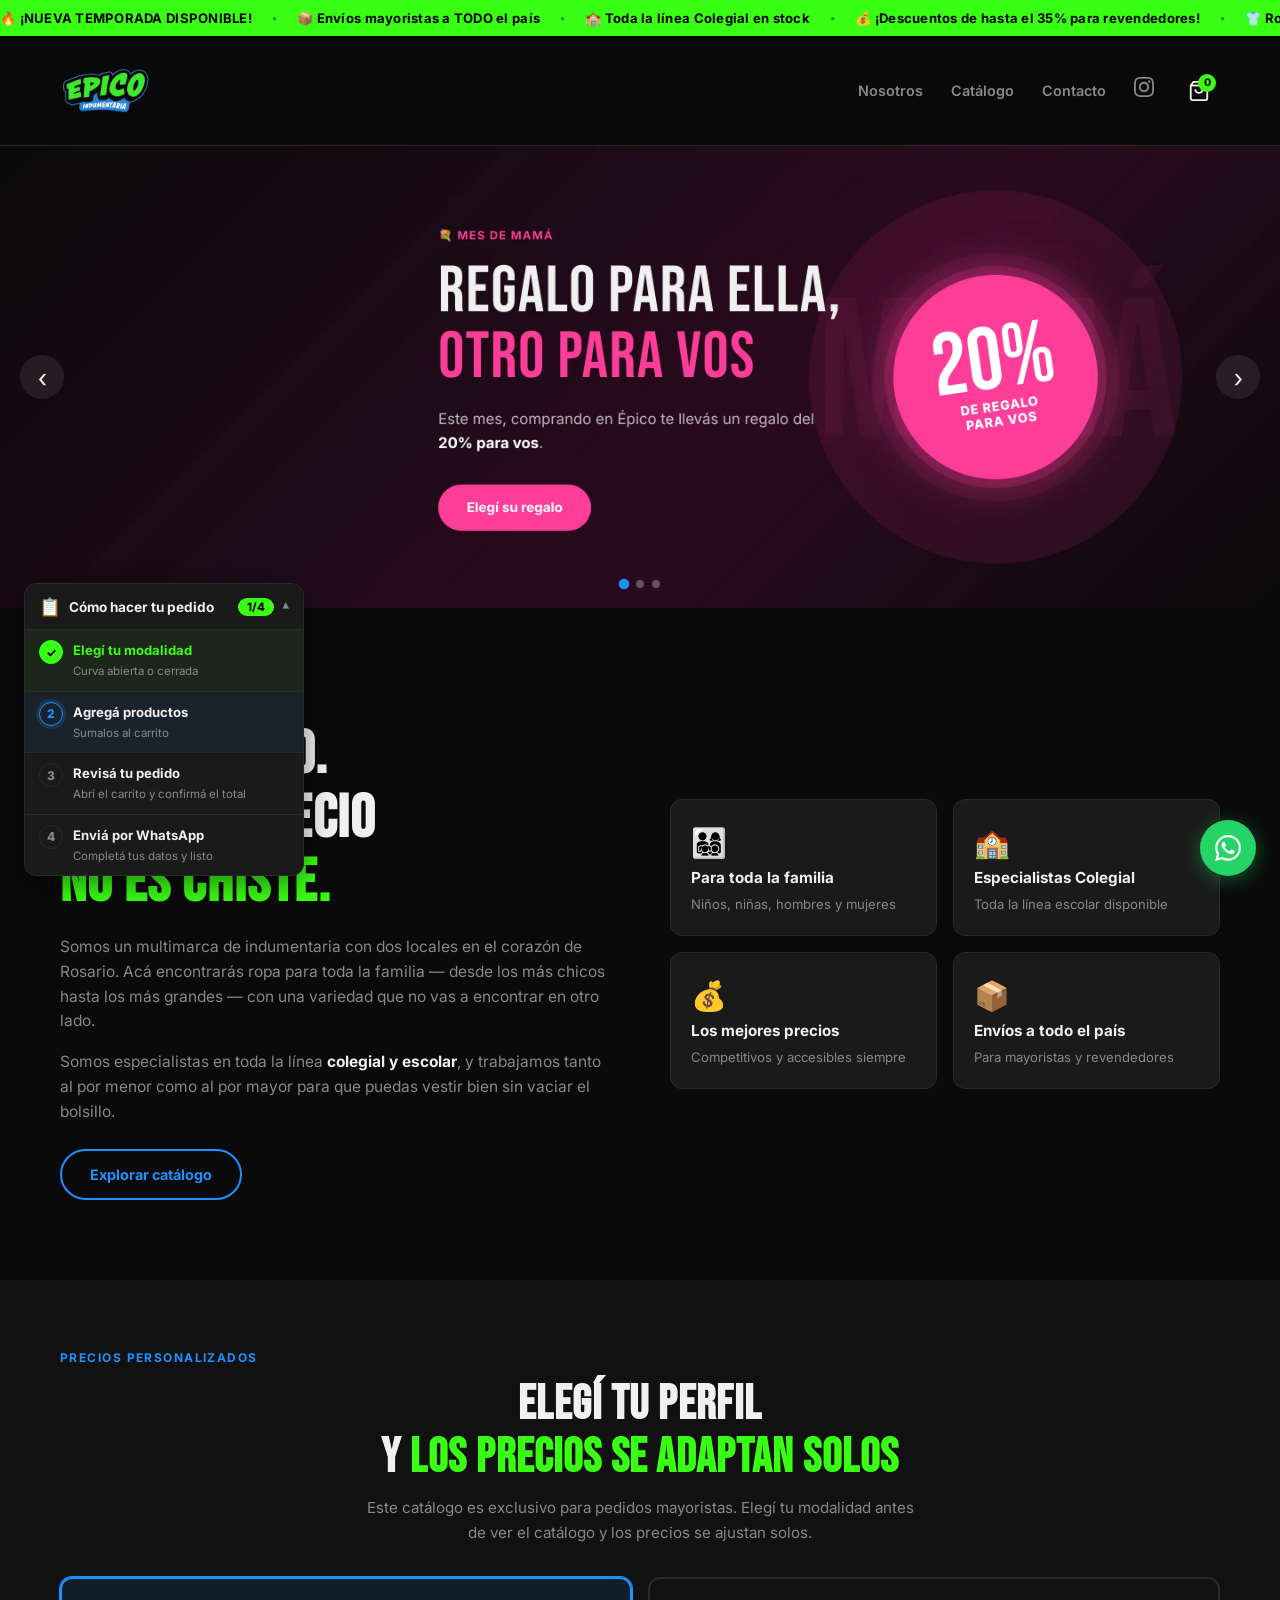
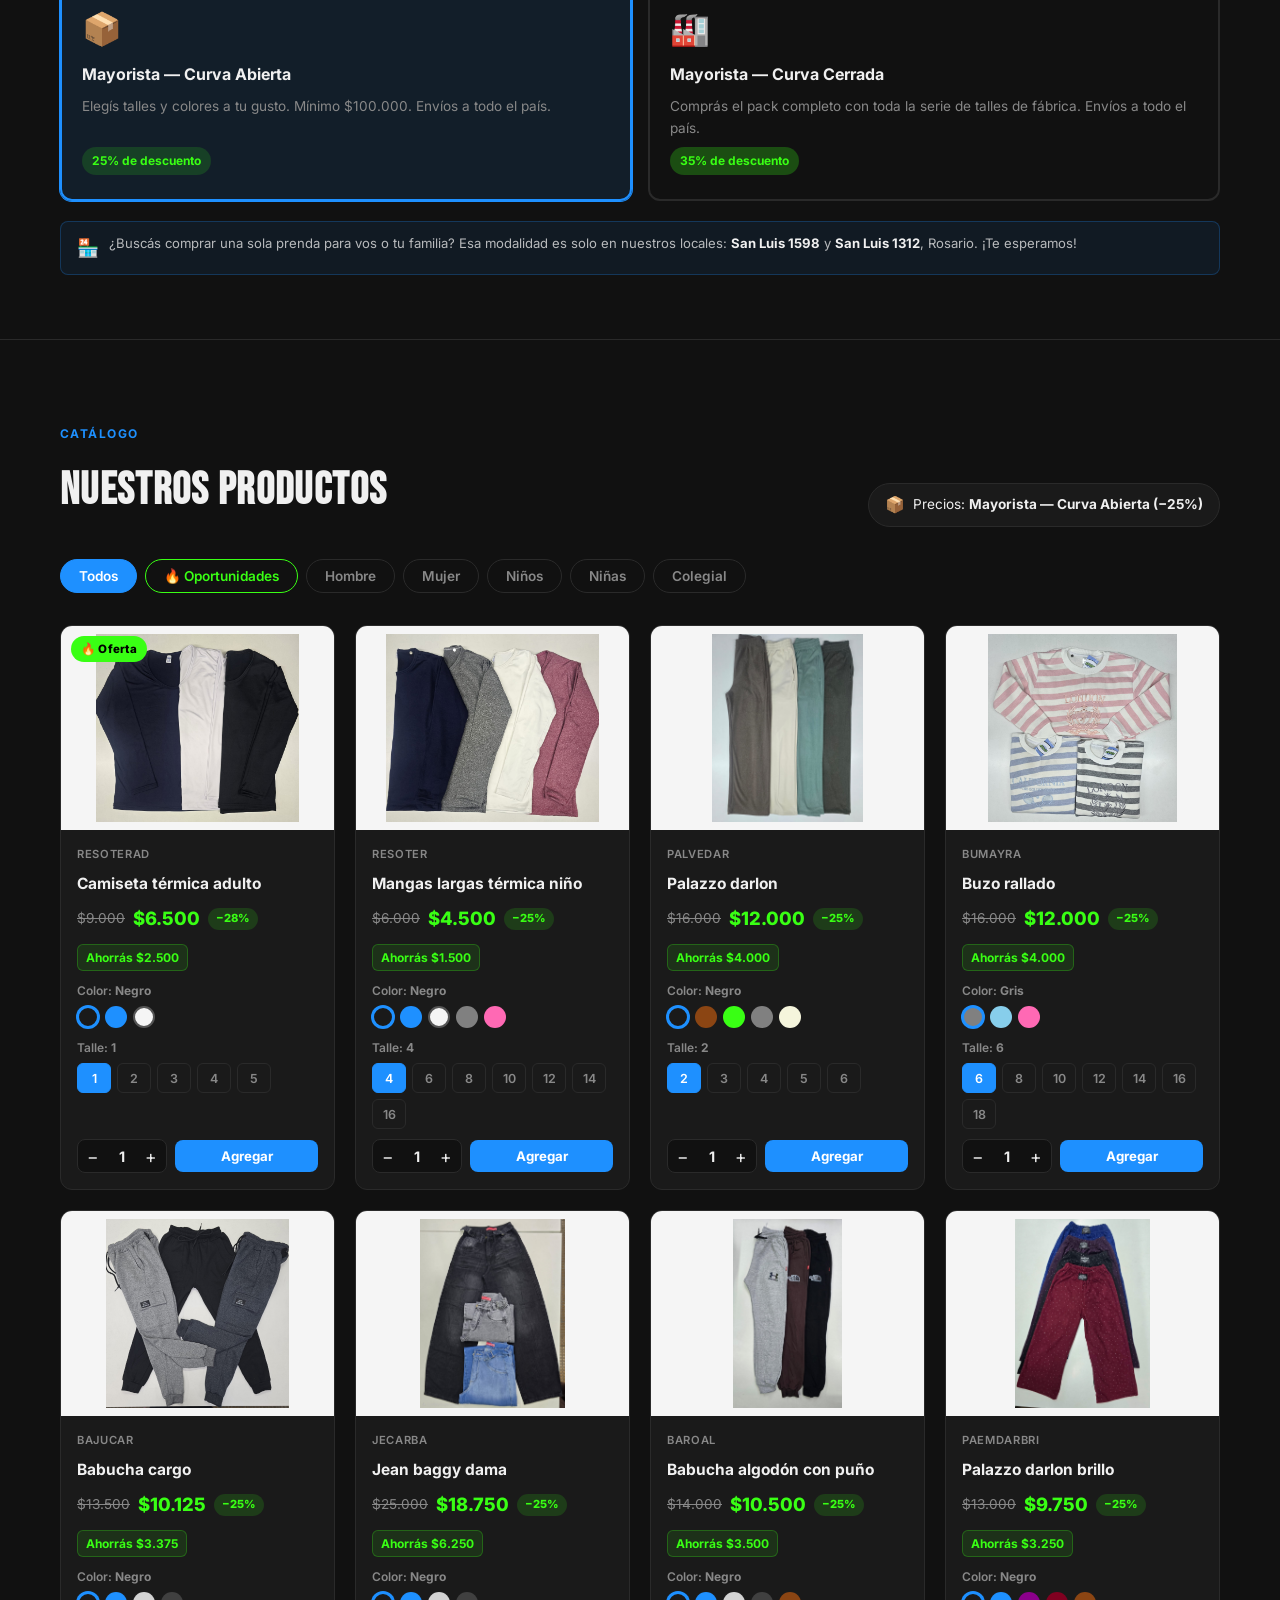
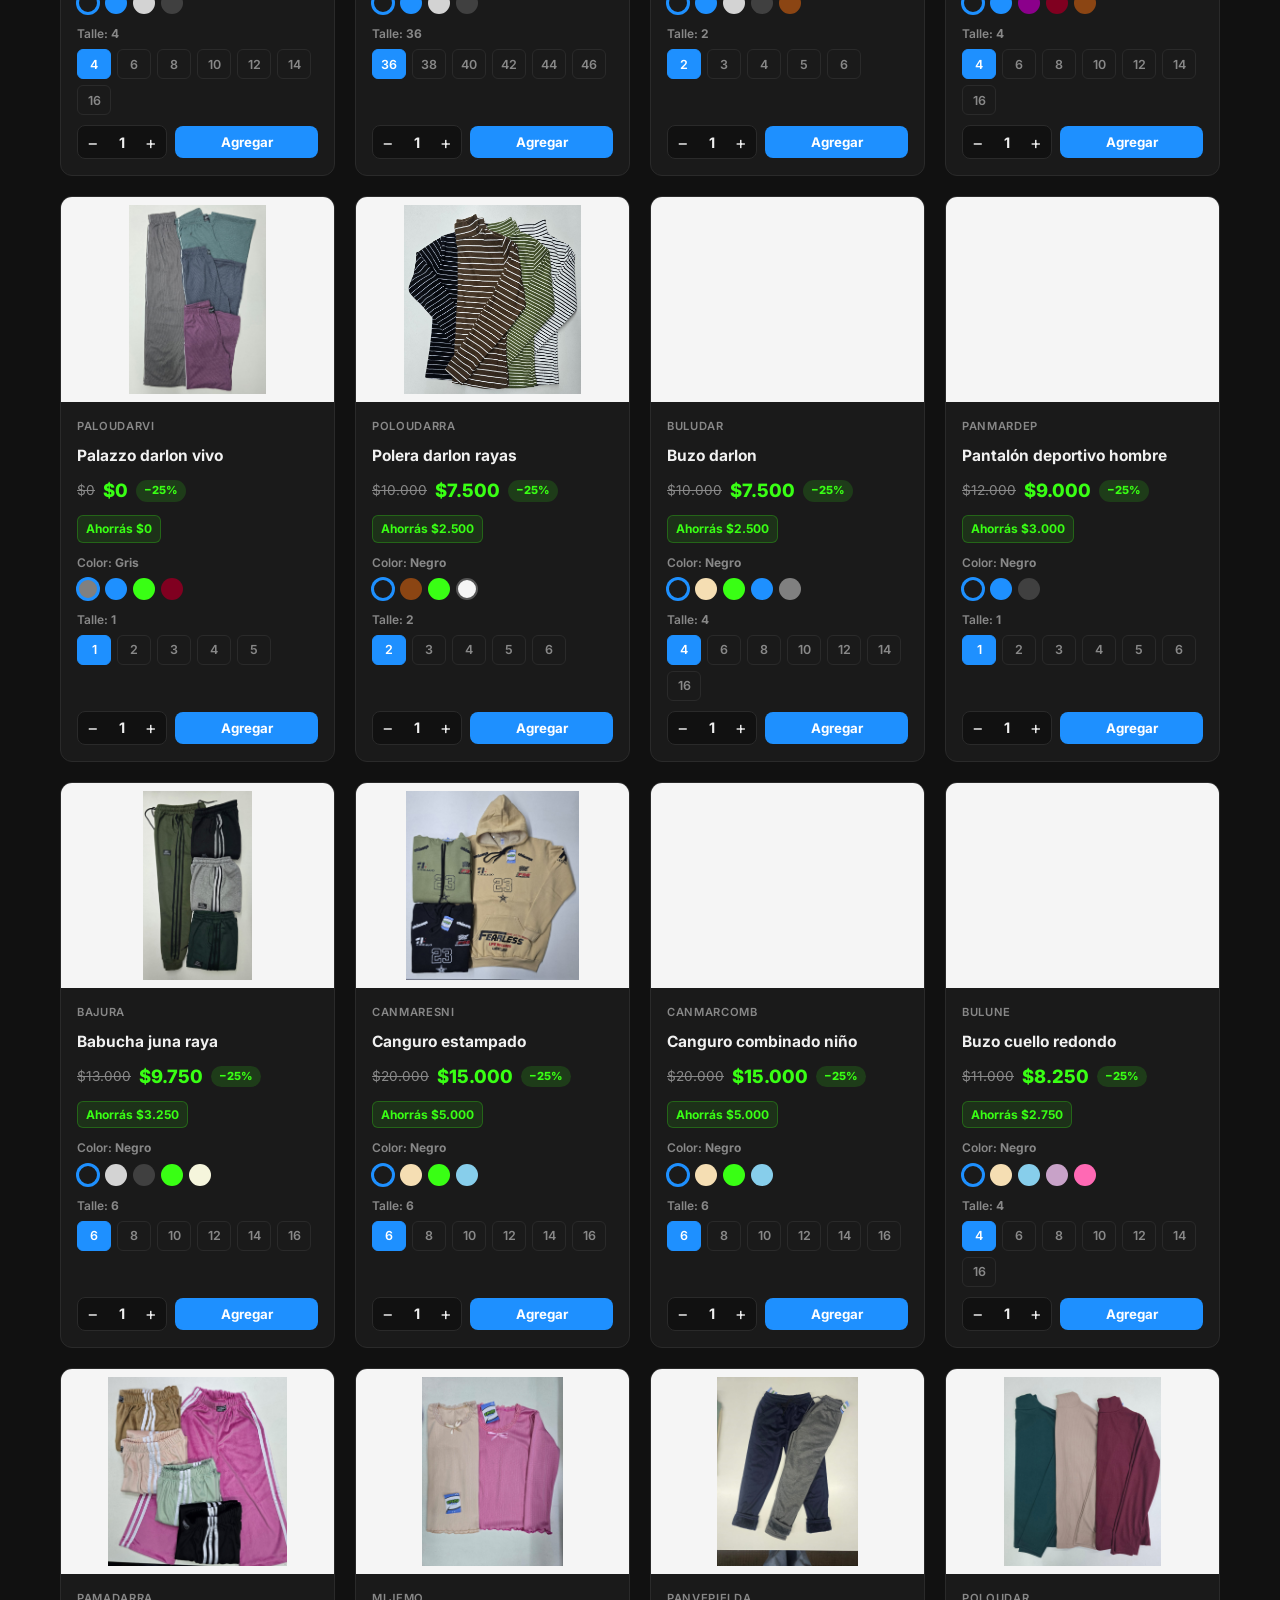
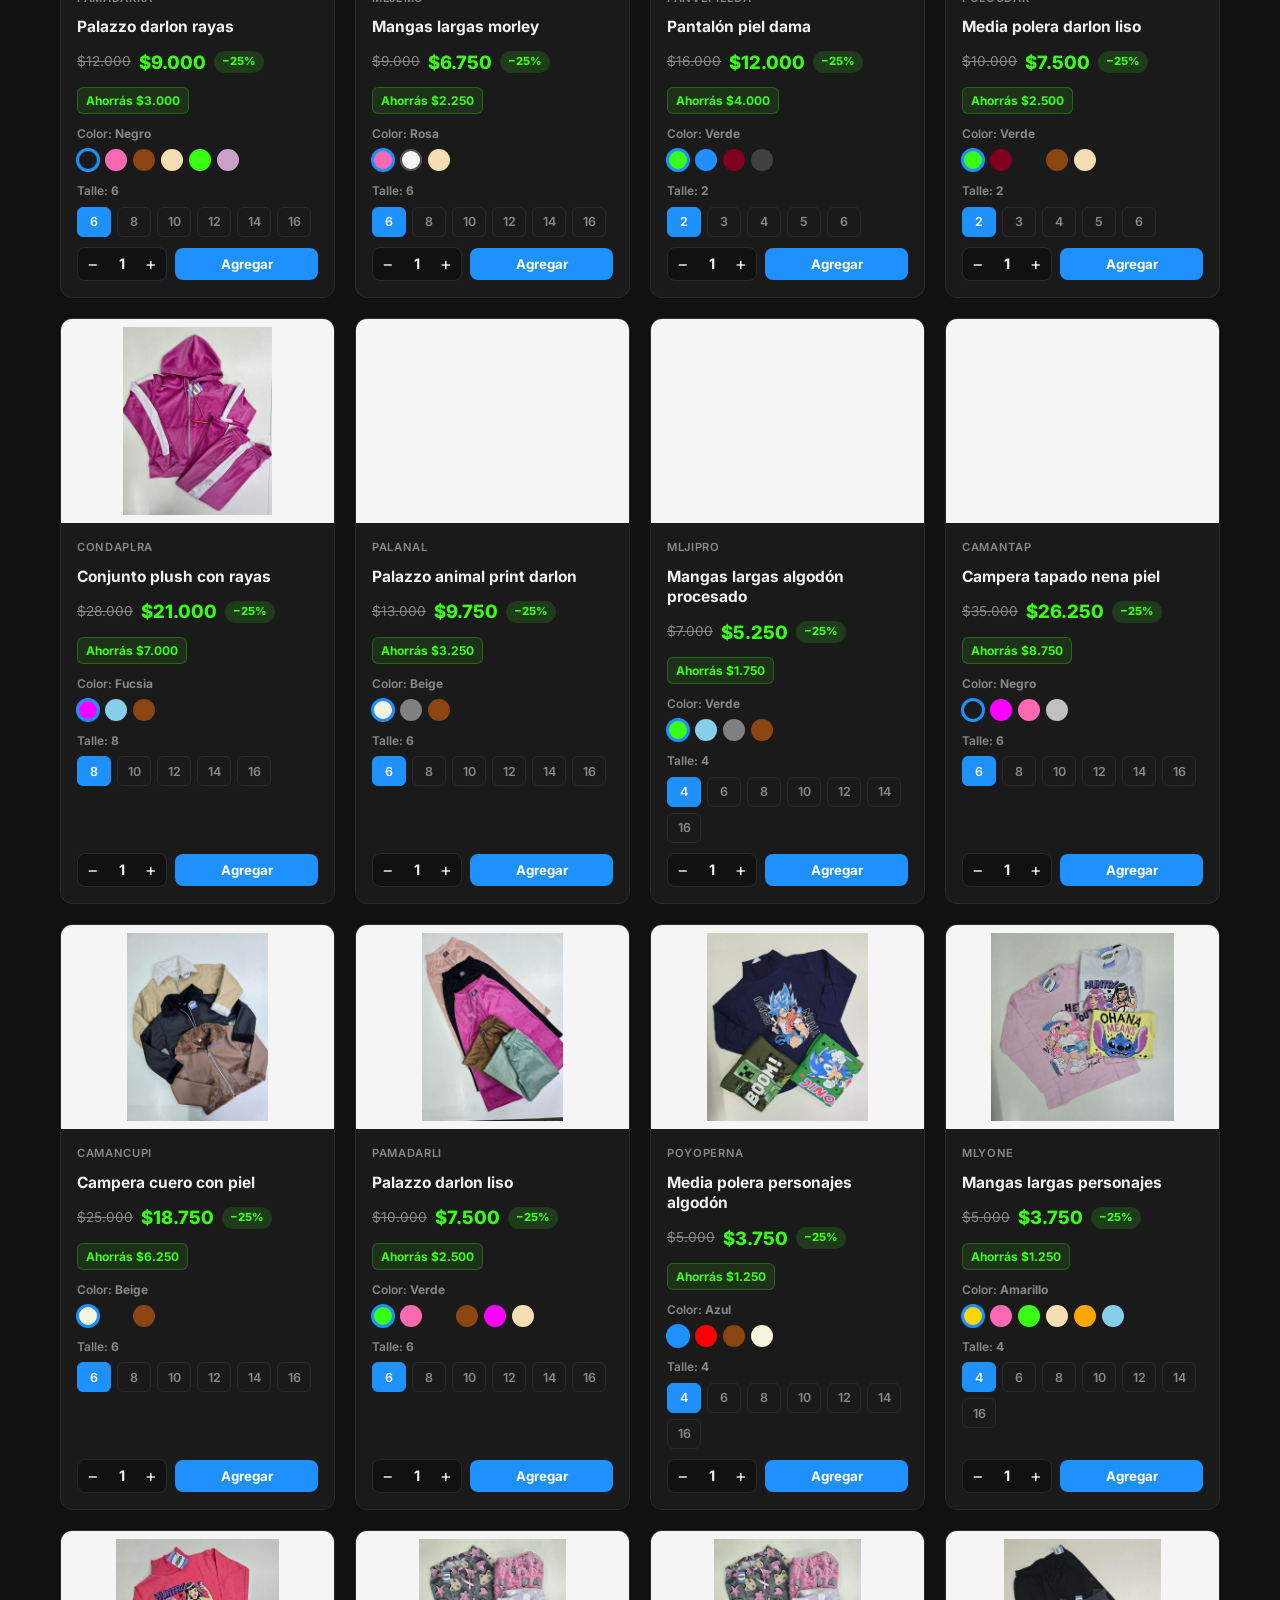
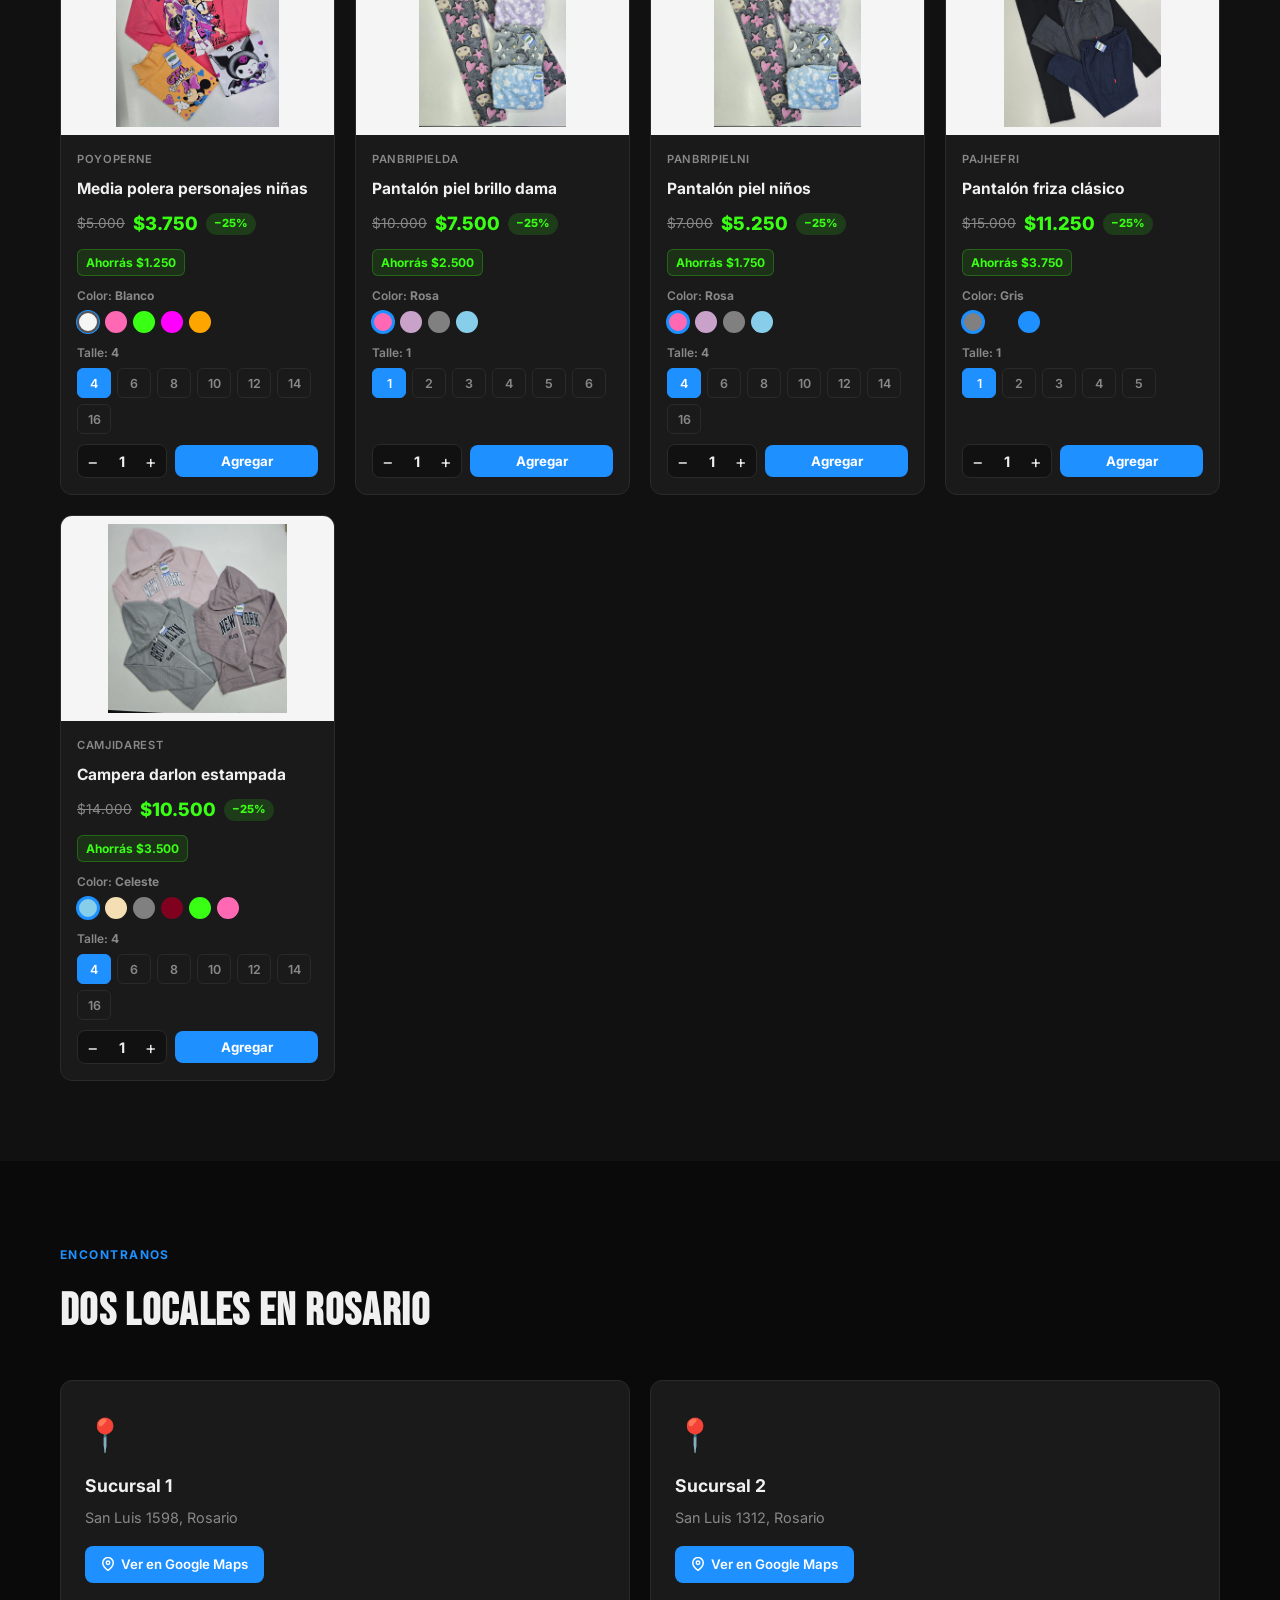
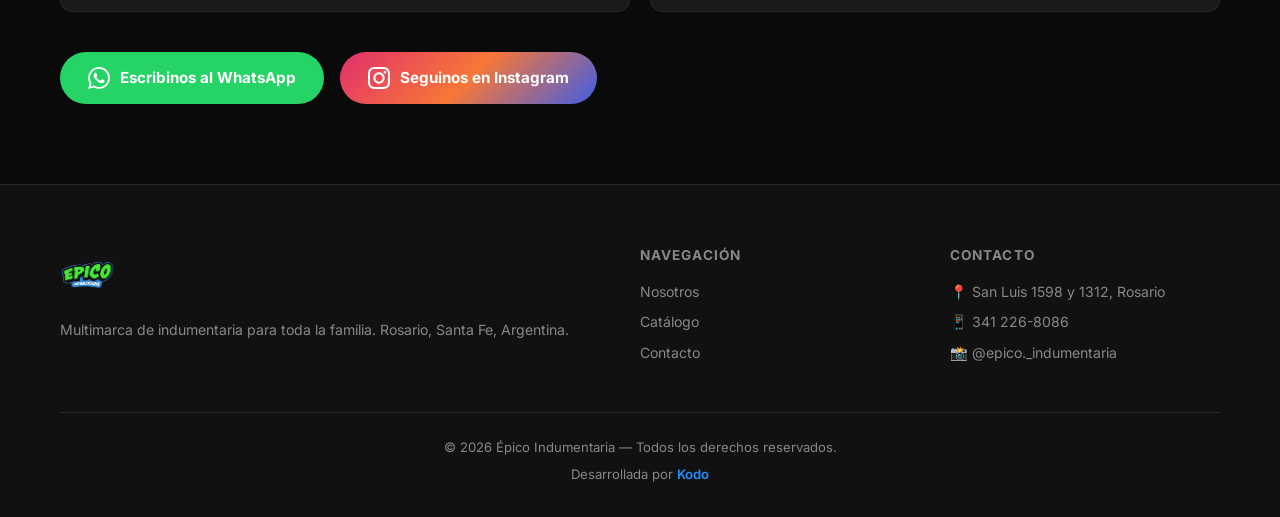
==== docs/index.html @ 08247a10 "Reemplazar banners del hero por carrusel de imágenes: Mes de mamá, Epipuntos y Cumple Co-Authored-By" ====
<!DOCTYPE html>
<html lang="es">
<head>
  <meta charset="UTF-8">
  <meta name="viewport" content="width=device-width, initial-scale=1.0">
  <meta name="description" content="Épico Indumentaria — Multimarca de ropa para toda la familia en Rosario. San Luis 1598 y San Luis 1312. Minorista y Mayorista con envíos a todo el país.">
  <title>Épico Indumentaria | Rosario</title>
  <link rel="stylesheet" href="css/styles.css">
  <link rel="preconnect" href="https://fonts.googleapis.com">
  <link rel="preconnect" href="https://fonts.gstatic.com" crossorigin>
  <link href="https://fonts.googleapis.com/css2?family=Bebas+Neue&family=Inter:wght@400;500;600;700;800&display=swap" rel="stylesheet">

  <!-- Google Analytics -->
  <script async src="https://www.googletagmanager.com/gtag/js?id=G-D0J2YWJC5S"></script>
  <script>
    window.dataLayer = window.dataLayer || [];
    function gtag(){dataLayer.push(arguments);}
    gtag('js', new Date());
    gtag('config', 'G-D0J2YWJC5S');
  </script>
</head>
<body>

  <!-- TICKER -->
  <div class="ticker-wrap">
    <div class="ticker-track">
      <div class="ticker-content">
        <span>🔥 ¡NUEVA TEMPORADA DISPONIBLE!</span><span class="sep">•</span>
        <span>📦 Envíos mayoristas a TODO el país</span><span class="sep">•</span>
        <span>🏫 Toda la línea Colegial en stock</span><span class="sep">•</span>
        <span>💰 ¡Descuentos de hasta el 35% para revendedores!</span><span class="sep">•</span>
        <span>👕 Ropa para toda la familia al mejor precio</span><span class="sep">•</span>
        <span>🛍️ Dos locales en San Luis — Rosario</span><span class="sep">•</span>
        <span>🔥 ¡NUEVA TEMPORADA DISPONIBLE!</span><span class="sep">•</span>
        <span>📦 Envíos mayoristas a TODO el país</span><span class="sep">•</span>
        <span>🏫 Toda la línea Colegial en stock</span><span class="sep">•</span>
        <span>💰 ¡Descuentos de hasta el 35% para revendedores!</span><span class="sep">•</span>
        <span>👕 Ropa para toda la familia al mejor precio</span><span class="sep">•</span>
        <span>🛍️ Dos locales en San Luis — Rosario</span><span class="sep">•</span>
      </div>
    </div>
  </div>

  <!-- HEADER -->
  <header class="site-header" id="top">
    <div class="header-inner container">
      <a href="#top" class="logo-wrap">
        <img src="assets/logo.png" alt="Épico Indumentaria" class="logo-img">
      </a>
      <nav class="main-nav" id="mainNav">
        <a href="#nosotros">Nosotros</a>
        <a href="#catalogo">Catálogo</a>
        <a href="#contacto">Contacto</a>
        <a href="https://www.instagram.com/epico._indumentaria" target="_blank" class="nav-ig" aria-label="Instagram">
          <svg width="20" height="20" viewBox="0 0 24 24" fill="currentColor"><path d="M12 2.163c3.204 0 3.584.012 4.85.07 3.252.148 4.771 1.691 4.919 4.919.058 1.265.069 1.645.069 4.849 0 3.205-.012 3.584-.069 4.849-.149 3.225-1.664 4.771-4.919 4.919-1.266.058-1.644.07-4.85.07-3.204 0-3.584-.012-4.849-.07-3.26-.149-4.771-1.699-4.919-4.92-.058-1.265-.07-1.644-.07-4.849 0-3.204.013-3.583.07-4.849.149-3.227 1.664-4.771 4.919-4.919 1.266-.057 1.645-.069 4.849-.069zm0-2.163c-3.259 0-3.667.014-4.947.072-4.358.2-6.78 2.618-6.98 6.98-.059 1.281-.073 1.689-.073 4.948 0 3.259.014 3.668.072 4.948.2 4.358 2.618 6.78 6.98 6.98 1.281.058 1.689.072 4.948.072 3.259 0 3.668-.014 4.948-.072 4.354-.2 6.782-2.618 6.979-6.98.059-1.28.073-1.689.073-4.948 0-3.259-.014-3.667-.072-4.947-.196-4.354-2.617-6.78-6.979-6.98-1.281-.059-1.69-.073-4.949-.073zm0 5.838c-3.403 0-6.162 2.759-6.162 6.162s2.759 6.163 6.162 6.163 6.162-2.759 6.162-6.163c0-3.403-2.759-6.162-6.162-6.162zm0 10.162c-2.209 0-4-1.79-4-4 0-2.209 1.791-4 4-4s4 1.791 4 4c0 2.21-1.791 4-4 4zm6.406-11.845c-.796 0-1.441.645-1.441 1.44s.645 1.44 1.441 1.44c.795 0 1.439-.645 1.439-1.44s-.644-1.44-1.439-1.44z"/></svg>
        </a>
      </nav>
      <button class="cart-toggle" id="cartToggle" aria-label="Ver carrito">
        <svg width="22" height="22" viewBox="0 0 24 24" fill="none" stroke="currentColor" stroke-width="2"><path d="M6 2L3 6v14a2 2 0 002 2h14a2 2 0 002-2V6l-3-4z"/><line x1="3" y1="6" x2="21" y2="6"/><path d="M16 10a4 4 0 01-8 0"/></svg>
        <span class="cart-badge" id="cartCount">0</span>
      </button>
      <button class="menu-toggle" id="menuToggle" aria-label="Menú">
        <span></span><span></span><span></span>
      </button>
    </div>
  </header>

  <!-- HERO CAROUSEL -->
  <section class="hero-section">
    <div class="hero-slides" id="heroSlides">

      <a class="hero-slide hero-slide-img active" href="#catalogo">
        <img src="assets/banners/1-mes-de-mama.webp" alt="Mes de mamá: regalo para ella, otro para vos. Comprando en Épico te llevás un regalo del 20% para vos." width="2880" height="1040">
      </a>

      <div class="hero-slide hero-slide-img">
        <img src="assets/banners/2-epipuntos.webp" alt="Epiclub: sumá Epipuntos en cada compra. Registrate gratis escaneando el QR y canjealos por beneficios." width="2880" height="1040" loading="lazy">
      </div>

      <a class="hero-slide hero-slide-img" href="#contacto">
        <img src="assets/banners/3-cumple.webp" alt="En tu cumple, el regalo te lo hace Épico: presentá tu DNI en caja y te hacemos un descuento en tu compra." width="2880" height="1040" loading="lazy">
      </a>

    </div>

    <button class="slide-arrow arrow-prev" id="slidePrev">&#8249;</button>
    <button class="slide-arrow arrow-next" id="slideNext">&#8250;</button>
    <div class="slide-dots" id="slideDots">
      <button class="dot active" data-index="0"></button>
      <button class="dot" data-index="1"></button>
      <button class="dot" data-index="2"></button>
    </div>
  </section>

  <!-- ABOUT -->
  <section class="about-section" id="nosotros">
    <div class="container">
      <div class="about-grid">
        <div class="about-text">
          <span class="section-tag">Sobre nosotros</span>
          <h2>Somos Épico.<br>Y lo del precio<br><span class="hl-green">no es chiste.</span></h2>
          <p>Somos un multimarca de indumentaria con dos locales en el corazón de Rosario. Acá encontrarás ropa para toda la familia — desde los más chicos hasta los más grandes — con una variedad que no vas a encontrar en otro lado.</p>
          <p>Somos especialistas en toda la línea <strong>colegial y escolar</strong>, y trabajamos tanto al por menor como al por mayor para que puedas vestir bien sin vaciar el bolsillo.</p>
          <a href="#catalogo" class="btn-outline">Explorar catálogo</a>
        </div>
        <div class="pillars-grid">
          <div class="pillar">
            <span class="pillar-icon">👨‍👩‍👧‍👦</span>
            <h4>Para toda la familia</h4>
            <p>Niños, niñas, hombres y mujeres</p>
          </div>
          <div class="pillar">
            <span class="pillar-icon">🏫</span>
            <h4>Especialistas Colegial</h4>
            <p>Toda la línea escolar disponible</p>
          </div>
          <div class="pillar">
            <span class="pillar-icon">💰</span>
            <h4>Los mejores precios</h4>
            <p>Competitivos y accesibles siempre</p>
          </div>
          <div class="pillar">
            <span class="pillar-icon">📦</span>
            <h4>Envíos a todo el país</h4>
            <p>Para mayoristas y revendedores</p>
          </div>
        </div>
      </div>
    </div>
  </section>

  <!-- CLIENT SELECTOR -->
  <section class="client-selector-section" id="selectorCliente">
    <div class="container">
      <span class="section-tag">Precios personalizados</span>
      <h2 class="selector-title">Elegí tu perfil<br>y <span class="hl-green">los precios se adaptan solos</span></h2>
      <p class="selector-subtitle">Este catálogo es exclusivo para pedidos mayoristas. Elegí tu modalidad antes de ver el catálogo y los precios se ajustan solos.</p>
      <div class="selector-cards">

        <label class="selector-card" for="tipo-curva-abierta">
          <input type="radio" name="clientType" id="tipo-curva-abierta" value="curva-abierta" checked>
          <div class="selector-card-inner">
            <span class="selector-icon">📦</span>
            <h3>Mayorista — Curva Abierta</h3>
            <p>Elegís talles y colores a tu gusto. Mínimo $100.000. Envíos a todo el país.</p>
            <span class="selector-badge discount-a">25% de descuento</span>
          </div>
        </label>

        <label class="selector-card" for="tipo-curva-cerrada">
          <input type="radio" name="clientType" id="tipo-curva-cerrada" value="curva-cerrada">
          <div class="selector-card-inner">
            <span class="selector-icon">🏭</span>
            <h3>Mayorista — Curva Cerrada</h3>
            <p>Comprás el pack completo con toda la serie de talles de fábrica. Envíos a todo el país.</p>
            <span class="selector-badge discount-b">35% de descuento</span>
          </div>
        </label>

      </div>
      <div class="retail-notice">
        <span>🏪</span>
        <p>¿Buscás comprar una sola prenda para vos o tu familia? Esa modalidad es solo en nuestros locales: <strong>San Luis 1598</strong> y <strong>San Luis 1312</strong>, Rosario. ¡Te esperamos!</p>
      </div>
    </div>
  </section>

  <!-- CATALOG -->
  <section class="catalog-section" id="catalogo">
    <div class="container">
      <div class="catalog-header">
        <div>
          <span class="section-tag">Catálogo</span>
          <h2>Nuestros productos</h2>
        </div>
        <div class="price-mode-pill" id="priceModePill">
          <span class="pill-icon">📦</span>
          <span id="pillText">Precios: <strong>Mayorista — Curva Abierta (−25%)</strong></span>
        </div>
      </div>
      <div class="catalog-filters" id="catalogFilters">
        <button class="filter-btn active" data-filter="all">Todos</button>
        <button class="filter-btn filter-btn-promo" data-filter="oportunidades">🔥 Oportunidades</button>
        <button class="filter-btn" data-filter="hombre">Hombre</button>
        <button class="filter-btn" data-filter="mujer">Mujer</button>
        <button class="filter-btn" data-filter="ninos">Niños</button>
        <button class="filter-btn" data-filter="ninas">Niñas</button>
        <button class="filter-btn" data-filter="colegial">Colegial</button>
      </div>
      <div class="products-grid" id="productsGrid"></div>
    </div>
  </section>

  <!-- CONTACT -->
  <section class="contact-section" id="contacto">
    <div class="container">
      <span class="section-tag">Encontranos</span>
      <h2>Dos locales en Rosario</h2>
      <div class="locations-grid">
        <div class="location-card">
          <div class="loc-icon">📍</div>
          <h3>Sucursal 1</h3>
          <p class="loc-address">San Luis 1598, Rosario</p>
          <a href="https://maps.google.com/?q=San+Luis+1598+Rosario+Santa+Fe+Argentina" target="_blank" class="btn-map">
            <svg width="14" height="14" viewBox="0 0 24 24" fill="none" stroke="currentColor" stroke-width="2.5"><path d="M21 10c0 7-9 13-9 13s-9-6-9-13a9 9 0 0118 0z"/><circle cx="12" cy="10" r="3"/></svg>
            Ver en Google Maps
          </a>
        </div>
        <div class="location-card">
          <div class="loc-icon">📍</div>
          <h3>Sucursal 2</h3>
          <p class="loc-address">San Luis 1312, Rosario</p>
          <a href="https://maps.google.com/?q=San+Luis+1312+Rosario+Santa+Fe+Argentina" target="_blank" class="btn-map">
            <svg width="14" height="14" viewBox="0 0 24 24" fill="none" stroke="currentColor" stroke-width="2.5"><path d="M21 10c0 7-9 13-9 13s-9-6-9-13a9 9 0 0118 0z"/><circle cx="12" cy="10" r="3"/></svg>
            Ver en Google Maps
          </a>
        </div>
      </div>
      <div class="contact-ctas">
        <a href="https://wa.me/5493412268086" target="_blank" class="btn-wapp-big">
          <svg width="22" height="22" viewBox="0 0 24 24" fill="currentColor"><path d="M17.472 14.382c-.297-.149-1.758-.867-2.03-.967-.273-.099-.471-.148-.67.15-.197.297-.767.966-.94 1.164-.173.199-.347.223-.644.075-.297-.15-1.255-.463-2.39-1.475-.883-.788-1.48-1.761-1.653-2.059-.173-.297-.018-.458.13-.606.134-.133.298-.347.446-.52.149-.174.198-.298.298-.497.099-.198.05-.371-.025-.52-.075-.149-.669-1.612-.916-2.207-.242-.579-.487-.5-.669-.51-.173-.008-.371-.01-.57-.01-.198 0-.52.074-.792.372-.272.297-1.04 1.016-1.04 2.479 0 1.462 1.065 2.875 1.213 3.074.149.198 2.096 3.2 5.077 4.487.709.306 1.262.489 1.694.625.712.227 1.36.195 1.871.118.571-.085 1.758-.719 2.006-1.413.248-.694.248-1.289.173-1.413-.074-.124-.272-.198-.57-.347m-5.421 7.403h-.004a9.87 9.87 0 01-5.031-1.378l-.361-.214-3.741.982.998-3.648-.235-.374a9.86 9.86 0 01-1.51-5.26c.001-5.45 4.436-9.884 9.888-9.884 2.64 0 5.122 1.03 6.988 2.898a9.825 9.825 0 012.893 6.994c-.003 5.45-4.437 9.884-9.885 9.884m8.413-18.297A11.815 11.815 0 0012.05 0C5.495 0 .16 5.335.157 11.892c0 2.096.547 4.142 1.588 5.945L.057 24l6.305-1.654a11.882 11.882 0 005.683 1.448h.005c6.554 0 11.89-5.335 11.893-11.893a11.821 11.821 0 00-3.48-8.413z"/></svg>
          Escribinos al WhatsApp
        </a>
        <a href="https://www.instagram.com/epico._indumentaria" target="_blank" class="btn-ig-big">
          <svg width="22" height="22" viewBox="0 0 24 24" fill="currentColor"><path d="M12 2.163c3.204 0 3.584.012 4.85.07 3.252.148 4.771 1.691 4.919 4.919.058 1.265.069 1.645.069 4.849 0 3.205-.012 3.584-.069 4.849-.149 3.225-1.664 4.771-4.919 4.919-1.266.058-1.644.07-4.85.07-3.204 0-3.584-.012-4.849-.07-3.26-.149-4.771-1.699-4.919-4.92-.058-1.265-.07-1.644-.07-4.849 0-3.204.013-3.583.07-4.849.149-3.227 1.664-4.771 4.919-4.919 1.266-.057 1.645-.069 4.849-.069zm0-2.163c-3.259 0-3.667.014-4.947.072-4.358.2-6.78 2.618-6.98 6.98-.059 1.281-.073 1.689-.073 4.948 0 3.259.014 3.668.072 4.948.2 4.358 2.618 6.78 6.98 6.98 1.281.058 1.689.072 4.948.072 3.259 0 3.668-.014 4.948-.072 4.354-.2 6.782-2.618 6.979-6.98.059-1.28.073-1.689.073-4.948 0-3.259-.014-3.667-.072-4.947-.196-4.354-2.617-6.78-6.979-6.98-1.281-.059-1.69-.073-4.949-.073zm0 5.838c-3.403 0-6.162 2.759-6.162 6.162s2.759 6.163 6.162 6.163 6.162-2.759 6.162-6.163c0-3.403-2.759-6.162-6.162-6.162zm0 10.162c-2.209 0-4-1.79-4-4 0-2.209 1.791-4 4-4s4 1.791 4 4c0 2.21-1.791 4-4 4zm6.406-11.845c-.796 0-1.441.645-1.441 1.44s.645 1.44 1.441 1.44c.795 0 1.439-.645 1.439-1.44s-.644-1.44-1.439-1.44z"/></svg>
          Seguinos en Instagram
        </a>
      </div>
    </div>
  </section>

  <!-- FOOTER -->
  <footer class="site-footer">
    <div class="container">
      <div class="footer-grid">
        <div class="footer-brand">
          <img src="assets/logo.png" alt="Épico Indumentaria" class="footer-logo">
          <p>Multimarca de indumentaria para toda la familia. Rosario, Santa Fe, Argentina.</p>
        </div>
        <div class="footer-nav">
          <h4>Navegación</h4>
          <a href="#nosotros">Nosotros</a>
          <a href="#catalogo">Catálogo</a>
          <a href="#contacto">Contacto</a>
        </div>
        <div class="footer-info">
          <h4>Contacto</h4>
          <p>📍 San Luis 1598 y 1312, Rosario</p>
          <p>📱 341 226-8086</p>
          <p>📸 @epico._indumentaria</p>
        </div>
      </div>
      <div class="footer-bottom">
        <p>© 2026 Épico Indumentaria — Todos los derechos reservados.</p>
        <p class="footer-dev">Desarrollada por <a href="https://efectokodo.com" target="_blank" rel="noopener">Kodo</a></p>
      </div>
    </div>
  </footer>

  <!-- CART SIDEBAR -->
  <div class="cart-overlay" id="cartOverlay"></div>
  <aside class="cart-sidebar" id="cartSidebar">
    <div class="cart-top">
      <h3>Tu pedido</h3>
      <button class="cart-close-btn" id="cartClose">✕</button>
    </div>
    <div class="cart-client-pill" id="cartClientPill">📦 Mayorista — Curva Abierta</div>
    <div class="cart-body" id="cartBody">
      <div class="cart-empty-state">
        <span>🛒</span>
        <p>Tu carrito está vacío</p>
      </div>
    </div>
    <div class="cart-foot" id="cartFoot" style="display:none">
      <div class="cart-total-row">
        <span>Total</span>
        <span class="cart-total" id="cartTotal">$0</span>
      </div>
      <div class="cart-min-warning" id="cartMinWarning" style="display:none">
        <span id="minWarningText"></span>
      </div>
      <button class="btn-finalize" id="btnFinalize">
        <svg width="18" height="18" viewBox="0 0 24 24" fill="currentColor"><path d="M17.472 14.382c-.297-.149-1.758-.867-2.03-.967-.273-.099-.471-.148-.67.15-.197.297-.767.966-.94 1.164-.173.199-.347.223-.644.075-.297-.15-1.255-.463-2.39-1.475-.883-.788-1.48-1.761-1.653-2.059-.173-.297-.018-.458.13-.606.134-.133.298-.347.446-.52.149-.174.198-.298.298-.497.099-.198.05-.371-.025-.52-.075-.149-.669-1.612-.916-2.207-.242-.579-.487-.5-.669-.51-.173-.008-.371-.01-.57-.01-.198 0-.52.074-.792.372-.272.297-1.04 1.016-1.04 2.479 0 1.462 1.065 2.875 1.213 3.074.149.198 2.096 3.2 5.077 4.487.709.306 1.262.489 1.694.625.712.227 1.36.195 1.871.118.571-.085 1.758-.719 2.006-1.413.248-.694.248-1.289.173-1.413-.074-.124-.272-.198-.57-.347m-5.421 7.403h-.004a9.87 9.87 0 01-5.031-1.378l-.361-.214-3.741.982.998-3.648-.235-.374a9.86 9.86 0 01-1.51-5.26c.001-5.45 4.436-9.884 9.888-9.884 2.64 0 5.122 1.03 6.988 2.898a9.825 9.825 0 012.893 6.994c-.003 5.45-4.437 9.884-9.885 9.884m8.413-18.297A11.815 11.815 0 0012.05 0C5.495 0 .16 5.335.157 11.892c0 2.096.547 4.142 1.588 5.945L.057 24l6.305-1.654a11.882 11.882 0 005.683 1.448h.005c6.554 0 11.89-5.335 11.893-11.893a11.821 11.821 0 00-3.48-8.413z"/></svg>
        Finalizar pedido por WhatsApp
      </button>
    </div>
  </aside>

  <!-- ORDER MODAL -->
  <div class="modal-overlay" id="modalOverlay">
    <div class="order-modal" id="orderModal">
      <button class="modal-close-btn" id="modalClose">✕</button>
      <h3>¡Ya casi está tu pedido! 🎉</h3>
      <p class="modal-sub">Completá estos datos y te mandamos el resumen por WhatsApp.</p>
      <div class="disclaimer-box">
        <span>⚠️</span>
        <p>Los pedidos están sujetos a disponibilidad de stock al momento de la preparación manual en el local. Te confirmaremos todo por WhatsApp a la brevedad.</p>
      </div>
      <form id="orderForm" novalidate>
        <div class="form-field">
          <label for="fName">Tu nombre *</label>
          <input type="text" id="fName" placeholder="Ej: María González" autocomplete="name">
        </div>
        <div class="form-field">
          <label for="fPhone">Tu teléfono *</label>
          <input type="tel" id="fPhone" placeholder="Ej: 341 1234567" autocomplete="tel">
        </div>
        <div class="form-field">
          <label for="fCity">Tu localidad *</label>
          <input type="text" id="fCity" placeholder="Ej: Rosario, Buenos Aires..." autocomplete="address-level2">
        </div>
        <div class="form-field" id="fieldAddress">
          <label for="fAddress">Dirección de envío *</label>
          <input type="text" id="fAddress" placeholder="Calle, número, piso/depto" autocomplete="street-address">
        </div>
        <div class="form-field">
          <label>Método de entrega *</label>
          <div class="delivery-options">
            <label class="delivery-opt">
              <input type="radio" name="delivery" value="envio" checked>
              <span>📦 Envío a domicilio</span>
            </label>
            <label class="delivery-opt">
              <input type="radio" name="delivery" value="retiro">
              <span>🏪 Retiro en sucursal</span>
            </label>
          </div>
        </div>
        <button type="submit" class="btn-finalize btn-modal-submit">
          <svg width="18" height="18" viewBox="0 0 24 24" fill="currentColor"><path d="M17.472 14.382c-.297-.149-1.758-.867-2.03-.967-.273-.099-.471-.148-.67.15-.197.297-.767.966-.94 1.164-.173.199-.347.223-.644.075-.297-.15-1.255-.463-2.39-1.475-.883-.788-1.48-1.761-1.653-2.059-.173-.297-.018-.458.13-.606.134-.133.298-.347.446-.52.149-.174.198-.298.298-.497.099-.198.05-.371-.025-.52-.075-.149-.669-1.612-.916-2.207-.242-.579-.487-.5-.669-.51-.173-.008-.371-.01-.57-.01-.198 0-.52.074-.792.372-.272.297-1.04 1.016-1.04 2.479 0 1.462 1.065 2.875 1.213 3.074.149.198 2.096 3.2 5.077 4.487.709.306 1.262.489 1.694.625.712.227 1.36.195 1.871.118.571-.085 1.758-.719 2.006-1.413.248-.694.248-1.289.173-1.413-.074-.124-.272-.198-.57-.347m-5.421 7.403h-.004a9.87 9.87 0 01-5.031-1.378l-.361-.214-3.741.982.998-3.648-.235-.374a9.86 9.86 0 01-1.51-5.26c.001-5.45 4.436-9.884 9.888-9.884 2.64 0 5.122 1.03 6.988 2.898a9.825 9.825 0 012.893 6.994c-.003 5.45-4.437 9.884-9.885 9.884m8.413-18.297A11.815 11.815 0 0012.05 0C5.495 0 .16 5.335.157 11.892c0 2.096.547 4.142 1.588 5.945L.057 24l6.305-1.654a11.882 11.882 0 005.683 1.448h.005c6.554 0 11.89-5.335 11.893-11.893a11.821 11.821 0 00-3.48-8.413z"/></svg>
          Enviar pedido a WhatsApp
        </button>
      </form>
    </div>
  </div>

  <!-- STEPS TRACKER -->
  <aside class="steps-tracker open" id="stepsTracker">
    <button class="steps-toggle" id="stepsToggle" type="button" aria-expanded="true">
      <span class="steps-toggle-icon">📋</span>
      <span class="steps-toggle-text">Cómo hacer tu pedido</span>
      <span class="steps-progress" id="stepsProgress">0/4</span>
      <span class="steps-chevron">▾</span>
    </button>
    <ol class="steps-list" id="stepsList">
      <li class="step-item" data-step="1">
        <span class="step-circle">1</span>
        <div class="step-info">
          <strong>Elegí tu modalidad</strong>
          <p>Curva abierta o cerrada</p>
        </div>
      </li>
      <li class="step-item" data-step="2">
        <span class="step-circle">2</span>
        <div class="step-info">
          <strong>Agregá productos</strong>
          <p>Sumalos al carrito</p>
        </div>
      </li>
      <li class="step-item" data-step="3">
        <span class="step-circle">3</span>
        <div class="step-info">
          <strong>Revisá tu pedido</strong>
          <p>Abrí el carrito y confirmá el total</p>
        </div>
      </li>
      <li class="step-item" data-step="4">
        <span class="step-circle">4</span>
        <div class="step-info">
          <strong>Enviá por WhatsApp</strong>
          <p>Completá tus datos y listo</p>
        </div>
      </li>
    </ol>
  </aside>

  <!-- WHATSAPP FLOAT -->
  <a href="https://wa.me/5493412268086" target="_blank" class="wapp-float" title="Escribinos al WhatsApp">
    <svg width="26" height="26" viewBox="0 0 24 24" fill="currentColor"><path d="M17.472 14.382c-.297-.149-1.758-.867-2.03-.967-.273-.099-.471-.148-.67.15-.197.297-.767.966-.94 1.164-.173.199-.347.223-.644.075-.297-.15-1.255-.463-2.39-1.475-.883-.788-1.48-1.761-1.653-2.059-.173-.297-.018-.458.13-.606.134-.133.298-.347.446-.52.149-.174.198-.298.298-.497.099-.198.05-.371-.025-.52-.075-.149-.669-1.612-.916-2.207-.242-.579-.487-.5-.669-.51-.173-.008-.371-.01-.57-.01-.198 0-.52.074-.792.372-.272.297-1.04 1.016-1.04 2.479 0 1.462 1.065 2.875 1.213 3.074.149.198 2.096 3.2 5.077 4.487.709.306 1.262.489 1.694.625.712.227 1.36.195 1.871.118.571-.085 1.758-.719 2.006-1.413.248-.694.248-1.289.173-1.413-.074-.124-.272-.198-.57-.347m-5.421 7.403h-.004a9.87 9.87 0 01-5.031-1.378l-.361-.214-3.741.982.998-3.648-.235-.374a9.86 9.86 0 01-1.51-5.26c.001-5.45 4.436-9.884 9.888-9.884 2.64 0 5.122 1.03 6.988 2.898a9.825 9.825 0 012.893 6.994c-.003 5.45-4.437 9.884-9.885 9.884m8.413-18.297A11.815 11.815 0 0012.05 0C5.495 0 .16 5.335.157 11.892c0 2.096.547 4.142 1.588 5.945L.057 24l6.305-1.654a11.882 11.882 0 005.683 1.448h.005c6.554 0 11.89-5.335 11.893-11.893a11.821 11.821 0 00-3.48-8.413z"/></svg>
  </a>

  <script src="js/data.js"></script>
  <script src="js/app.js"></script>
  <script src="js/catalog-loader.js"></script>
</body>
</html>
---- docs/css/styles.css ----
/* ============================================================
   EPICO INDUMENTARIA - styles.css
   Paleta: verde lima #39FF14, azul electrico #1E90FF, negro #0a0a0a
   ============================================================ */

*, *::before, *::after { box-sizing: border-box; margin: 0; padding: 0; }

:root {
  --green:   #39FF14;
  --blue:    #1E90FF;
  --purple:  #a855f7;
  --black:   #0a0a0a;
  --surface: #111111;
  --card:    #1a1a1a;
  --border:  #2a2a2a;
  --text:    #f0f0f0;
  --muted:   #888888;
  --wapp:    #25D366;
  --radius:  12px;
  --header-h: 110px;
}

html { scroll-behavior: smooth; }

body {
  font-family: 'Inter', sans-serif;
  background: var(--black);
  color: var(--text);
  line-height: 1.6;
  overflow-x: hidden;
  touch-action: manipulation; /* evita el zoom por doble-tap sin bloquear el pinch-zoom */
  -webkit-tap-highlight-color: transparent;
}

.container { max-width: 1200px; margin: 0 auto; padding: 0 20px; }

a { color: inherit; text-decoration: none; touch-action: manipulation; }
img { display: block; max-width: 100%; }
button { cursor: pointer; border: none; background: none; font-family: inherit; touch-action: manipulation; }

/* ---- TYPOGRAPHY HELPERS ---- */
.section-tag {
  display: inline-block;
  font-size: .75rem;
  font-weight: 700;
  letter-spacing: .12em;
  text-transform: uppercase;
  color: var(--blue);
  margin-bottom: 12px;
}
.hl-blue   { color: var(--blue); }
.hl-green  { color: var(--green); }
.hl-purple { color: var(--purple); }

/* ============================================================
   TICKER
   ============================================================ */
.ticker-wrap {
  background: var(--green);
  color: #000;
  overflow: hidden;
  height: 36px;
  display: flex;
  align-items: center;
}
.ticker-track { display: flex; width: 100%; overflow: hidden; }
.ticker-content {
  display: flex;
  align-items: center;
  gap: 20px;
  white-space: nowrap;
  font-size: .82rem;
  font-weight: 700;
  letter-spacing: .02em;
  animation: ticker-scroll 40s linear infinite;
  will-change: transform;
}
.ticker-content .sep { opacity: .4; font-size: .7rem; }
@keyframes ticker-scroll {
  from { transform: translateX(0); }
  to   { transform: translateX(-50%); }
}

/* ============================================================
   HEADER
   ============================================================ */
.site-header {
  position: sticky;
  top: 0;
  z-index: 100;
  background: rgba(10,10,10,.92);
  backdrop-filter: blur(12px);
  border-bottom: 1px solid var(--border);
  height: var(--header-h);
  transition: height .35s cubic-bezier(.4,0,.2,1), box-shadow .35s;
}
.site-header.scrolled {
  height: 60px;
  box-shadow: 0 4px 24px rgba(0,0,0,.5);
}
.header-inner {
  display: flex;
  align-items: center;
  height: 100%;
  gap: 24px;
}
.logo-wrap { flex-shrink: 0; }
.logo-img {
  height: 100px;
  width: auto;
  mix-blend-mode: screen;
  transition: height .35s cubic-bezier(.4,0,.2,1);
}
.site-header.scrolled .logo-img {
  height: 48px;
}

.main-nav {
  display: flex;
  align-items: center;
  gap: 28px;
  margin-left: auto;
}
.main-nav a {
  font-size: .9rem;
  font-weight: 600;
  color: var(--muted);
  transition: color .2s;
}
.main-nav a:hover { color: var(--text); }
.nav-ig { color: var(--muted) !important; transition: color .2s; }
.nav-ig:hover { color: #e1306c !important; }

.cart-toggle {
  position: relative;
  width: 42px; height: 42px;
  display: flex; align-items: center; justify-content: center;
  border-radius: 10px;
  color: var(--text);
  transition: background .2s;
}
.cart-toggle:hover { background: var(--card); }
.cart-badge {
  position: absolute;
  top: 4px; right: 4px;
  background: var(--green);
  color: #000;
  font-size: .65rem;
  font-weight: 800;
  min-width: 18px; height: 18px;
  border-radius: 9px;
  display: flex; align-items: center; justify-content: center;
  padding: 0 4px;
  transition: transform .2s;
}
.cart-badge.bump { transform: scale(1.4); }

.menu-toggle {
  display: none;
  flex-direction: column;
  gap: 5px;
  padding: 6px;
  border-radius: 8px;
  transition: background .2s;
}
.menu-toggle:hover { background: var(--card); }
.menu-toggle span {
  display: block;
  width: 22px; height: 2px;
  background: var(--text);
  border-radius: 2px;
  transition: transform .2s, opacity .2s;
}

/* ============================================================
   CLIENT SELECTOR
   ============================================================ */
.client-selector-section {
  background: var(--surface);
  padding: 64px 0;
  border-bottom: 1px solid var(--border);
}
.selector-title {
  font-family: 'Bebas Neue', sans-serif;
  font-size: clamp(2rem, 4vw, 3rem);
  letter-spacing: .02em;
  line-height: 1.1;
  text-align: center;
  margin-bottom: 12px;
}
.selector-subtitle {
  text-align: center;
  color: var(--muted);
  font-size: .95rem;
  max-width: 560px;
  margin: 0 auto 32px;
}
.selector-cards {
  display: grid;
  grid-template-columns: repeat(2, 1fr);
  gap: 16px;
}
.selector-card { cursor: pointer; }
.selector-card input[type="radio"] { display: none; }
.selector-card-inner {
  border: 2px solid var(--border);
  border-radius: var(--radius);
  padding: 24px 20px;
  transition: border-color .2s, background .2s, transform .15s;
  height: 100%;
  display: flex;
  flex-direction: column;
  gap: 8px;
}
.selector-card-inner:hover {
  border-color: var(--blue);
  background: rgba(30,144,255,.06);
  transform: translateY(-2px);
}
.selector-card input:checked + .selector-card-inner {
  border-color: var(--blue);
  background: rgba(30,144,255,.1);
  box-shadow: 0 0 0 1px var(--blue);
}
.selector-icon { font-size: 2rem; }
.selector-card-inner h3 { font-size: 1rem; font-weight: 700; }
.selector-card-inner p  { font-size: .85rem; color: var(--muted); flex: 1; }

.selector-badge {
  display: inline-block;
  font-size: .75rem;
  font-weight: 700;
  padding: 4px 10px;
  border-radius: 20px;
  background: var(--border);
  color: var(--muted);
  width: fit-content;
}
.selector-badge.discount-a {
  background: rgba(57,255,20,.15);
  color: var(--green);
}
.selector-badge.discount-b {
  background: rgba(57,255,20,.25);
  color: var(--green);
}

.retail-notice {
  display: flex;
  gap: 10px;
  align-items: flex-start;
  margin: 20px 0 0;
  padding: 12px 16px;
  background: rgba(30,144,255,.08);
  border: 1px solid rgba(30,144,255,.25);
  border-radius: 8px;
}
.retail-notice span { font-size: 1.1rem; flex-shrink: 0; }
.retail-notice p { font-size: .82rem; color: rgba(240,240,240,.75); line-height: 1.5; }
.retail-notice p strong { color: var(--text); }

/* ============================================================
   HERO CAROUSEL
   ============================================================ */
.hero-section {
  position: relative;
  overflow: hidden;
  /* Los banners son imágenes 2880x1040: se muestran completos respetando su proporción */
  aspect-ratio: 2880 / 1040;
}
.hero-slides { position: relative; height: 100%; }
.hero-slide {
  position: absolute;
  inset: 0;
  background: var(--slide-bg);
  display: flex;
  align-items: center;
  opacity: 0;
  transition: opacity .6s ease;
  pointer-events: none;
}
.hero-slide.active { opacity: 1; pointer-events: auto; }

.hero-slide-img { background: #0a0a0a; display: block; }
.hero-slide-img img { width: 100%; height: 100%; object-fit: cover; display: block; }

.slide-content {
  position: relative;
  z-index: 2;
  max-width: 560px;
}
.slide-tag {
  display: inline-block;
  font-size: .8rem;
  font-weight: 700;
  letter-spacing: .1em;
  text-transform: uppercase;
  color: var(--blue);
  margin-bottom: 16px;
}
.slide-content h1 {
  font-family: 'Bebas Neue', sans-serif;
  font-size: clamp(3rem, 7vw, 5.5rem);
  line-height: 1;
  letter-spacing: .02em;
  margin-bottom: 20px;
}
.slide-content p {
  font-size: 1.05rem;
  color: rgba(240,240,240,.75);
  margin-bottom: 32px;
  max-width: 440px;
}
.btn-hero {
  display: inline-flex;
  align-items: center;
  gap: 8px;
  padding: 14px 32px;
  background: var(--blue);
  color: #fff;
  font-weight: 700;
  font-size: .95rem;
  border-radius: 50px;
  transition: opacity .2s, transform .15s;
}
.btn-hero:hover { opacity: .88; transform: translateY(-1px); }
.btn-hero-green  { background: var(--green); color: #000; }
.btn-hero-purple { background: var(--purple); }

.slide-deco {
  position: absolute;
  right: -40px; top: 0; bottom: 0;
  width: 50%;
  display: flex;
  align-items: center;
  justify-content: center;
  overflow: hidden;
}
.deco-ring {
  position: absolute;
  border-radius: 50%;
  background: rgba(30,144,255,.1);
}
.deco-ring.r1 { width: 420px; height: 420px; }
.deco-ring.r2 { width: 280px; height: 280px; background: rgba(30,144,255,.06); }
.deco-word {
  font-family: 'Bebas Neue', sans-serif;
  font-size: 14rem;
  letter-spacing: -.02em;
  color: rgba(30,144,255,.05);
  user-select: none;
  position: absolute;
}

.slide-arrow {
  position: absolute;
  top: 50%; transform: translateY(-50%);
  z-index: 10;
  width: 44px; height: 44px;
  background: rgba(255,255,255,.08);
  border-radius: 50%;
  color: var(--text);
  font-size: 1.6rem;
  display: flex; align-items: center; justify-content: center;
  transition: background .2s;
}
.slide-arrow:hover { background: rgba(255,255,255,.18); }
.arrow-prev { left: 20px; }
.arrow-next { right: 20px; }

.slide-dots {
  position: absolute;
  bottom: 20px; left: 50%;
  transform: translateX(-50%);
  display: flex; gap: 8px;
  z-index: 10;
}
.dot {
  width: 8px; height: 8px;
  border-radius: 50%;
  background: rgba(255,255,255,.3);
  transition: background .2s, transform .2s;
}
.dot.active {
  background: var(--blue);
  transform: scale(1.3);
}

/* ============================================================
   ABOUT
   ============================================================ */
.about-section { padding: 80px 0; }
.about-grid {
  display: grid;
  grid-template-columns: 1fr 1fr;
  gap: 60px;
  align-items: center;
}
.about-text h2 {
  font-family: 'Bebas Neue', sans-serif;
  font-size: clamp(2.5rem, 5vw, 3.8rem);
  line-height: 1.05;
  letter-spacing: .02em;
  margin-bottom: 20px;
}
.about-text p { color: var(--muted); margin-bottom: 16px; font-size: .97rem; }
.about-text strong { color: var(--text); }

.btn-outline {
  display: inline-block;
  margin-top: 8px;
  padding: 12px 28px;
  border: 2px solid var(--blue);
  color: var(--blue);
  font-weight: 700;
  border-radius: 50px;
  font-size: .9rem;
  transition: background .2s, color .2s;
}
.btn-outline:hover { background: var(--blue); color: #fff; }

.pillars-grid {
  display: grid;
  grid-template-columns: 1fr 1fr;
  gap: 16px;
}
.pillar {
  background: var(--card);
  border: 1px solid var(--border);
  border-radius: var(--radius);
  padding: 20px;
  transition: border-color .2s;
}
.pillar:hover { border-color: var(--blue); }
.pillar-icon { font-size: 1.8rem; margin-bottom: 10px; }
.pillar h4 { font-size: .95rem; font-weight: 700; margin-bottom: 4px; }
.pillar p  { font-size: .82rem; color: var(--muted); }

/* ============================================================
   CATALOG
   ============================================================ */
.catalog-section { padding: 80px 0; background: var(--surface); }

.catalog-header {
  display: flex;
  justify-content: space-between;
  align-items: flex-end;
  margin-bottom: 32px;
  flex-wrap: wrap;
  gap: 16px;
}
.catalog-header h2 {
  font-family: 'Bebas Neue', sans-serif;
  font-size: 2.8rem;
  letter-spacing: .03em;
}
.price-mode-pill {
  display: flex;
  align-items: center;
  gap: 8px;
  padding: 8px 16px;
  background: var(--card);
  border: 1px solid var(--border);
  border-radius: 50px;
  font-size: .85rem;
}
.pill-icon { font-size: 1rem; }

.catalog-filters {
  display: flex;
  gap: 8px;
  margin-bottom: 32px;
  flex-wrap: wrap;
}
.filter-btn {
  padding: 8px 18px;
  border-radius: 50px;
  border: 1.5px solid var(--border);
  color: var(--muted);
  font-size: .85rem;
  font-weight: 600;
  transition: all .2s;
}
.filter-btn:hover { border-color: var(--blue); color: var(--blue); }
.filter-btn.active {
  background: var(--blue);
  border-color: var(--blue);
  color: #fff;
}
.filter-btn-promo { border-color: var(--green); color: var(--green); }
.filter-btn-promo:hover { border-color: var(--green); color: var(--green); }
.filter-btn-promo.active { background: var(--green); border-color: var(--green); color: #000; }

.products-grid {
  display: grid;
  grid-template-columns: repeat(auto-fill, minmax(240px, 1fr));
  gap: 20px;
}

/* PRODUCT CARD */
.product-card {
  background: var(--card);
  border: 1px solid var(--border);
  border-radius: var(--radius);
  overflow: hidden;
  transition: transform .2s, border-color .2s, box-shadow .2s;
  display: flex;
  flex-direction: column;
}
.product-card:hover {
  transform: translateY(-4px);
  border-color: var(--blue);
  box-shadow: 0 8px 32px rgba(30,144,255,.12);
}
.product-card.hidden { display: none; }

.product-img-wrap {
  aspect-ratio: 4/3;
  overflow: hidden;
  background: #f5f5f5;
  display: flex; align-items: center; justify-content: center;
  position: relative;
}
.product-placeholder {
  width: 100%; height: 100%;
  display: flex; flex-direction: column;
  align-items: center; justify-content: center;
  gap: 8px;
  font-size: 3rem;
}
.product-placeholder span.label {
  font-size: .7rem;
  font-weight: 600;
  color: rgba(255,255,255,.3);
  letter-spacing: .08em;
  text-transform: uppercase;
}
.product-img {
  width: 100%; height: 100%;
  object-fit: contain;
  padding: 8px;
  transition: transform .35s;
}
.product-card:hover .product-img { transform: scale(1.06); }

/* Overlay oscuro en hover */
.product-img-wrap::before {
  content: '';
  position: absolute;
  inset: 0;
  background: rgba(0,0,0,0);
  transition: background .25s;
  z-index: 1;
  pointer-events: none;
}
.product-img-wrap:hover::before { background: rgba(0,0,0,.38); }

/* Ícono lupa en hover */
.product-img-wrap::after {
  content: '🔍';
  font-size: 2.4rem;
  position: absolute;
  top: 50%; left: 50%;
  transform: translate(-50%, -50%) scale(.6);
  z-index: 2;
  opacity: 0;
  transition: opacity .25s, transform .25s;
  pointer-events: none;
}
.product-img-wrap:hover::after {
  opacity: 1;
  transform: translate(-50%, -50%) scale(1);
}
.product-img-wrap { cursor: zoom-in; }

.promo-badge {
  position: absolute;
  top: 10px;
  left: 10px;
  z-index: 3;
  font-size: .72rem;
  font-weight: 800;
  padding: 4px 10px;
  background: var(--green);
  color: #000;
  border-radius: 20px;
  letter-spacing: .02em;
  pointer-events: none;
}

/* ---- LIGHTBOX ---- */
.img-lightbox {
  position: fixed;
  inset: 0;
  z-index: 500;
  background: rgba(0,0,0,.9);
  display: flex;
  align-items: center;
  justify-content: center;
  padding: 24px;
  opacity: 0;
  pointer-events: none;
  transition: opacity .25s;
  cursor: zoom-out;
}
.img-lightbox.visible {
  opacity: 1;
  pointer-events: auto;
}
.img-lightbox img {
  max-width: 90vw;
  max-height: 88vh;
  object-fit: contain;
  border-radius: 12px;
  box-shadow: 0 24px 80px rgba(0,0,0,.7);
  transform: scale(.92);
  transition: transform .28s cubic-bezier(.4,0,.2,1);
  cursor: default;
}
.img-lightbox.visible img { transform: scale(1); }

.lightbox-close {
  position: absolute;
  top: 20px; right: 20px;
  width: 42px; height: 42px;
  background: rgba(255,255,255,.12);
  border: 1px solid rgba(255,255,255,.18);
  border-radius: 50%;
  color: #fff;
  font-size: 1.1rem;
  display: flex; align-items: center; justify-content: center;
  transition: background .2s;
  cursor: pointer;
}
.lightbox-close:hover { background: rgba(255,255,255,.25); }

.product-info { padding: 16px; display: flex; flex-direction: column; gap: 10px; flex: 1; }

.product-sku { font-size: .7rem; color: var(--muted); font-weight: 600; letter-spacing: .06em; }
.product-name { font-size: .97rem; font-weight: 700; line-height: 1.3; }

.product-pricing { display: flex; align-items: center; gap: 8px; flex-wrap: wrap; }
.price-original {
  font-size: .85rem;
  color: var(--muted);
  text-decoration: line-through;
}
.price-current { font-size: 1.15rem; font-weight: 800; color: var(--green); }
.discount-tag {
  font-size: .7rem;
  font-weight: 800;
  padding: 2px 8px;
  background: rgba(57,255,20,.15);
  color: var(--green);
  border-radius: 20px;
}

.saving-tag {
  font-size: .75rem;
  font-weight: 700;
  color: var(--green);
  background: rgba(57,255,20,.1);
  border: 1px solid rgba(57,255,20,.25);
  border-radius: 6px;
  padding: 3px 8px;
  width: fit-content;
}

.variant-group { display: flex; flex-direction: column; gap: 6px; }
.variant-group label { font-size: .75rem; color: var(--muted); font-weight: 600; }

.color-swatches { display: flex; gap: 6px; flex-wrap: wrap; }
.color-swatch {
  width: 22px; height: 22px;
  border-radius: 50%;
  border: 2px solid transparent;
  transition: transform .15s, border-color .15s;
  position: relative;
}
.color-swatch:hover { transform: scale(1.15); }
.color-swatch.active { border-color: var(--blue); box-shadow: 0 0 0 1px var(--blue); }

.size-buttons { display: flex; gap: 6px; flex-wrap: wrap; }
.size-btn {
  min-width: 34px; height: 30px;
  padding: 0 6px;
  border-radius: 6px;
  border: 1.5px solid var(--border);
  color: var(--muted);
  font-size: .78rem;
  font-weight: 600;
  transition: all .15s;
}
.size-btn:hover { border-color: var(--blue); color: var(--blue); }
.size-btn.active {
  background: var(--blue);
  border-color: var(--blue);
  color: #fff;
}

.product-actions {
  display: flex;
  align-items: center;
  gap: 8px;
  margin-top: auto;
}
.qty-control {
  display: flex;
  align-items: center;
  background: var(--surface);
  border: 1.5px solid var(--border);
  border-radius: 8px;
  overflow: hidden;
}
.qty-btn {
  width: 30px; height: 32px;
  color: var(--text);
  font-size: 1.1rem;
  transition: background .15s;
}
.qty-btn:hover { background: var(--border); }
.qty-val {
  width: 28px;
  text-align: center;
  font-size: .9rem;
  font-weight: 700;
}
.btn-add-cart {
  flex: 1;
  padding: 8px 12px;
  background: var(--blue);
  color: #fff;
  font-weight: 700;
  font-size: .83rem;
  border-radius: 8px;
  transition: opacity .2s, transform .15s;
}
.btn-add-cart:hover { opacity: .88; transform: scale(1.01); }
.btn-add-cart:active { transform: scale(.97); }

/* ============================================================
   CONTACT
   ============================================================ */
.contact-section { padding: 80px 0; }
.contact-section h2 {
  font-family: 'Bebas Neue', sans-serif;
  font-size: 2.8rem;
  letter-spacing: .03em;
  margin-bottom: 32px;
}
.locations-grid {
  display: grid;
  grid-template-columns: 1fr 1fr;
  gap: 20px;
  margin-bottom: 40px;
}
.location-card {
  background: var(--card);
  border: 1px solid var(--border);
  border-radius: var(--radius);
  padding: 28px 24px;
  transition: border-color .2s;
}
.location-card:hover { border-color: var(--blue); }
.loc-icon { font-size: 2rem; margin-bottom: 12px; }
.location-card h3 { font-size: 1.1rem; font-weight: 700; margin-bottom: 6px; }
.loc-address { color: var(--muted); font-size: .9rem; margin-bottom: 16px; }
.btn-map {
  display: inline-flex;
  align-items: center;
  gap: 6px;
  padding: 8px 16px;
  background: var(--blue);
  color: #fff;
  font-size: .83rem;
  font-weight: 600;
  border-radius: 8px;
  transition: opacity .2s;
}
.btn-map:hover { opacity: .85; }

.contact-ctas { display: flex; gap: 16px; flex-wrap: wrap; }
.btn-wapp-big, .btn-ig-big {
  display: inline-flex;
  align-items: center;
  gap: 10px;
  padding: 14px 28px;
  border-radius: 50px;
  font-weight: 700;
  font-size: .95rem;
  transition: opacity .2s, transform .15s;
}
.btn-wapp-big:hover, .btn-ig-big:hover { opacity: .88; transform: translateY(-1px); }
.btn-wapp-big { background: var(--wapp); color: #fff; }
.btn-ig-big   { background: linear-gradient(135deg, #e1306c, #f77737, #405de6); color: #fff; }

/* ============================================================
   FOOTER
   ============================================================ */
.site-footer {
  background: var(--surface);
  border-top: 1px solid var(--border);
  padding: 60px 0 32px;
}
.footer-grid {
  display: grid;
  grid-template-columns: 2fr 1fr 1fr;
  gap: 40px;
  margin-bottom: 40px;
}
.footer-logo {
  height: 60px;
  width: auto;
  mix-blend-mode: screen;
  margin-bottom: 14px;
}
.footer-brand p { color: var(--muted); font-size: .88rem; }
.footer-nav h4, .footer-info h4 {
  font-size: .85rem;
  font-weight: 700;
  letter-spacing: .08em;
  text-transform: uppercase;
  color: var(--muted);
  margin-bottom: 14px;
}
.footer-nav a { display: block; color: var(--muted); font-size: .88rem; margin-bottom: 8px; transition: color .2s; }
.footer-nav a:hover { color: var(--text); }
.footer-info p { color: var(--muted); font-size: .88rem; margin-bottom: 8px; }
.footer-bottom {
  border-top: 1px solid var(--border);
  padding-top: 24px;
  text-align: center;
  color: var(--muted);
  font-size: .82rem;
  display: flex;
  flex-direction: column;
  gap: 6px;
}
.footer-dev a {
  color: var(--blue);
  font-weight: 600;
  transition: opacity .2s;
}
.footer-dev a:hover { opacity: .75; }

/* ============================================================
   CART SIDEBAR
   ============================================================ */
.cart-overlay {
  position: fixed; inset: 0;
  background: rgba(0,0,0,.6);
  z-index: 200;
  opacity: 0;
  pointer-events: none;
  transition: opacity .3s;
}
.cart-overlay.visible { opacity: 1; pointer-events: auto; }

.cart-sidebar {
  position: fixed;
  top: 0; right: 0; bottom: 0;
  width: 380px;
  max-width: 100vw;
  background: var(--surface);
  border-left: 1px solid var(--border);
  z-index: 201;
  display: flex;
  flex-direction: column;
  transform: translateX(100%);
  transition: transform .35s cubic-bezier(.4,0,.2,1);
}
.cart-sidebar.open { transform: translateX(0); }

.cart-top {
  display: flex;
  align-items: center;
  justify-content: space-between;
  padding: 20px 20px 16px;
  border-bottom: 1px solid var(--border);
}
.cart-top h3 { font-size: 1.1rem; font-weight: 700; }
.cart-close-btn {
  width: 32px; height: 32px;
  border-radius: 8px;
  color: var(--muted);
  font-size: 1rem;
  transition: background .2s, color .2s;
}
.cart-close-btn:hover { background: var(--card); color: var(--text); }

.cart-client-pill {
  margin: 12px 16px 0;
  padding: 6px 14px;
  background: var(--card);
  border: 1px solid var(--border);
  border-radius: 50px;
  font-size: .78rem;
  font-weight: 600;
  width: fit-content;
}

.cart-body { flex: 1; overflow-y: auto; padding: 16px; }
.cart-empty-state {
  display: flex;
  flex-direction: column;
  align-items: center;
  justify-content: center;
  height: 200px;
  gap: 12px;
  color: var(--muted);
}
.cart-empty-state span { font-size: 3rem; }

.cart-item {
  display: flex;
  gap: 12px;
  padding: 12px 0;
  border-bottom: 1px solid var(--border);
}
.cart-item-icon {
  width: 48px; height: 48px;
  background: var(--card);
  border-radius: 8px;
  display: flex; align-items: center; justify-content: center;
  font-size: 1.4rem;
  flex-shrink: 0;
}
.cart-item-info { flex: 1; min-width: 0; }
.cart-item-name { font-size: .88rem; font-weight: 600; white-space: nowrap; overflow: hidden; text-overflow: ellipsis; }
.cart-item-meta { font-size: .76rem; color: var(--muted); margin-top: 2px; }
.cart-item-price { font-size: .9rem; font-weight: 700; color: var(--green); margin-top: 4px; }
.cart-item-remove {
  width: 26px; height: 26px;
  border-radius: 6px;
  color: var(--muted);
  font-size: .8rem;
  display: flex; align-items: center; justify-content: center;
  transition: background .2s, color .2s;
  flex-shrink: 0;
}
.cart-item-remove:hover { background: rgba(255,50,50,.15); color: #ff5555; }

.cart-foot {
  padding: 16px;
  border-top: 1px solid var(--border);
  display: flex;
  flex-direction: column;
  gap: 12px;
}
.cart-total-row {
  display: flex;
  justify-content: space-between;
  font-weight: 700;
  font-size: 1rem;
}
.cart-total { color: var(--green); font-size: 1.2rem; }

.cart-saving-row {
  justify-content: space-between;
  font-size: .85rem;
  font-weight: 600;
  color: var(--green);
  background: rgba(57,255,20,.08);
  border: 1px solid rgba(57,255,20,.2);
  border-radius: 8px;
  padding: 8px 12px;
}
.cart-saving-amount { font-weight: 800; }

.cart-min-warning {
  padding: 10px 14px;
  background: rgba(255,170,0,.1);
  border: 1px solid rgba(255,170,0,.3);
  border-radius: 8px;
  font-size: .82rem;
  color: #ffaa00;
  line-height: 1.5;
}

.cart-promo-banner {
  padding: 10px 14px;
  background: rgba(30,144,255,.1);
  border: 1px solid rgba(30,144,255,.3);
  border-radius: 8px;
  font-size: .82rem;
  color: var(--blue);
  line-height: 1.5;
  text-align: center;
}
.cart-promo-banner strong { color: var(--text); }

.btn-finalize {
  display: flex;
  align-items: center;
  justify-content: center;
  gap: 8px;
  padding: 14px;
  background: var(--wapp);
  color: #fff;
  font-weight: 700;
  font-size: .95rem;
  border-radius: 10px;
  width: 100%;
  transition: opacity .2s, transform .15s;
}
.btn-finalize:hover  { opacity: .88; transform: scale(1.01); }
.btn-finalize:active { transform: scale(.98); }
.btn-finalize:disabled { opacity: .4; pointer-events: none; }

/* ============================================================
   ORDER MODAL
   ============================================================ */
.modal-overlay {
  position: fixed; inset: 0;
  background: rgba(0,0,0,.75);
  z-index: 300;
  display: flex;
  align-items: center;
  justify-content: center;
  padding: 20px;
  opacity: 0;
  pointer-events: none;
  transition: opacity .3s;
}
.modal-overlay.visible { opacity: 1; pointer-events: auto; }

.order-modal {
  background: var(--surface);
  border: 1px solid var(--border);
  border-radius: 16px;
  padding: 32px;
  width: 100%;
  max-width: 480px;
  max-height: 90vh;
  overflow-y: auto;
  position: relative;
  transform: scale(.95);
  transition: transform .3s;
}
.modal-overlay.visible .order-modal { transform: scale(1); }

.modal-close-btn {
  position: absolute;
  top: 16px; right: 16px;
  width: 32px; height: 32px;
  border-radius: 8px;
  color: var(--muted);
  font-size: 1rem;
  transition: background .2s;
}
.modal-close-btn:hover { background: var(--card); }

.order-modal h3 { font-size: 1.3rem; font-weight: 800; margin-bottom: 8px; }
.modal-sub { color: var(--muted); font-size: .9rem; margin-bottom: 20px; }

.disclaimer-box {
  display: flex;
  gap: 10px;
  padding: 12px 16px;
  background: rgba(255,170,0,.08);
  border: 1px solid rgba(255,170,0,.25);
  border-radius: 8px;
  margin-bottom: 24px;
}
.disclaimer-box span { font-size: 1.1rem; flex-shrink: 0; }
.disclaimer-box p { font-size: .82rem; color: rgba(240,240,240,.7); line-height: 1.5; }

.form-field { display: flex; flex-direction: column; gap: 6px; margin-bottom: 16px; }
.form-field label { font-size: .82rem; font-weight: 600; color: var(--muted); }
.form-field input {
  background: var(--card);
  border: 1.5px solid var(--border);
  border-radius: 8px;
  padding: 10px 14px;
  color: var(--text);
  font-size: .9rem;
  font-family: inherit;
  transition: border-color .2s;
  outline: none;
}
.form-field input:focus { border-color: var(--blue); }
.form-field input.error { border-color: #ff5555; }

.delivery-options { display: flex; gap: 12px; flex-wrap: wrap; }
.delivery-opt {
  display: flex;
  align-items: center;
  gap: 8px;
  cursor: pointer;
  padding: 10px 16px;
  background: var(--card);
  border: 1.5px solid var(--border);
  border-radius: 8px;
  font-size: .88rem;
  font-weight: 600;
  transition: border-color .2s;
  flex: 1;
}
.delivery-opt input { display: none; }
.delivery-opt:has(input:checked) { border-color: var(--blue); background: rgba(30,144,255,.08); }

.btn-modal-submit { margin-top: 8px; }

/* ============================================================
   TOAST NOTIFICATION
   ============================================================ */
#cartToast {
  position: fixed;
  bottom: 96px;
  right: 24px;
  z-index: 400;
  background: var(--card);
  border: 1px solid var(--green);
  color: var(--text);
  font-size: .88rem;
  font-weight: 500;
  padding: 12px 18px;
  border-radius: 12px;
  box-shadow: 0 4px 24px rgba(0,0,0,.4);
  display: flex;
  align-items: center;
  gap: 10px;
  max-width: 280px;
  opacity: 0;
  transform: translateY(12px);
  pointer-events: none;
  transition: opacity .25s ease, transform .25s ease;
}
#cartToast.visible {
  opacity: 1;
  transform: translateY(0);
}
.toast-check {
  width: 22px; height: 22px;
  background: var(--green);
  color: #000;
  border-radius: 50%;
  display: flex; align-items: center; justify-content: center;
  font-size: .75rem;
  font-weight: 900;
  flex-shrink: 0;
}

/* ============================================================
   WHATSAPP FLOAT
   ============================================================ */
.wapp-float {
  position: fixed;
  bottom: 24px; right: 24px;
  z-index: 150;
  width: 56px; height: 56px;
  background: var(--wapp);
  border-radius: 50%;
  display: flex; align-items: center; justify-content: center;
  color: #fff;
  box-shadow: 0 4px 20px rgba(37,211,102,.4);
  transition: transform .2s, box-shadow .2s;
}
.wapp-float:hover {
  transform: scale(1.1);
  box-shadow: 0 6px 28px rgba(37,211,102,.55);
}

/* ============================================================
   CURVA CERRADA — variantes en tarjeta de producto
   ============================================================ */
.variants-standard,
.variants-curva {
  flex-direction: column;
  gap: 10px;
  flex: 1;
}

.curva-info-group {
  display: flex;
  flex-direction: column;
  gap: 5px;
}

.curva-label-text {
  font-size: .72rem;
  color: var(--muted);
  font-weight: 600;
  text-transform: uppercase;
  letter-spacing: .05em;
}

.curva-label-row {
  display: flex;
  align-items: center;
  gap: 8px;
  flex-wrap: wrap;
}

.curva-color-chips { display: flex; gap: 5px; flex-wrap: wrap; }

.curva-color-chip {
  width: 16px; height: 16px;
  border-radius: 50%;
  display: inline-block;
  flex-shrink: 0;
}

.curva-colors-names {
  font-size: .75rem;
  color: var(--text);
  font-weight: 500;
}

.curva-breakdown-row {
  font-size: .78rem;
  font-weight: 700;
  color: var(--text);
  background: var(--surface);
  border: 1px solid var(--border);
  border-radius: 6px;
  padding: 6px 10px;
  font-family: 'Courier New', monospace;
  letter-spacing: .02em;
}

.curva-total-text { font-size: .72rem; color: var(--muted); }

.curva-price-row {
  display: flex;
  align-items: center;
  justify-content: space-between;
  background: rgba(57,255,20,.06);
  border: 1px solid rgba(57,255,20,.2);
  border-radius: 8px;
  padding: 8px 12px;
}

.curva-price-label { font-size: .78rem; color: var(--muted); font-weight: 600; }
.curva-price-value { font-size: 1rem; font-weight: 800; color: var(--green); }

.curva-qty-wrap {
  display: flex;
  flex-direction: column;
  align-items: center;
  gap: 3px;
  flex-shrink: 0;
}

.curva-qty-unit {
  font-size: .65rem;
  color: var(--muted);
  text-align: center;
}

.btn-add-curva {
  flex: 1;
  padding: 8px 12px;
  background: var(--green);
  color: #000;
  font-weight: 700;
  font-size: .83rem;
  border-radius: 8px;
  transition: opacity .2s, transform .15s;
}
.btn-add-curva:hover  { opacity: .88; transform: scale(1.01); }
.btn-add-curva:active { transform: scale(.97); }

/* ============================================================
   CART — cantidad editable inline
   ============================================================ */
.cart-item { align-items: center; }

.cart-item-actions {
  display: flex;
  flex-direction: column;
  align-items: center;
  gap: 5px;
  flex-shrink: 0;
  margin-left: auto;
  padding-left: 8px;
}

.cart-qty-control {
  display: flex;
  align-items: center;
  background: var(--surface);
  border: 1.5px solid var(--border);
  border-radius: 8px;
  overflow: hidden;
}

.cart-qty-btn {
  width: 26px; height: 26px;
  color: var(--text);
  font-size: 1rem;
  line-height: 1;
  display: flex; align-items: center; justify-content: center;
  transition: background .15s;
}
.cart-qty-btn:hover { background: var(--border); }

.cart-qty-val {
  width: 28px;
  text-align: center;
  font-size: .85rem;
  font-weight: 700;
}

.cart-qty-unit-label {
  font-size: .62rem;
  color: var(--muted);
  text-align: center;
  line-height: 1.2;
}

/* ============================================================
   STEPS TRACKER — guía de pedido flotante
   ============================================================ */
.steps-tracker {
  position: fixed;
  bottom: 24px; left: 24px;
  z-index: 150;
  width: 280px;
  max-width: calc(100vw - 32px);
  background: var(--card);
  border: 1px solid var(--border);
  border-radius: var(--radius);
  box-shadow: 0 8px 28px rgba(0,0,0,.45);
  overflow: hidden;
  transition: opacity .2s, transform .2s;
}
.steps-tracker.tracker-hidden { opacity: 0; transform: translateY(12px); pointer-events: none; }

.steps-toggle {
  width: 100%;
  display: flex;
  align-items: center;
  gap: 8px;
  padding: 12px 14px;
  text-align: left;
}
.steps-toggle-icon { font-size: 1.1rem; }
.steps-toggle-text { flex: 1; font-size: .85rem; font-weight: 700; color: var(--text); }
.steps-progress {
  font-size: .72rem;
  font-weight: 800;
  color: var(--black);
  background: var(--green);
  border-radius: 50px;
  padding: 2px 9px;
}
.steps-chevron { color: var(--muted); font-size: .8rem; transition: transform .2s; }
.steps-tracker.open .steps-chevron { transform: rotate(180deg); }

.steps-list {
  list-style: none;
  max-height: 0;
  overflow: hidden;
  transition: max-height .25s ease;
}
.steps-tracker.open .steps-list { max-height: 320px; }

.step-item {
  display: flex;
  align-items: flex-start;
  gap: 10px;
  padding: 10px 14px;
  border-top: 1px solid var(--border);
  transition: background .2s;
}
.step-circle {
  flex-shrink: 0;
  width: 24px; height: 24px;
  border-radius: 50%;
  border: 1.5px solid var(--border);
  color: var(--muted);
  font-size: .75rem;
  font-weight: 800;
  display: flex; align-items: center; justify-content: center;
  transition: background .2s, border-color .2s, color .2s;
}
.step-info strong { display: block; font-size: .82rem; color: var(--text); }
.step-info p { font-size: .72rem; color: var(--muted); margin-top: 1px; }

.step-item.current { background: rgba(30,144,255,.08); }
.step-item.current .step-circle {
  border-color: var(--blue);
  color: var(--blue);
  box-shadow: 0 0 0 3px rgba(30,144,255,.18);
}
.step-item.done { background: rgba(57,255,20,.05); }
.step-item.done .step-circle {
  background: var(--green);
  border-color: var(--green);
  color: #000;
}
.step-item.done .step-info strong { color: var(--green); }

/* ============================================================
   RESPONSIVE
   ============================================================ */
@media (max-width: 900px) {
  .selector-cards { grid-template-columns: 1fr; }
  .about-grid { grid-template-columns: 1fr; gap: 40px; }
  .footer-grid { grid-template-columns: 1fr 1fr; }
  .footer-brand { grid-column: 1 / -1; }
}

@media (max-width: 768px) {
  :root { --header-h: 80px; }
  .logo-img { height: 68px; }
  .site-header.scrolled .logo-img { height: 44px; }
  .main-nav {
    display: none;
    position: absolute;
    top: var(--header-h);
    left: 0; right: 0;
    background: var(--surface);
    flex-direction: column;
    padding: 20px;
    gap: 16px;
    border-bottom: 1px solid var(--border);
  }
  .main-nav.open { display: flex; }
  .menu-toggle { display: flex; }
  .slide-content h1 { font-size: 3rem; }
  .slide-deco { display: none; }
  .locations-grid { grid-template-columns: 1fr; }
  .pillars-grid { grid-template-columns: 1fr 1fr; }
  .footer-grid { grid-template-columns: 1fr; }
  .cart-sidebar { width: 100%; }
}

/* ============================================================
   TOUCH DEVICES (mobile y tablet) — objetivos táctiles más grandes
   y sin zoom accidental, independiente del ancho de pantalla
   ============================================================ */
@media (hover: none) and (pointer: coarse) {
  .qty-btn { width: 40px; height: 40px; }
  .qty-val { width: 32px; }
  .cart-qty-btn { width: 34px; height: 34px; }
  .cart-qty-val { width: 30px; }
  .color-swatch { width: 28px; height: 28px; }
  .size-btn { min-width: 40px; height: 36px; }
  .filter-btn { padding: 10px 18px; }
  .step-circle { width: 28px; height: 28px; }

  /* Evita que iOS haga zoom automático al enfocar un input con font-size < 16px */
  .form-field input { font-size: 1rem; }
}

@media (max-width: 480px) {
  :root { --header-h: 70px; }
  .logo-img { height: 56px; }
  .products-grid { grid-template-columns: 1fr; gap: 16px; }
  .catalog-header { flex-direction: column; align-items: flex-start; }
  .contact-ctas { flex-direction: column; }
  .btn-wapp-big, .btn-ig-big { width: 100%; justify-content: center; }
  .slide-arrow { width: 30px; height: 30px; font-size: 1.2rem; }
  .arrow-prev { left: 8px; }
  .arrow-next { right: 8px; }
  .slide-dots { bottom: 8px; }
  .selector-cards { grid-template-columns: 1fr; }
  .about-grid { grid-template-columns: 1fr; }
  .pillars-grid { grid-template-columns: 1fr 1fr; }
}
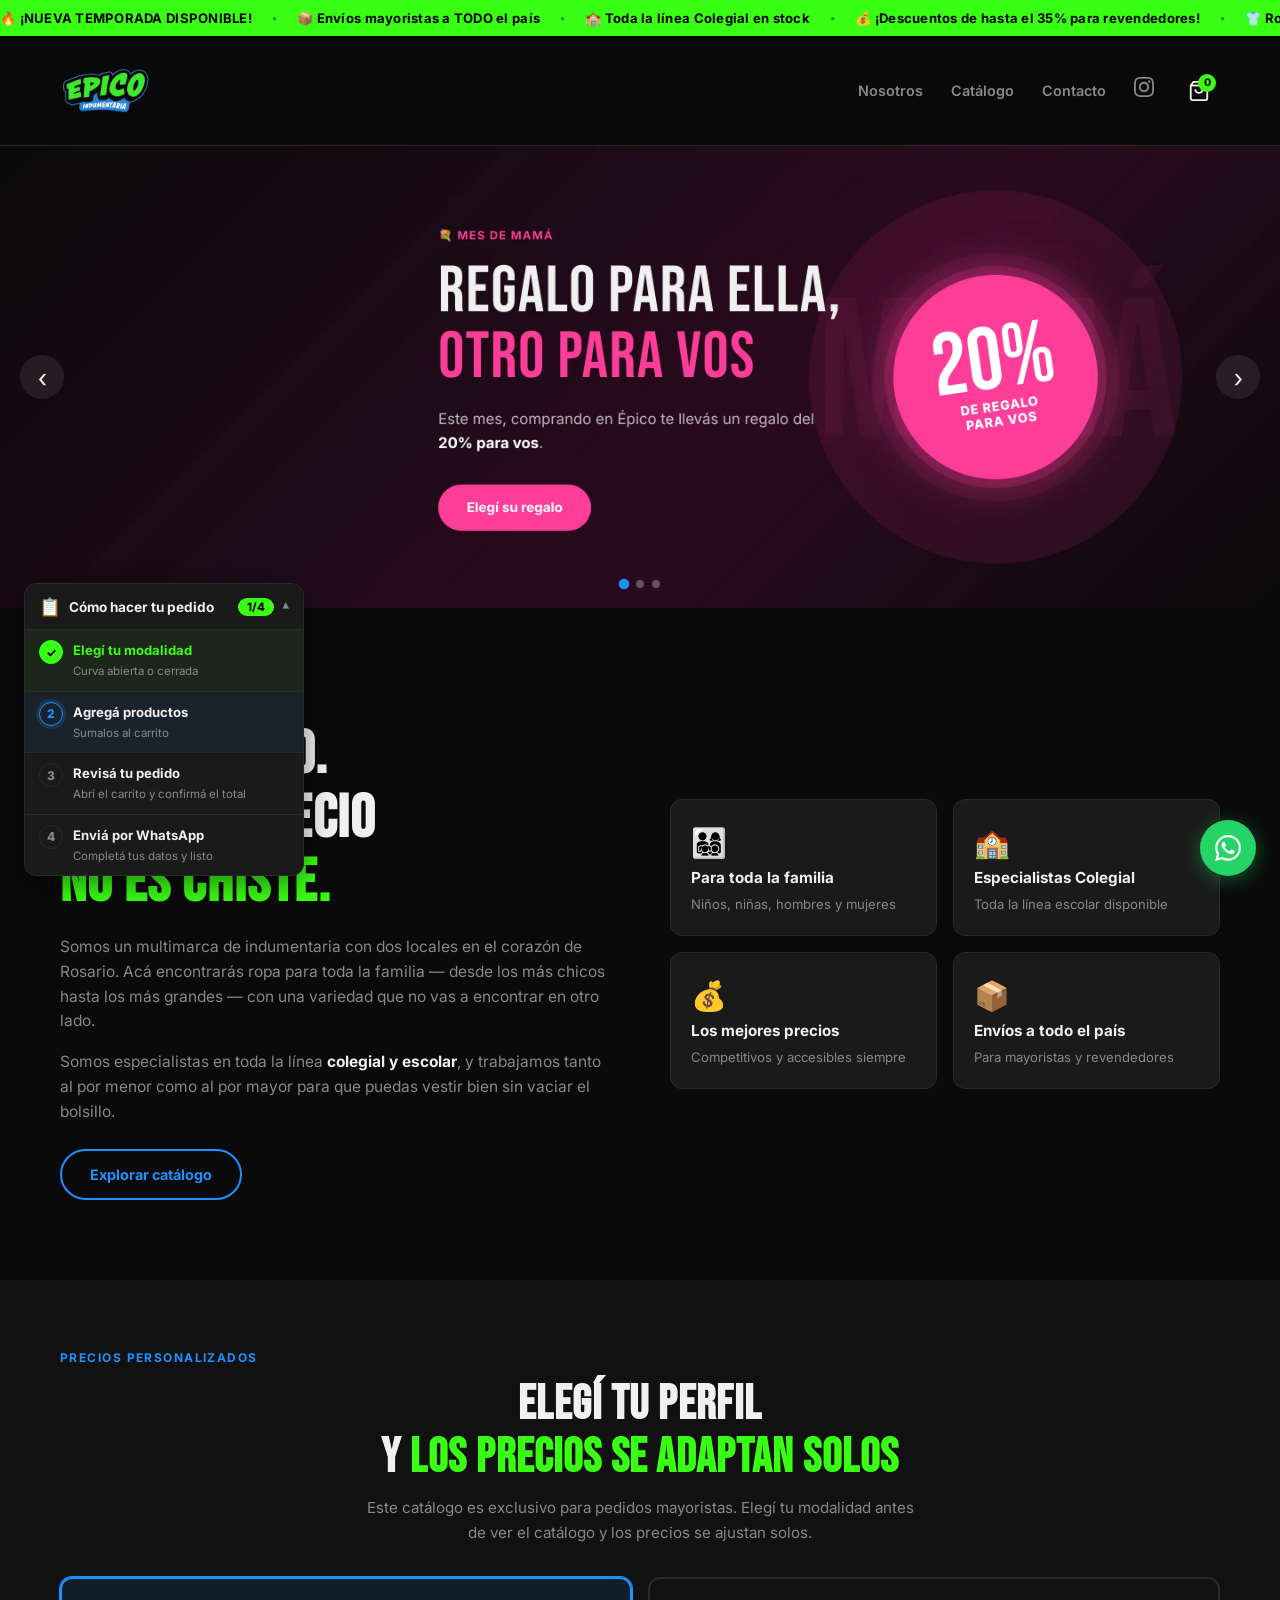
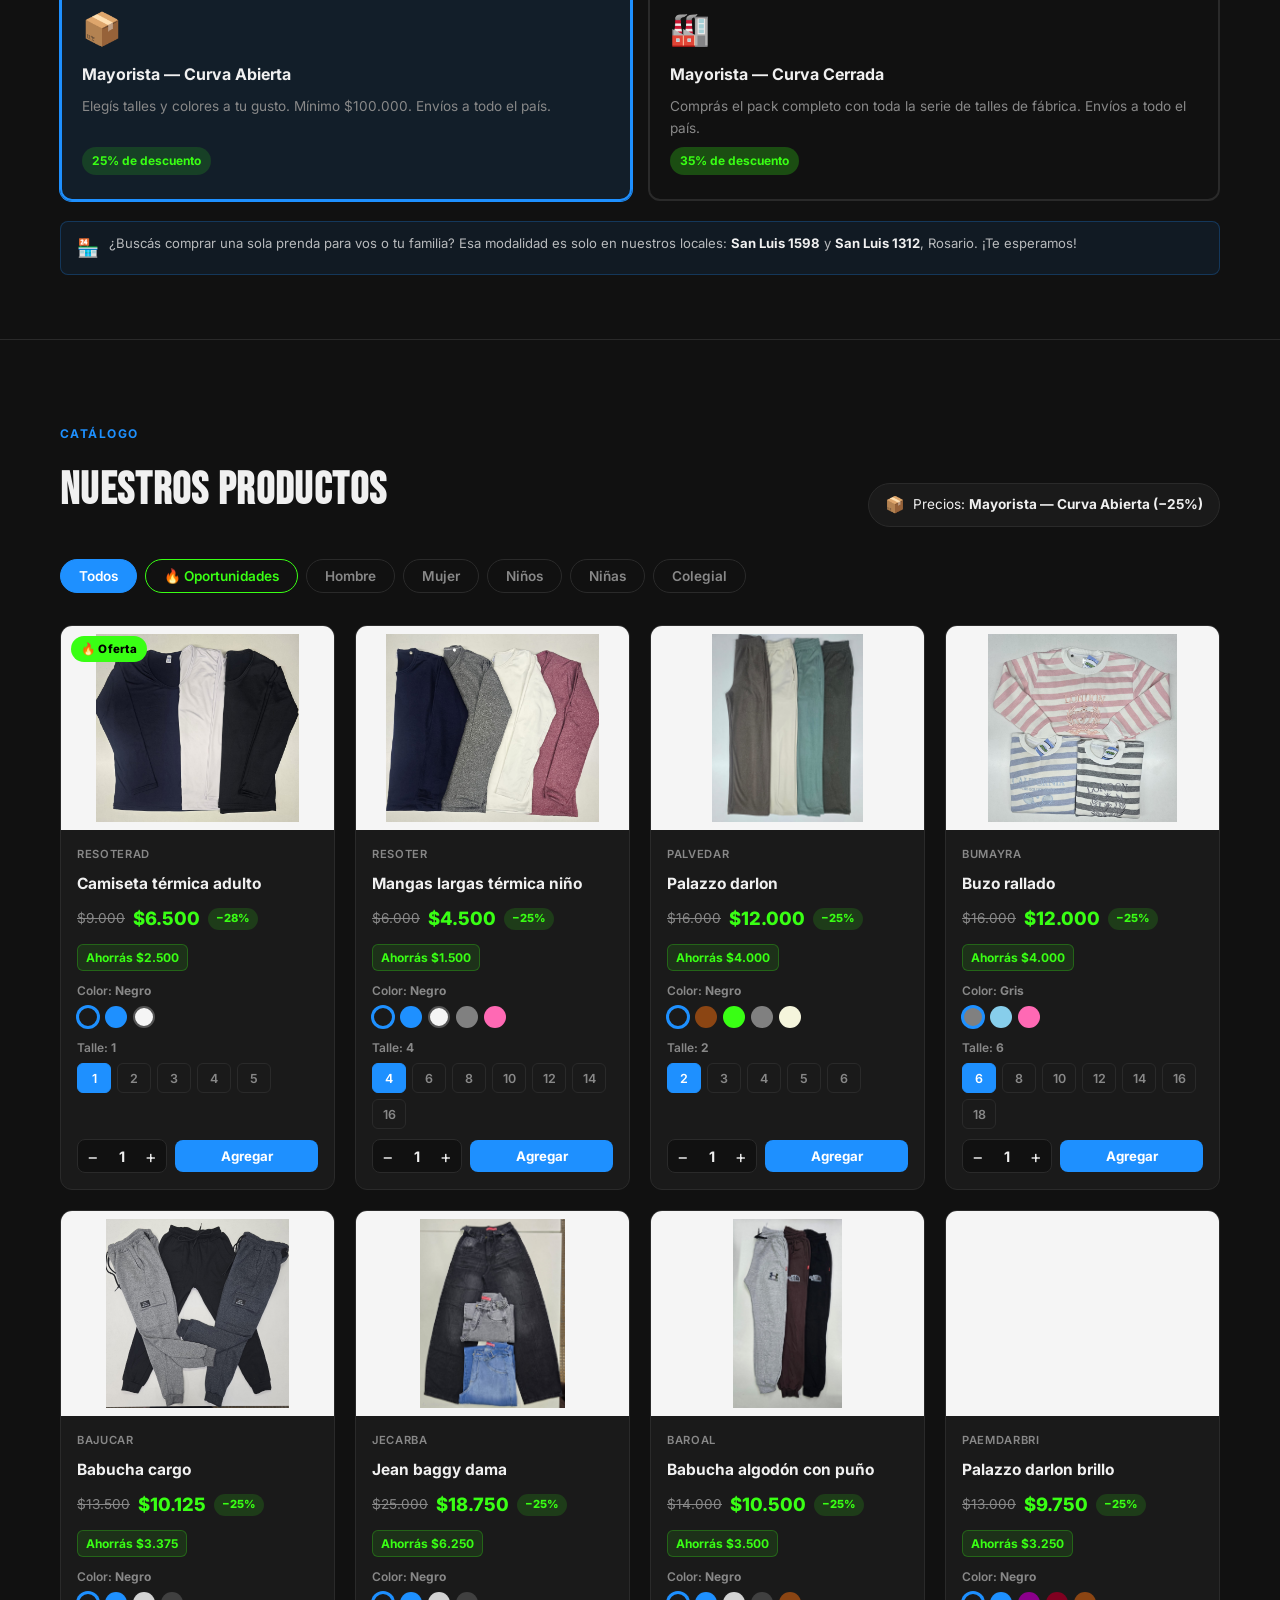
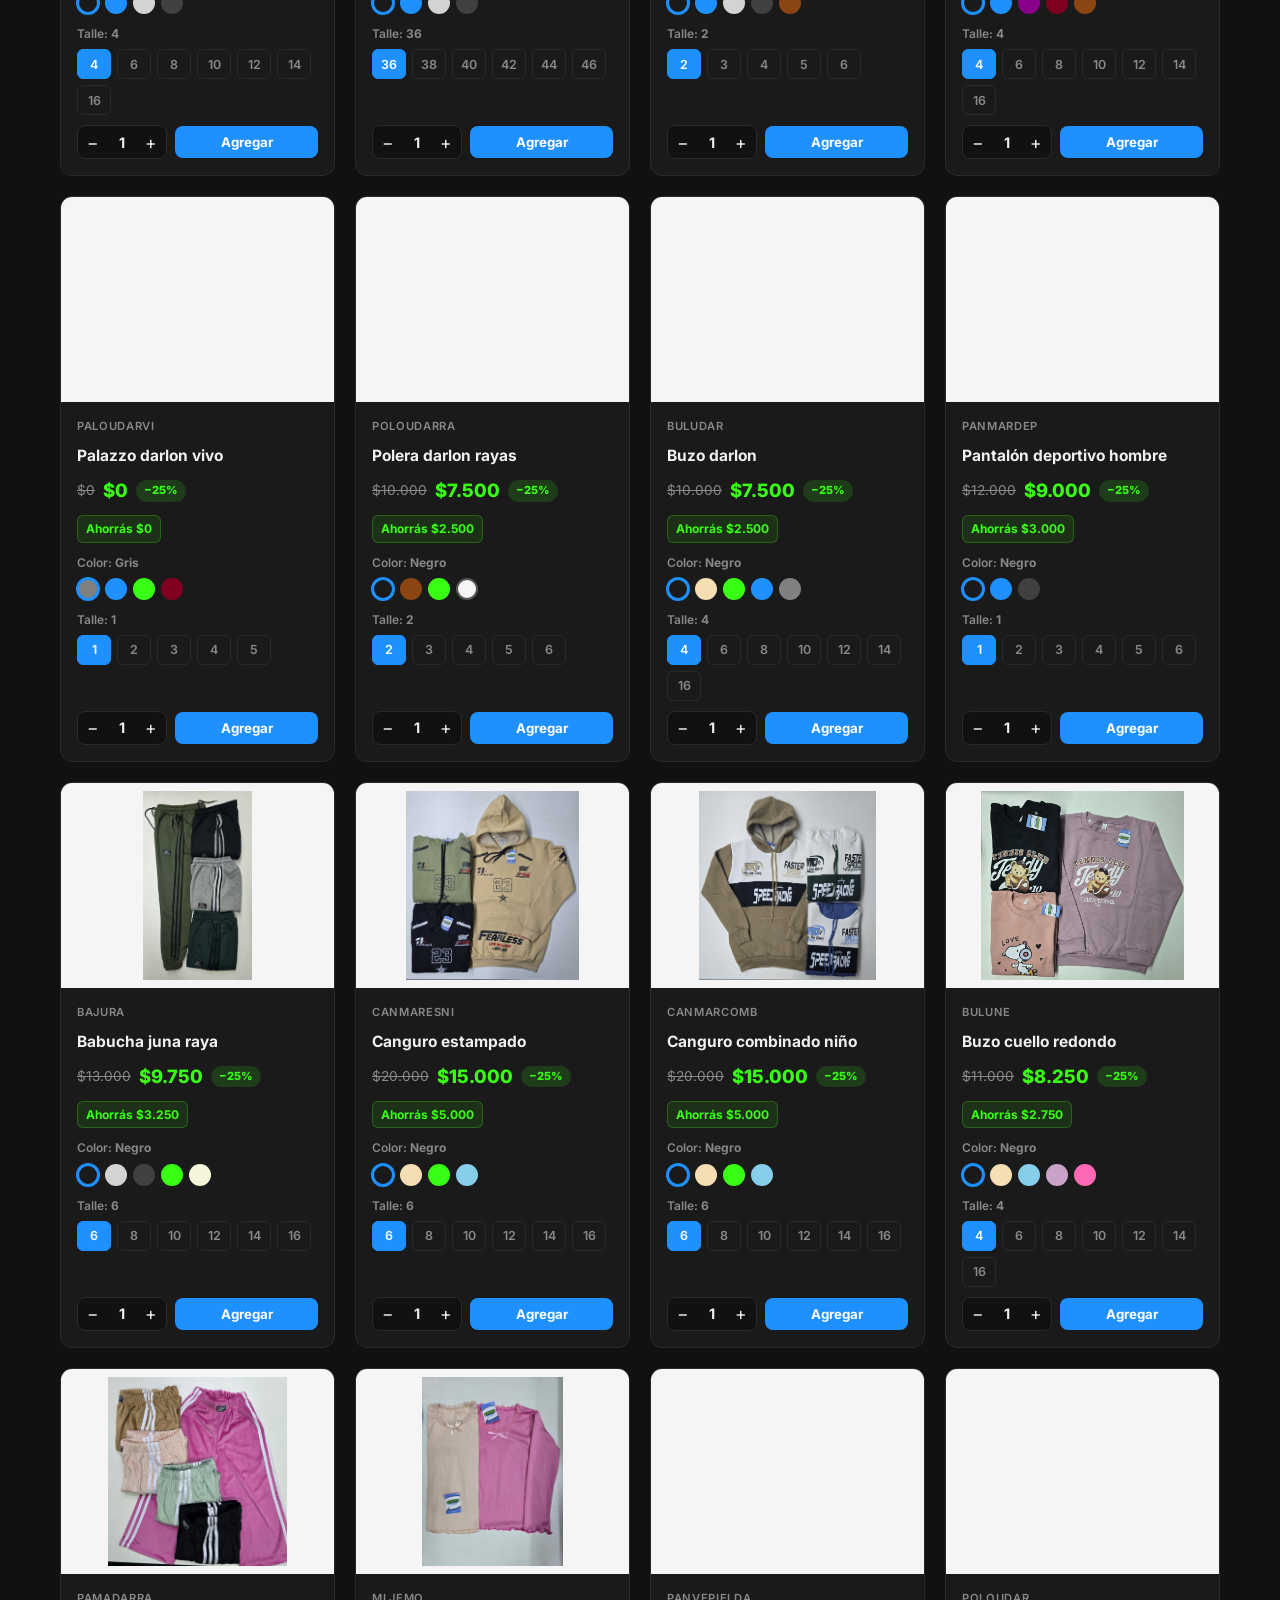
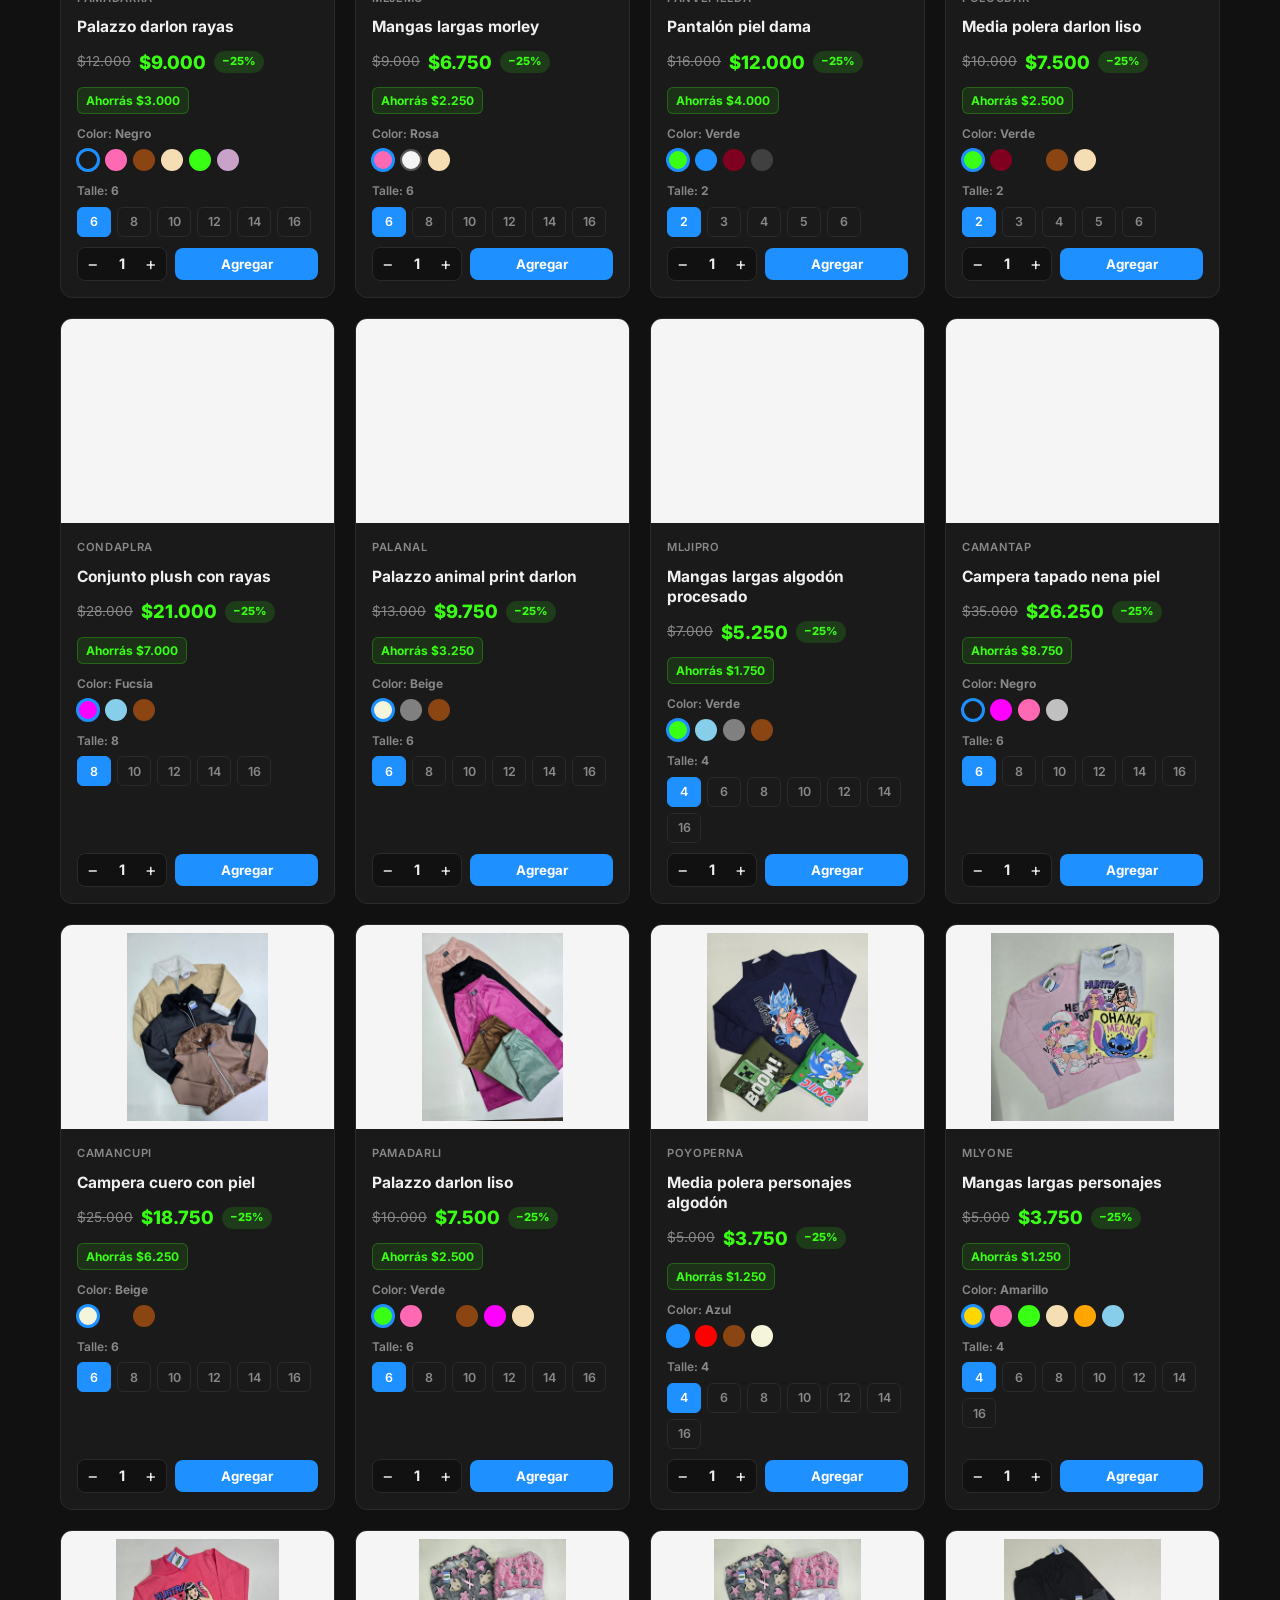
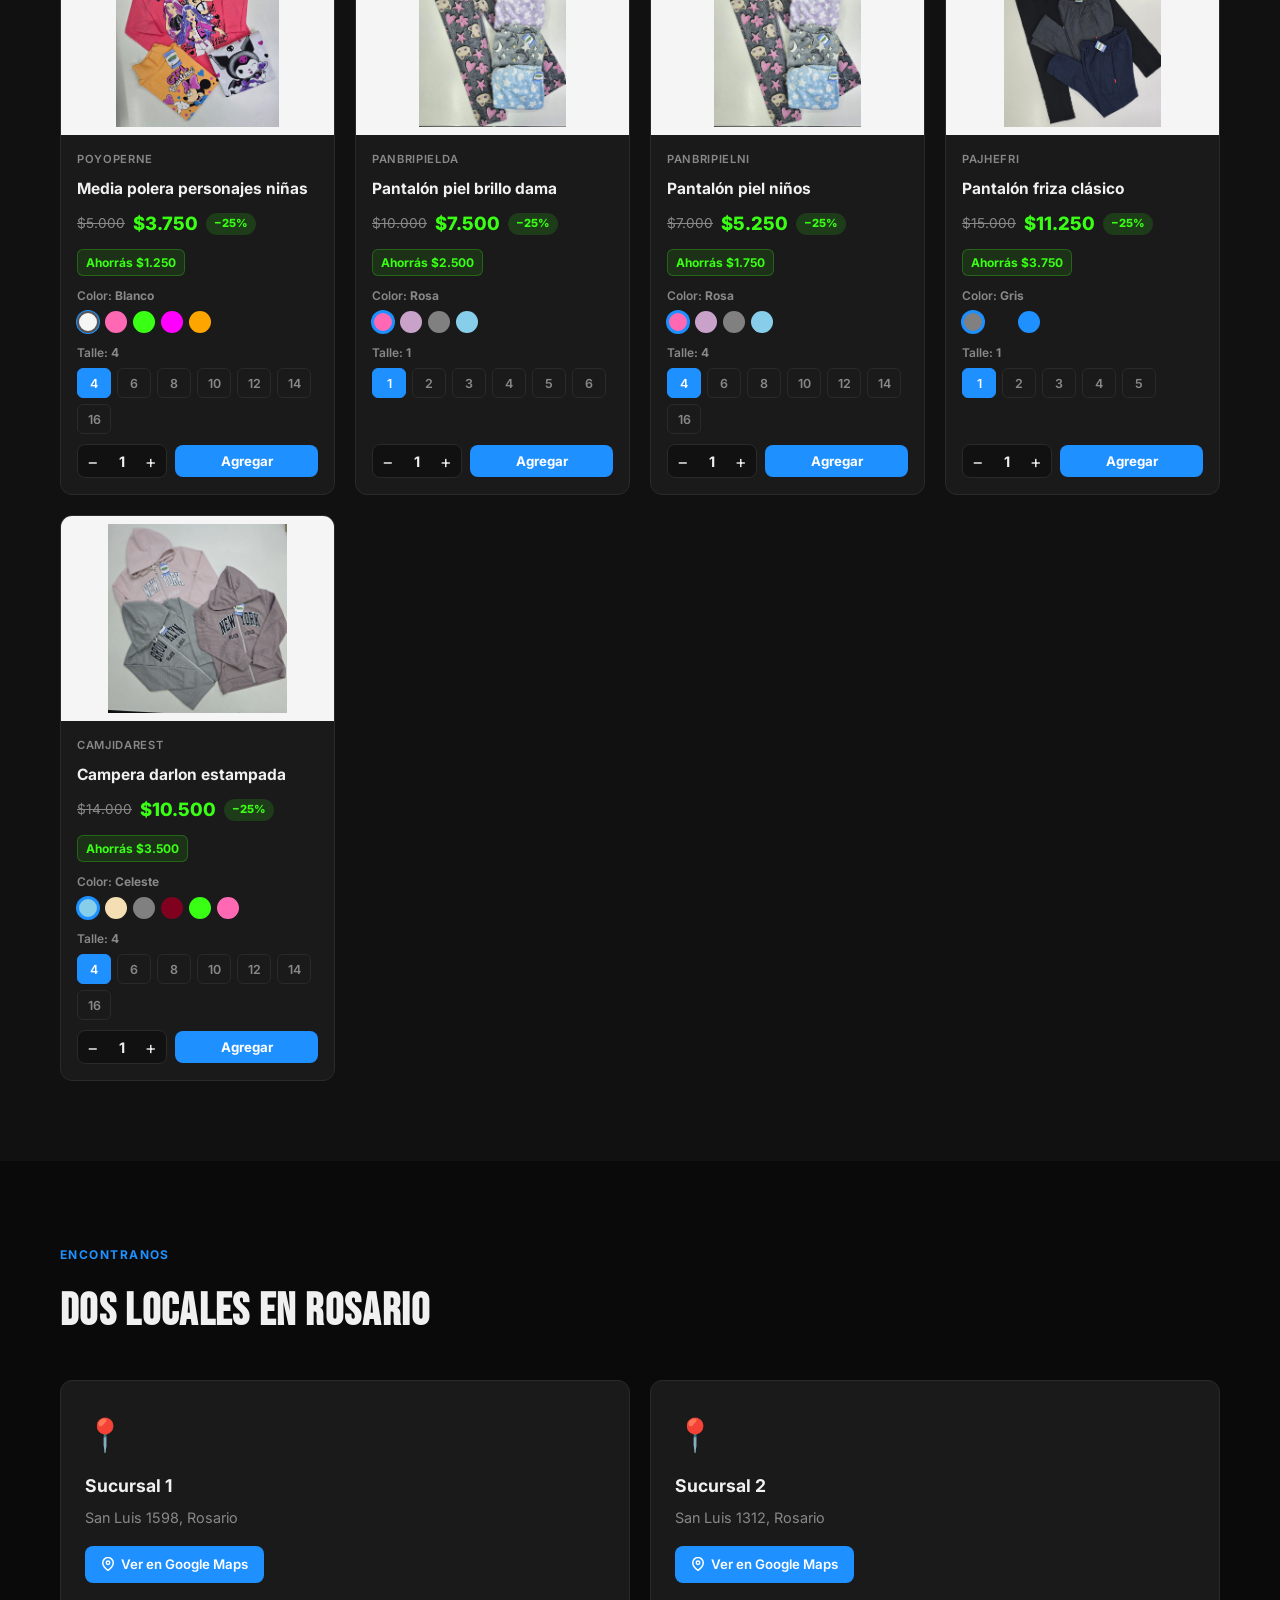
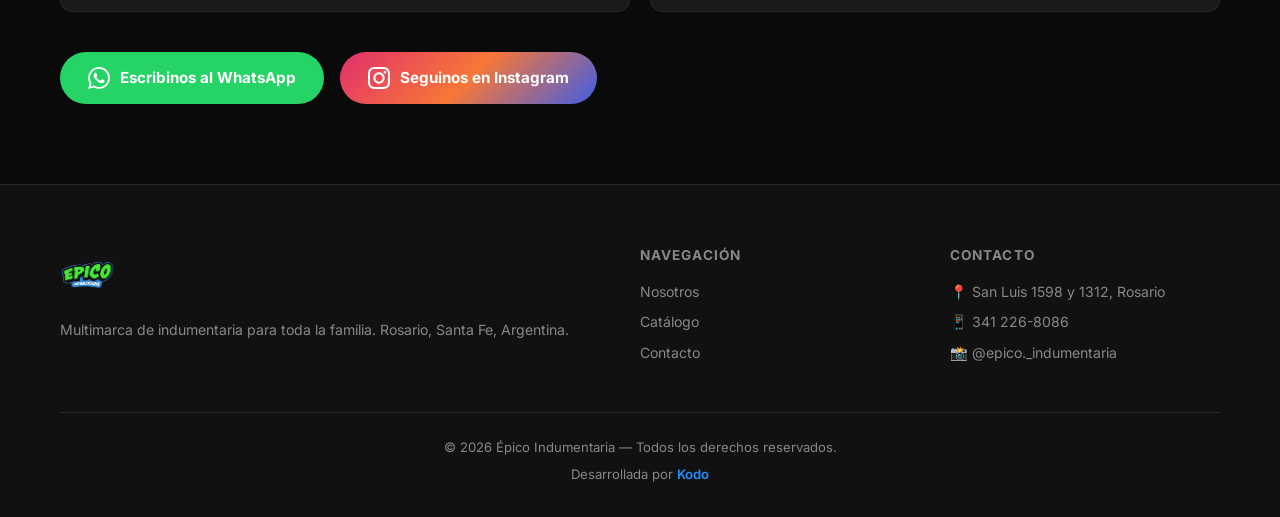
==== commit f6256edd: "Agregar versión a CSS/JS para evitar caché viejo del navegador Co-Authored-By: Claude Opus 5.5 <nore" ====
--- a/docs/index.html
+++ b/docs/index.html
@@ -5,7 +5,7 @@
   <meta name="viewport" content="width=device-width, initial-scale=1.0">
   <meta name="description" content="Épico Indumentaria — Multimarca de ropa para toda la familia en Rosario. San Luis 1598 y San Luis 1312. Minorista y Mayorista con envíos a todo el país.">
   <title>Épico Indumentaria | Rosario</title>
-  <link rel="stylesheet" href="css/styles.css">
+  <link rel="stylesheet" href="css/styles.css?v=202610052205">
   <link rel="preconnect" href="https://fonts.googleapis.com">
   <link rel="preconnect" href="https://fonts.gstatic.com" crossorigin>
   <link href="https://fonts.googleapis.com/css2?family=Bebas+Neue&family=Inter:wght@400;500;600;700;800&display=swap" rel="stylesheet">
@@ -379,8 +379,8 @@
     <svg width="26" height="26" viewBox="0 0 24 24" fill="currentColor"><path d="M17.472 14.382c-.297-.149-1.758-.867-2.03-.967-.273-.099-.471-.148-.67.15-.197.297-.767.966-.94 1.164-.173.199-.347.223-.644.075-.297-.15-1.255-.463-2.39-1.475-.883-.788-1.48-1.761-1.653-2.059-.173-.297-.018-.458.13-.606.134-.133.298-.347.446-.52.149-.174.198-.298.298-.497.099-.198.05-.371-.025-.52-.075-.149-.669-1.612-.916-2.207-.242-.579-.487-.5-.669-.51-.173-.008-.371-.01-.57-.01-.198 0-.52.074-.792.372-.272.297-1.04 1.016-1.04 2.479 0 1.462 1.065 2.875 1.213 3.074.149.198 2.096 3.2 5.077 4.487.709.306 1.262.489 1.694.625.712.227 1.36.195 1.871.118.571-.085 1.758-.719 2.006-1.413.248-.694.248-1.289.173-1.413-.074-.124-.272-.198-.57-.347m-5.421 7.403h-.004a9.87 9.87 0 01-5.031-1.378l-.361-.214-3.741.982.998-3.648-.235-.374a9.86 9.86 0 01-1.51-5.26c.001-5.45 4.436-9.884 9.888-9.884 2.64 0 5.122 1.03 6.988 2.898a9.825 9.825 0 012.893 6.994c-.003 5.45-4.437 9.884-9.885 9.884m8.413-18.297A11.815 11.815 0 0012.05 0C5.495 0 .16 5.335.157 11.892c0 2.096.547 4.142 1.588 5.945L.057 24l6.305-1.654a11.882 11.882 0 005.683 1.448h.005c6.554 0 11.89-5.335 11.893-11.893a11.821 11.821 0 00-3.48-8.413z"/></svg>
   </a>
 
-  <script src="js/data.js"></script>
-  <script src="js/app.js"></script>
+  <script src="js/data.js?v=202610052205"></script>
+  <script src="js/app.js?v=202610052205"></script>
   <script src="js/catalog-loader.js"></script>
 </body>
 </html>
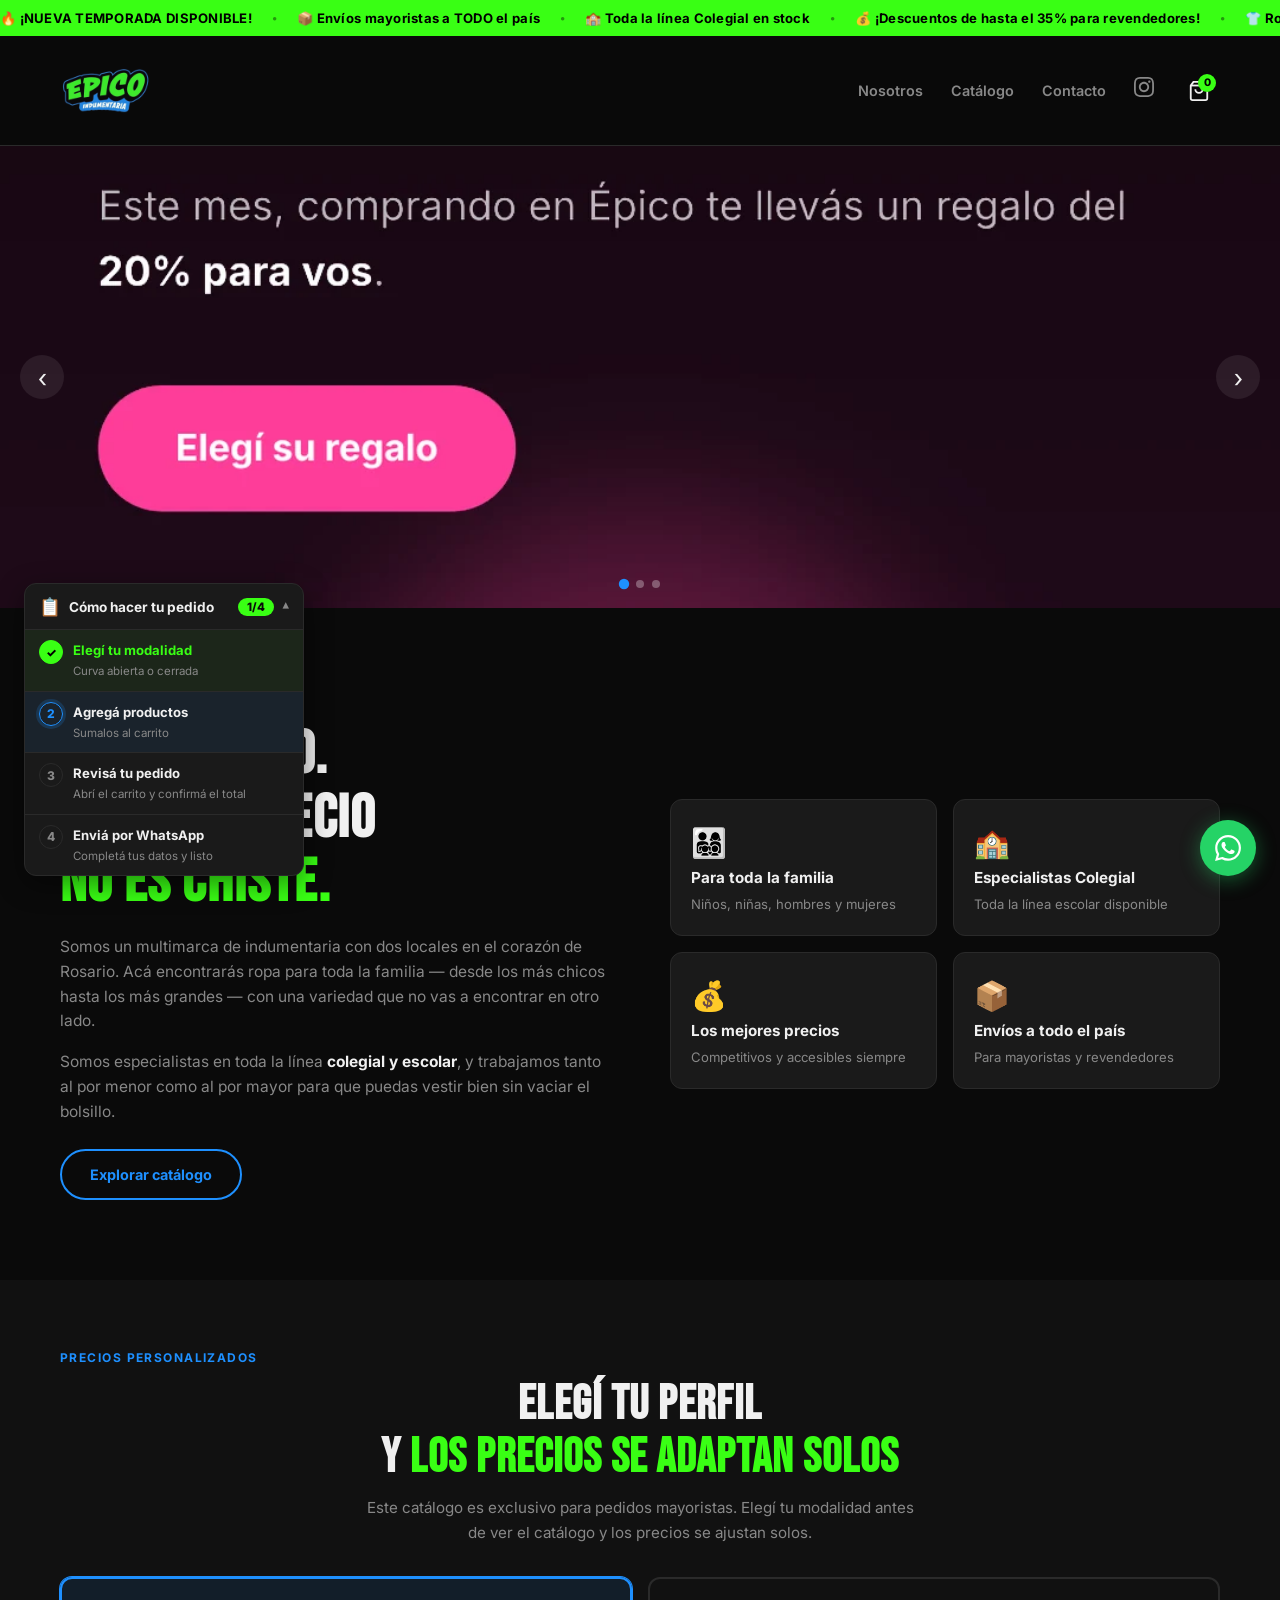
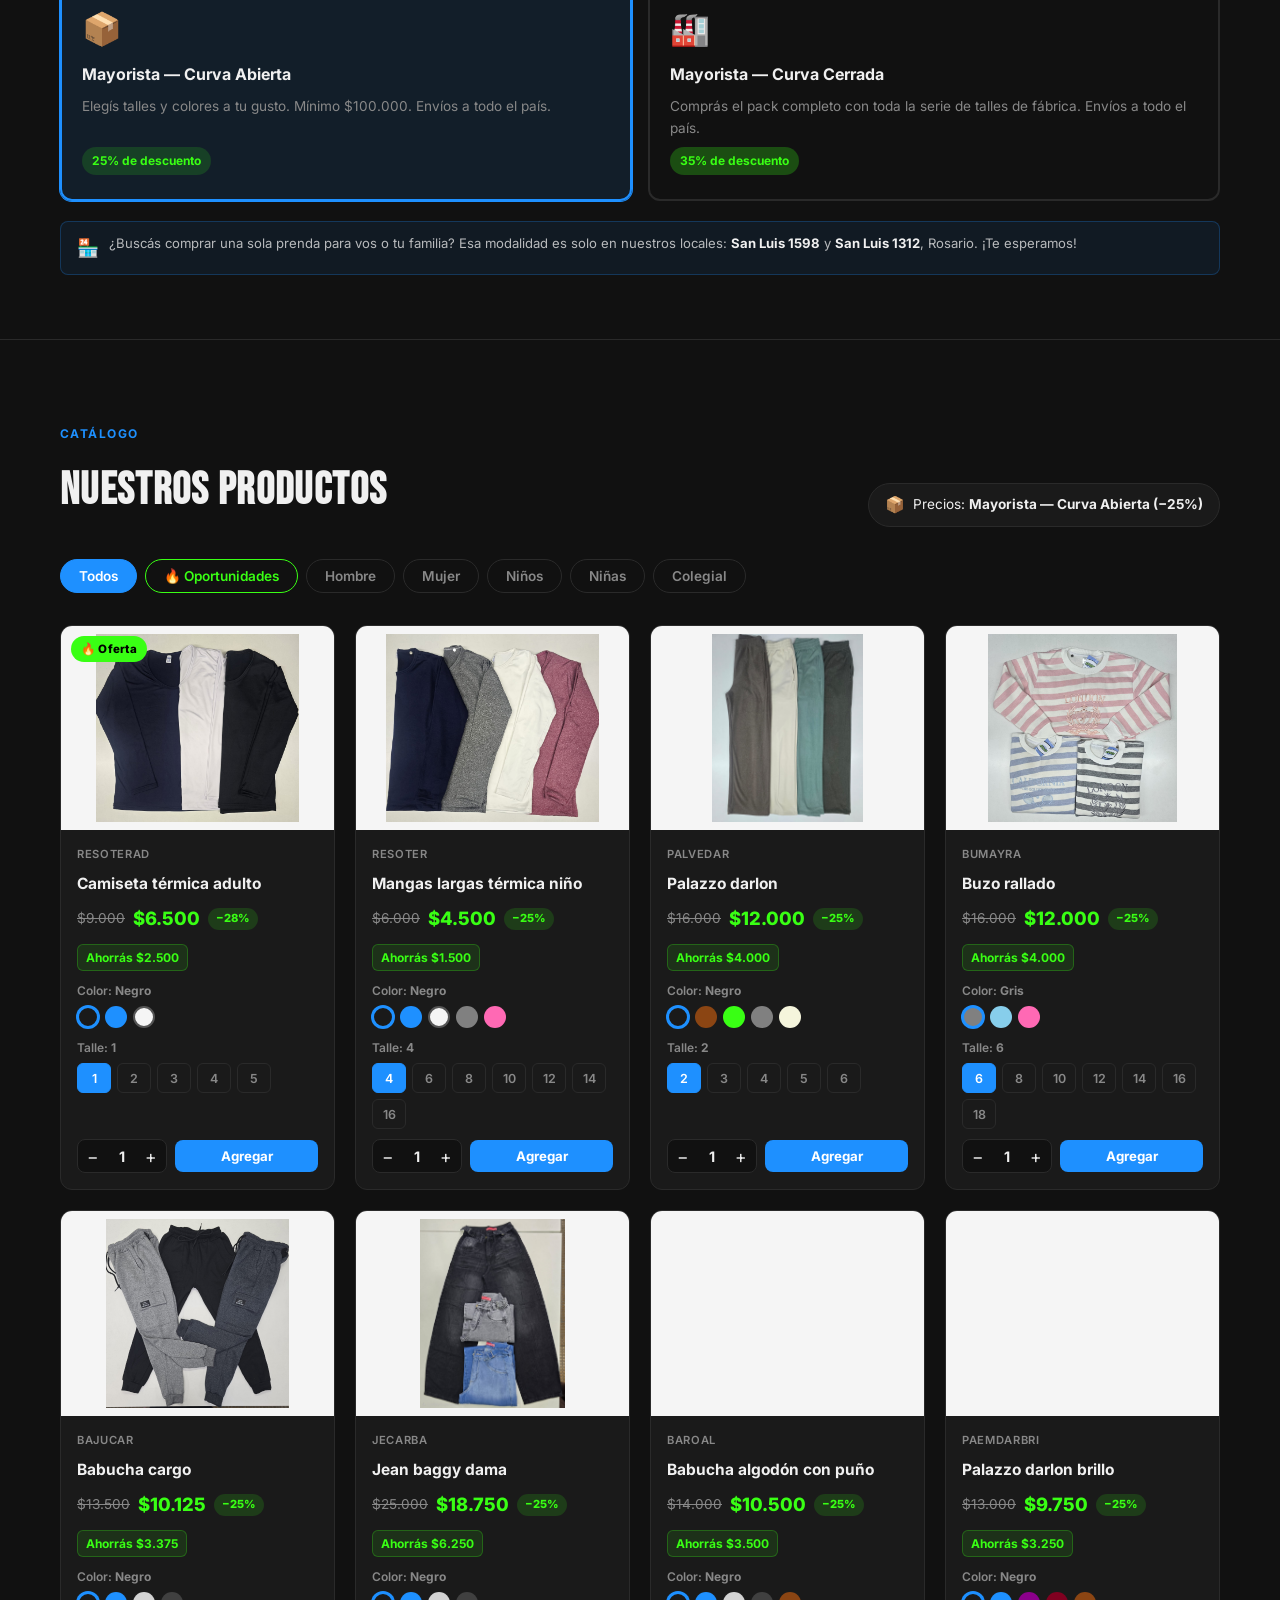
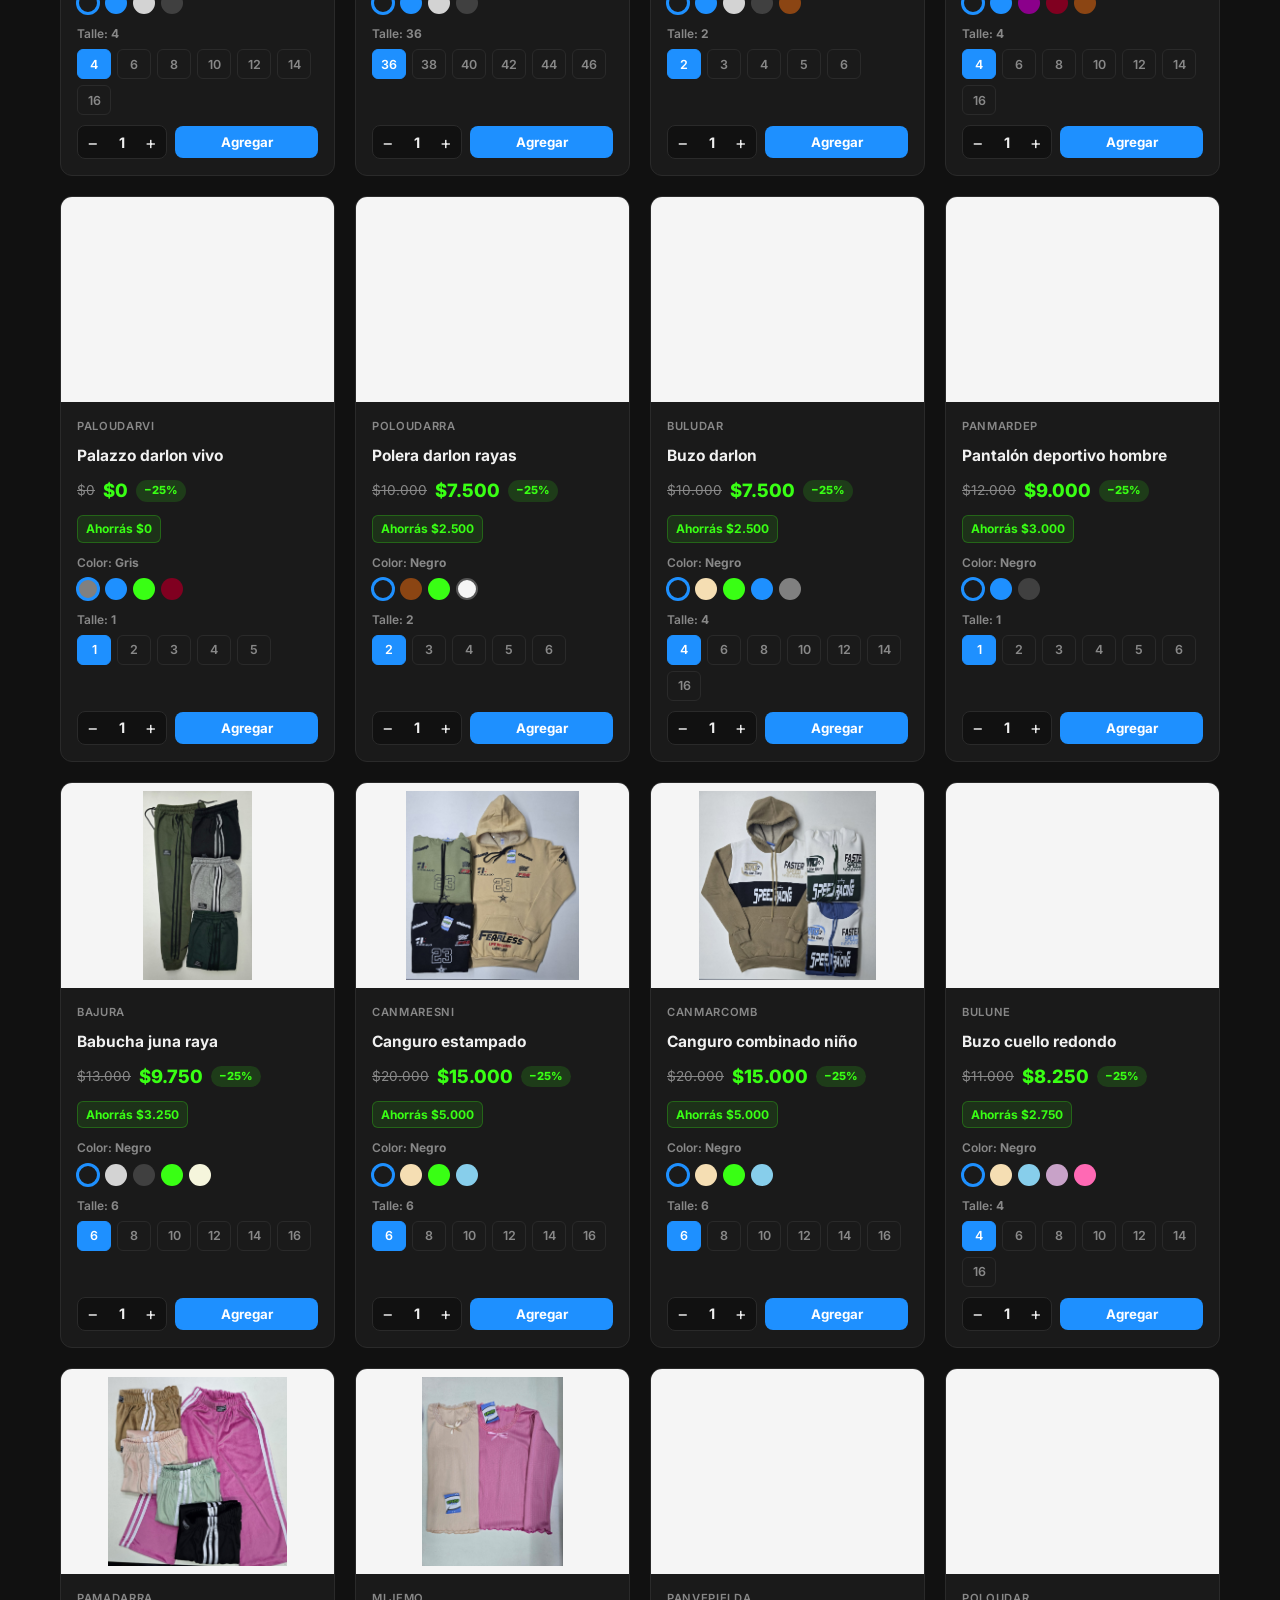
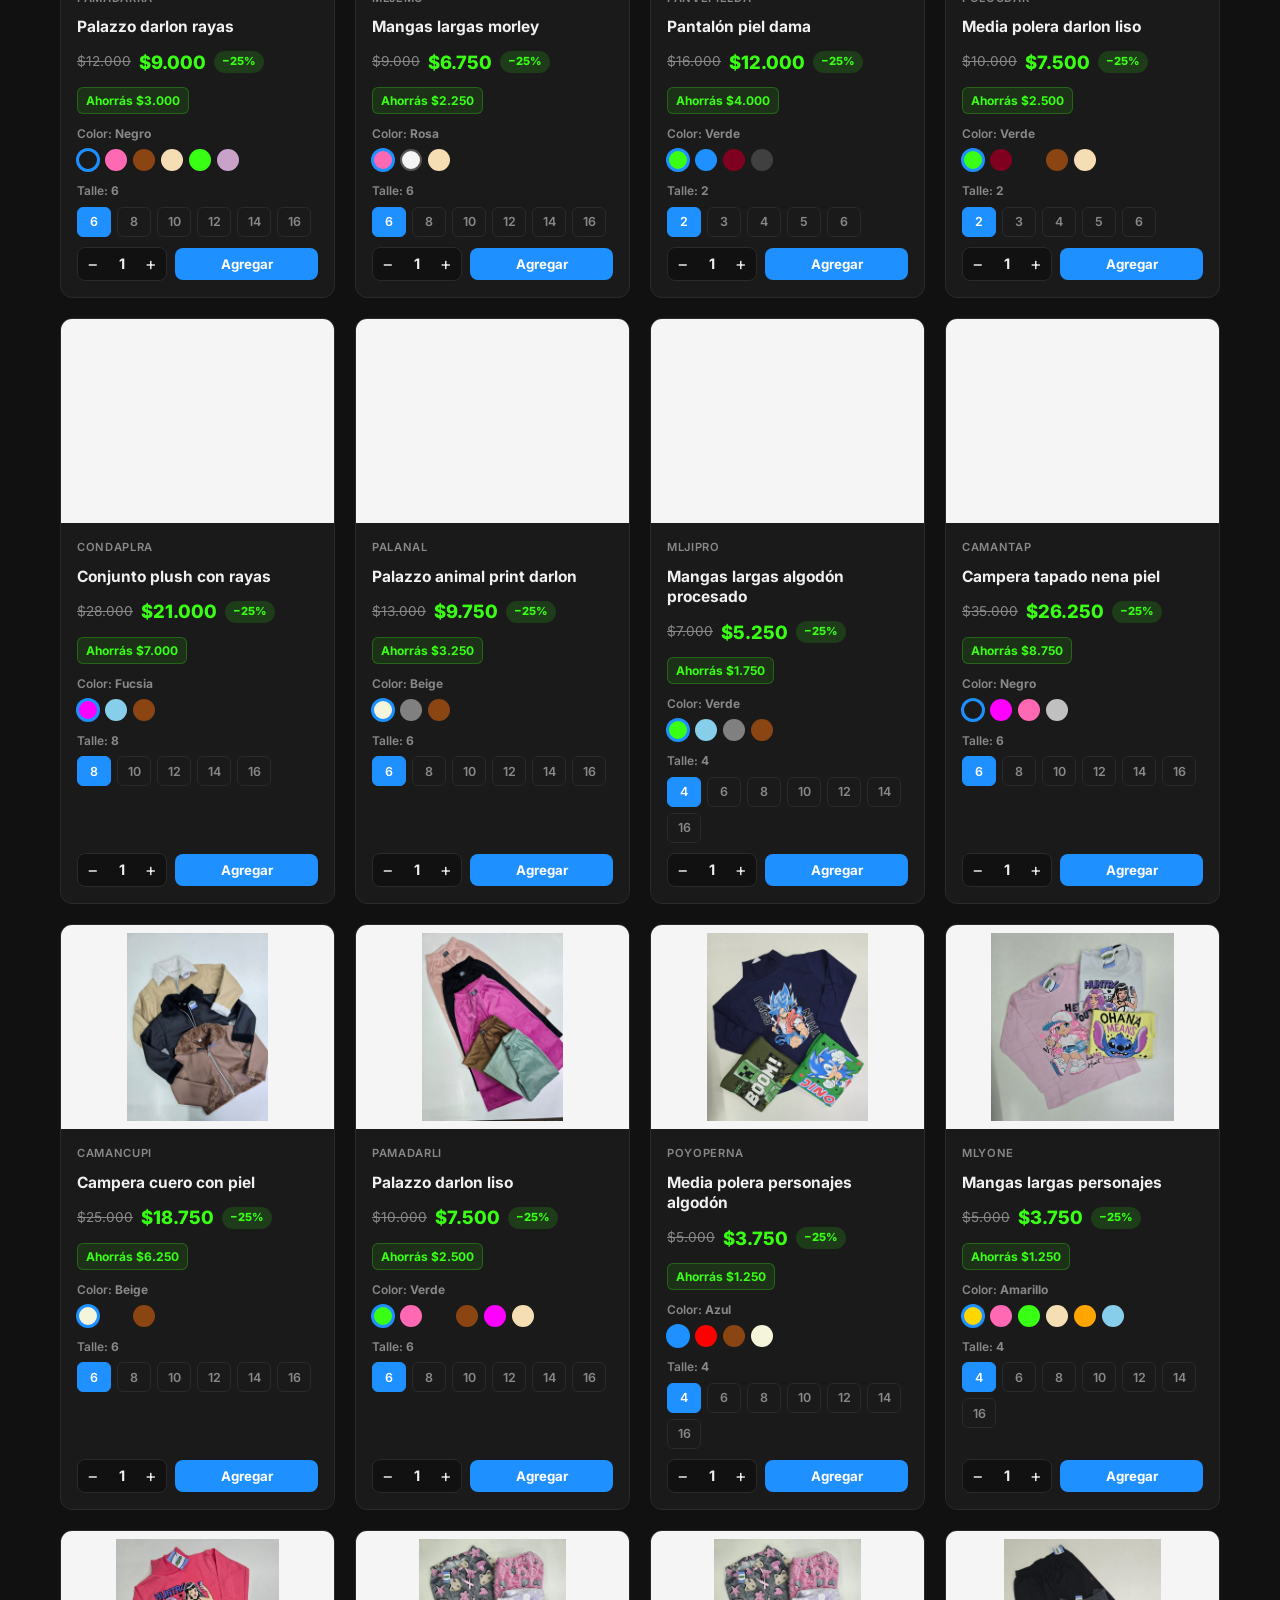
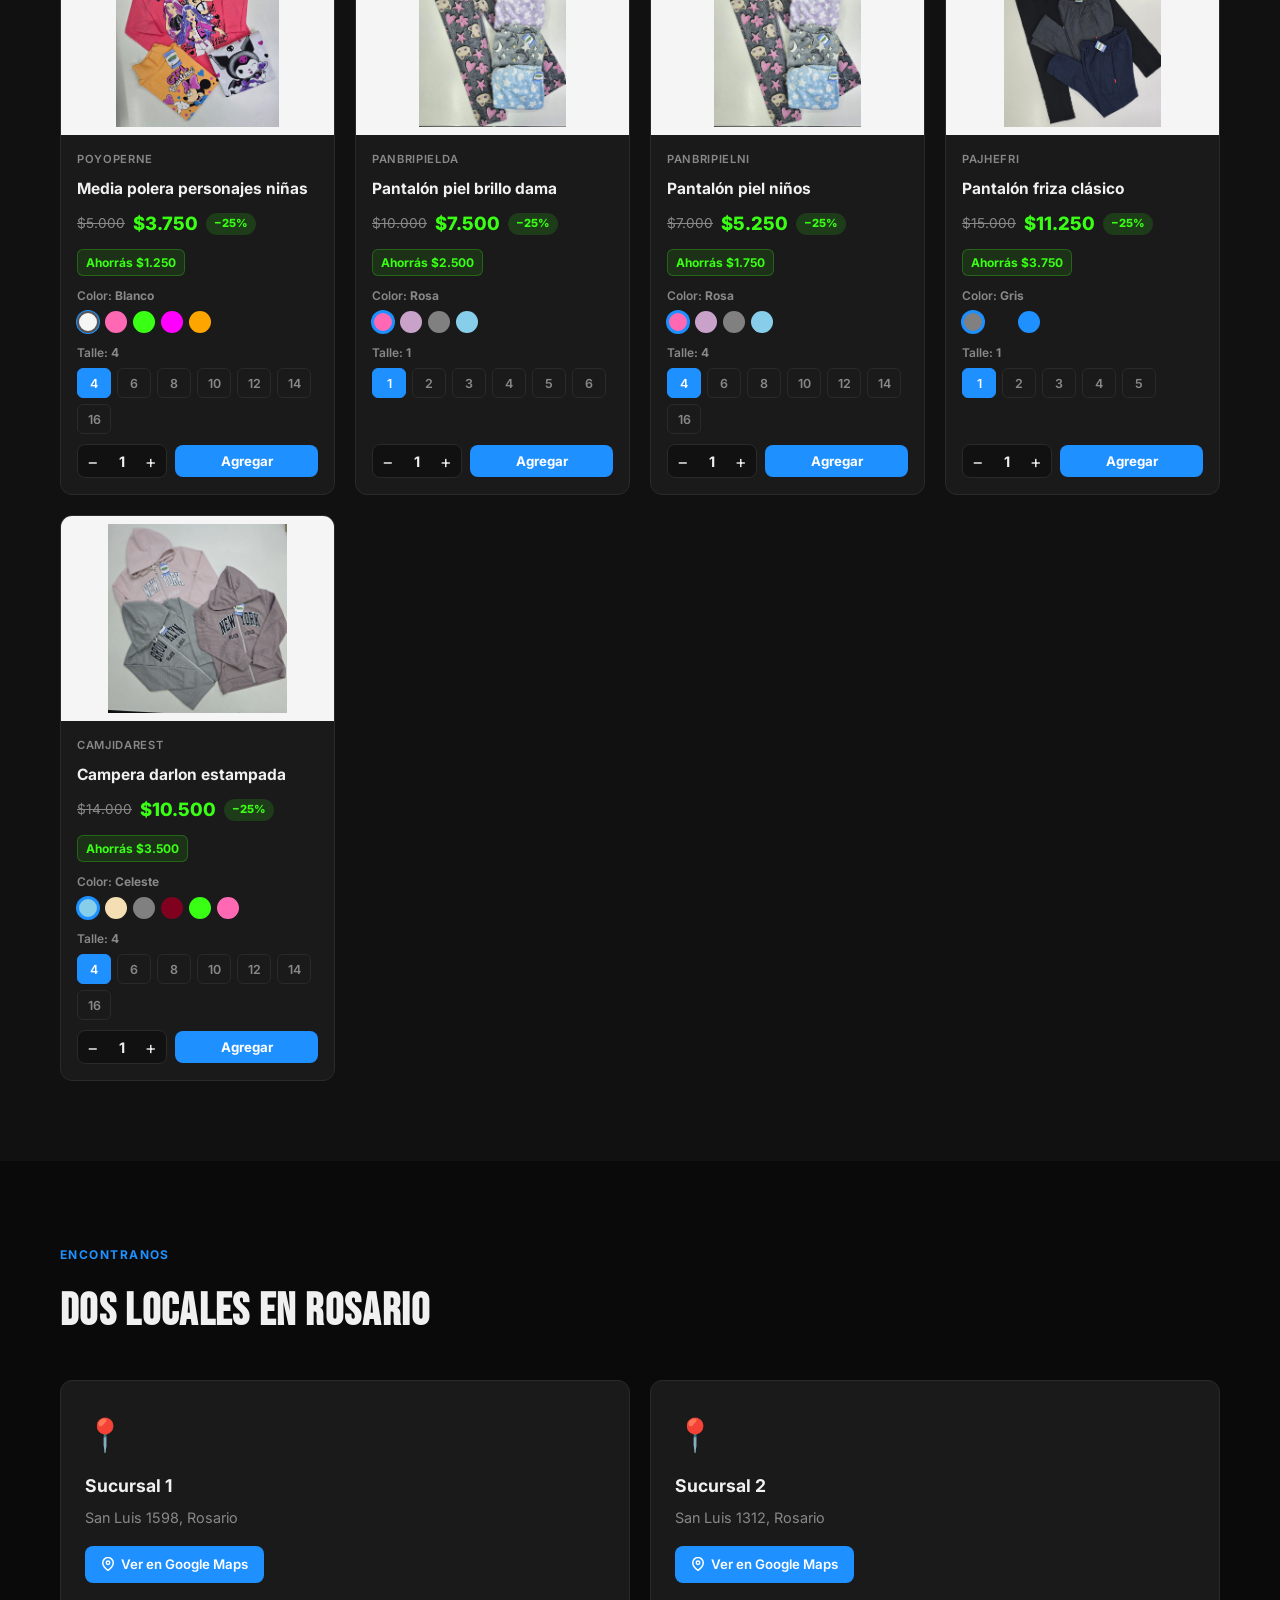
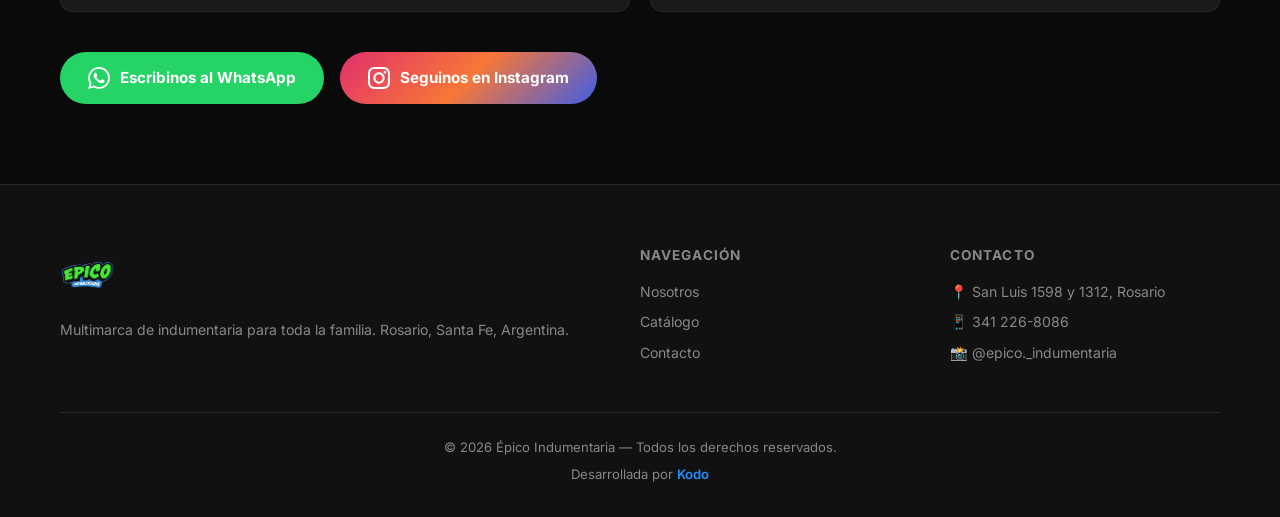
==== commit 68344eb9: "Banners verticales para mobile y link del Epiclub a la tienda de puntos Co-Authored-By: Claude Opus " ====
--- a/docs/index.html
+++ b/docs/index.html
@@ -5,7 +5,7 @@
   <meta name="viewport" content="width=device-width, initial-scale=1.0">
   <meta name="description" content="Épico Indumentaria — Multimarca de ropa para toda la familia en Rosario. San Luis 1598 y San Luis 1312. Minorista y Mayorista con envíos a todo el país.">
   <title>Épico Indumentaria | Rosario</title>
-  <link rel="stylesheet" href="css/styles.css?v=202610052205">
+  <link rel="stylesheet" href="css/styles.css?v=202610052240">
   <link rel="preconnect" href="https://fonts.googleapis.com">
   <link rel="preconnect" href="https://fonts.gstatic.com" crossorigin>
   <link href="https://fonts.googleapis.com/css2?family=Bebas+Neue&family=Inter:wght@400;500;600;700;800&display=swap" rel="stylesheet">
@@ -70,15 +70,24 @@
     <div class="hero-slides" id="heroSlides">
 
       <a class="hero-slide hero-slide-img active" href="#catalogo">
-        <img src="assets/banners/1-mes-de-mama.webp" alt="Mes de mamá: regalo para ella, otro para vos. Comprando en Épico te llevás un regalo del 20% para vos." width="2880" height="1040">
+        <picture>
+          <source media="(max-width: 600px)" srcset="assets/banners/1-mes-de-mama-mobile.webp" width="1080" height="1350">
+          <img src="assets/banners/1-mes-de-mama.webp" alt="Mes de mamá: regalo para ella, otro para vos. Comprando en Épico te llevás un regalo del 20% para vos." width="2880" height="1040">
+        </picture>
       </a>
 
-      <div class="hero-slide hero-slide-img">
-        <img src="assets/banners/2-epipuntos.webp" alt="Epiclub: sumá Epipuntos en cada compra. Registrate gratis escaneando el QR y canjealos por beneficios." width="2880" height="1040" loading="lazy">
-      </div>
+      <a class="hero-slide hero-slide-img" href="https://epicoindumentaria.tiendadepuntos.com/auth" target="_blank" rel="noopener">
+        <picture>
+          <source media="(max-width: 600px)" srcset="assets/banners/2-epipuntos-mobile.webp" width="1080" height="1350">
+          <img src="assets/banners/2-epipuntos.webp" alt="Epiclub: sumá Epipuntos en cada compra. Registrate gratis escaneando el QR y canjealos por beneficios." width="2880" height="1040" loading="lazy">
+        </picture>
+      </a>
 
       <a class="hero-slide hero-slide-img" href="#contacto">
-        <img src="assets/banners/3-cumple.webp" alt="En tu cumple, el regalo te lo hace Épico: presentá tu DNI en caja y te hacemos un descuento en tu compra." width="2880" height="1040" loading="lazy">
+        <picture>
+          <source media="(max-width: 600px)" srcset="assets/banners/3-cumple-mobile.webp" width="1080" height="1350">
+          <img src="assets/banners/3-cumple.webp" alt="En tu cumple, el regalo te lo hace Épico: presentá tu DNI en caja y te hacemos un descuento en tu compra." width="2880" height="1040" loading="lazy">
+        </picture>
       </a>
 
     </div>
@@ -379,8 +388,8 @@
     <svg width="26" height="26" viewBox="0 0 24 24" fill="currentColor"><path d="M17.472 14.382c-.297-.149-1.758-.867-2.03-.967-.273-.099-.471-.148-.67.15-.197.297-.767.966-.94 1.164-.173.199-.347.223-.644.075-.297-.15-1.255-.463-2.39-1.475-.883-.788-1.48-1.761-1.653-2.059-.173-.297-.018-.458.13-.606.134-.133.298-.347.446-.52.149-.174.198-.298.298-.497.099-.198.05-.371-.025-.52-.075-.149-.669-1.612-.916-2.207-.242-.579-.487-.5-.669-.51-.173-.008-.371-.01-.57-.01-.198 0-.52.074-.792.372-.272.297-1.04 1.016-1.04 2.479 0 1.462 1.065 2.875 1.213 3.074.149.198 2.096 3.2 5.077 4.487.709.306 1.262.489 1.694.625.712.227 1.36.195 1.871.118.571-.085 1.758-.719 2.006-1.413.248-.694.248-1.289.173-1.413-.074-.124-.272-.198-.57-.347m-5.421 7.403h-.004a9.87 9.87 0 01-5.031-1.378l-.361-.214-3.741.982.998-3.648-.235-.374a9.86 9.86 0 01-1.51-5.26c.001-5.45 4.436-9.884 9.888-9.884 2.64 0 5.122 1.03 6.988 2.898a9.825 9.825 0 012.893 6.994c-.003 5.45-4.437 9.884-9.885 9.884m8.413-18.297A11.815 11.815 0 0012.05 0C5.495 0 .16 5.335.157 11.892c0 2.096.547 4.142 1.588 5.945L.057 24l6.305-1.654a11.882 11.882 0 005.683 1.448h.005c6.554 0 11.89-5.335 11.893-11.893a11.821 11.821 0 00-3.48-8.413z"/></svg>
   </a>
 
-  <script src="js/data.js?v=202610052205"></script>
-  <script src="js/app.js?v=202610052205"></script>
+  <script src="js/data.js?v=202610052240"></script>
+  <script src="js/app.js?v=202610052240"></script>
   <script src="js/catalog-loader.js"></script>
 </body>
 </html>
--- a/docs/css/styles.css
+++ b/docs/css/styles.css
@@ -282,7 +282,11 @@
 .hero-slide.active { opacity: 1; pointer-events: auto; }
 
 .hero-slide-img { background: #0a0a0a; display: block; }
+.hero-slide-img picture { display: block; width: 100%; height: 100%; }
 .hero-slide-img img { width: 100%; height: 100%; object-fit: cover; display: block; }
+@media (max-width: 600px) {
+  .hero-section { aspect-ratio: 1080 / 1350; }
+}
 
 .slide-content {
   position: relative;
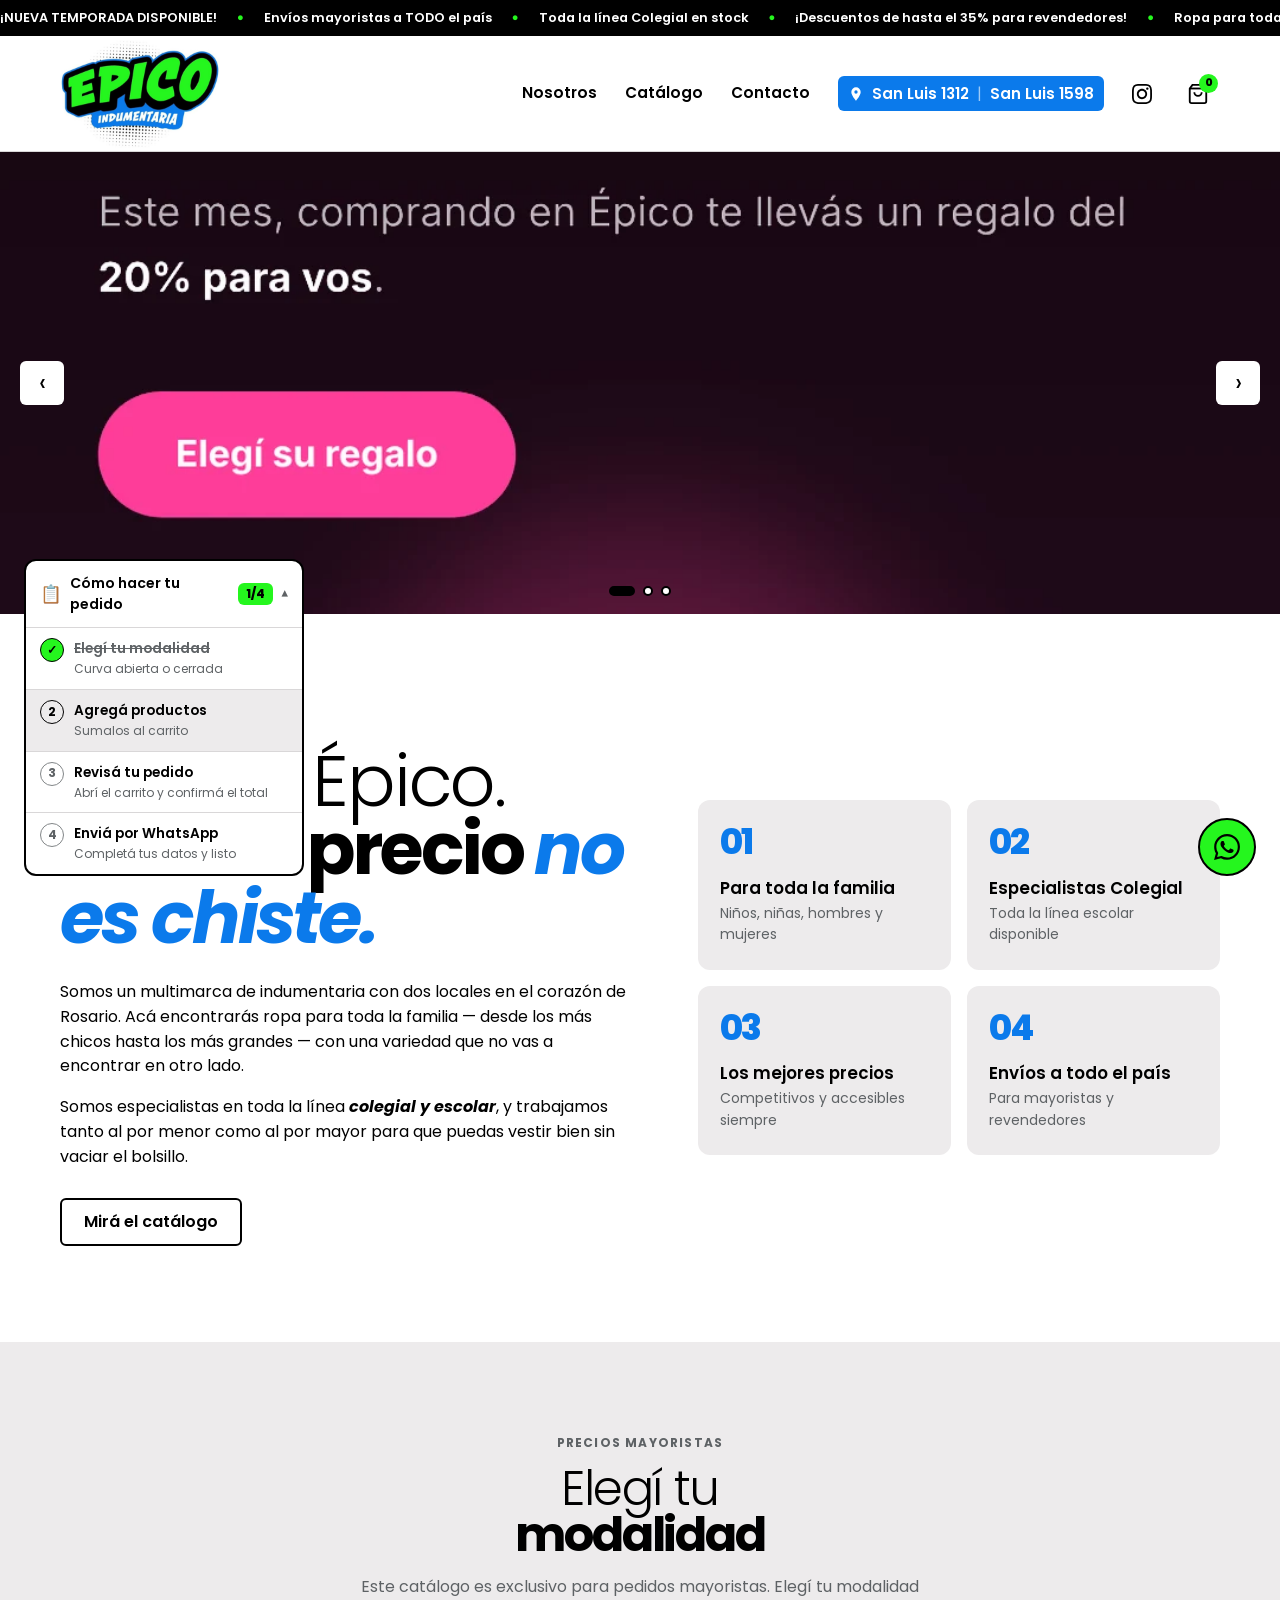
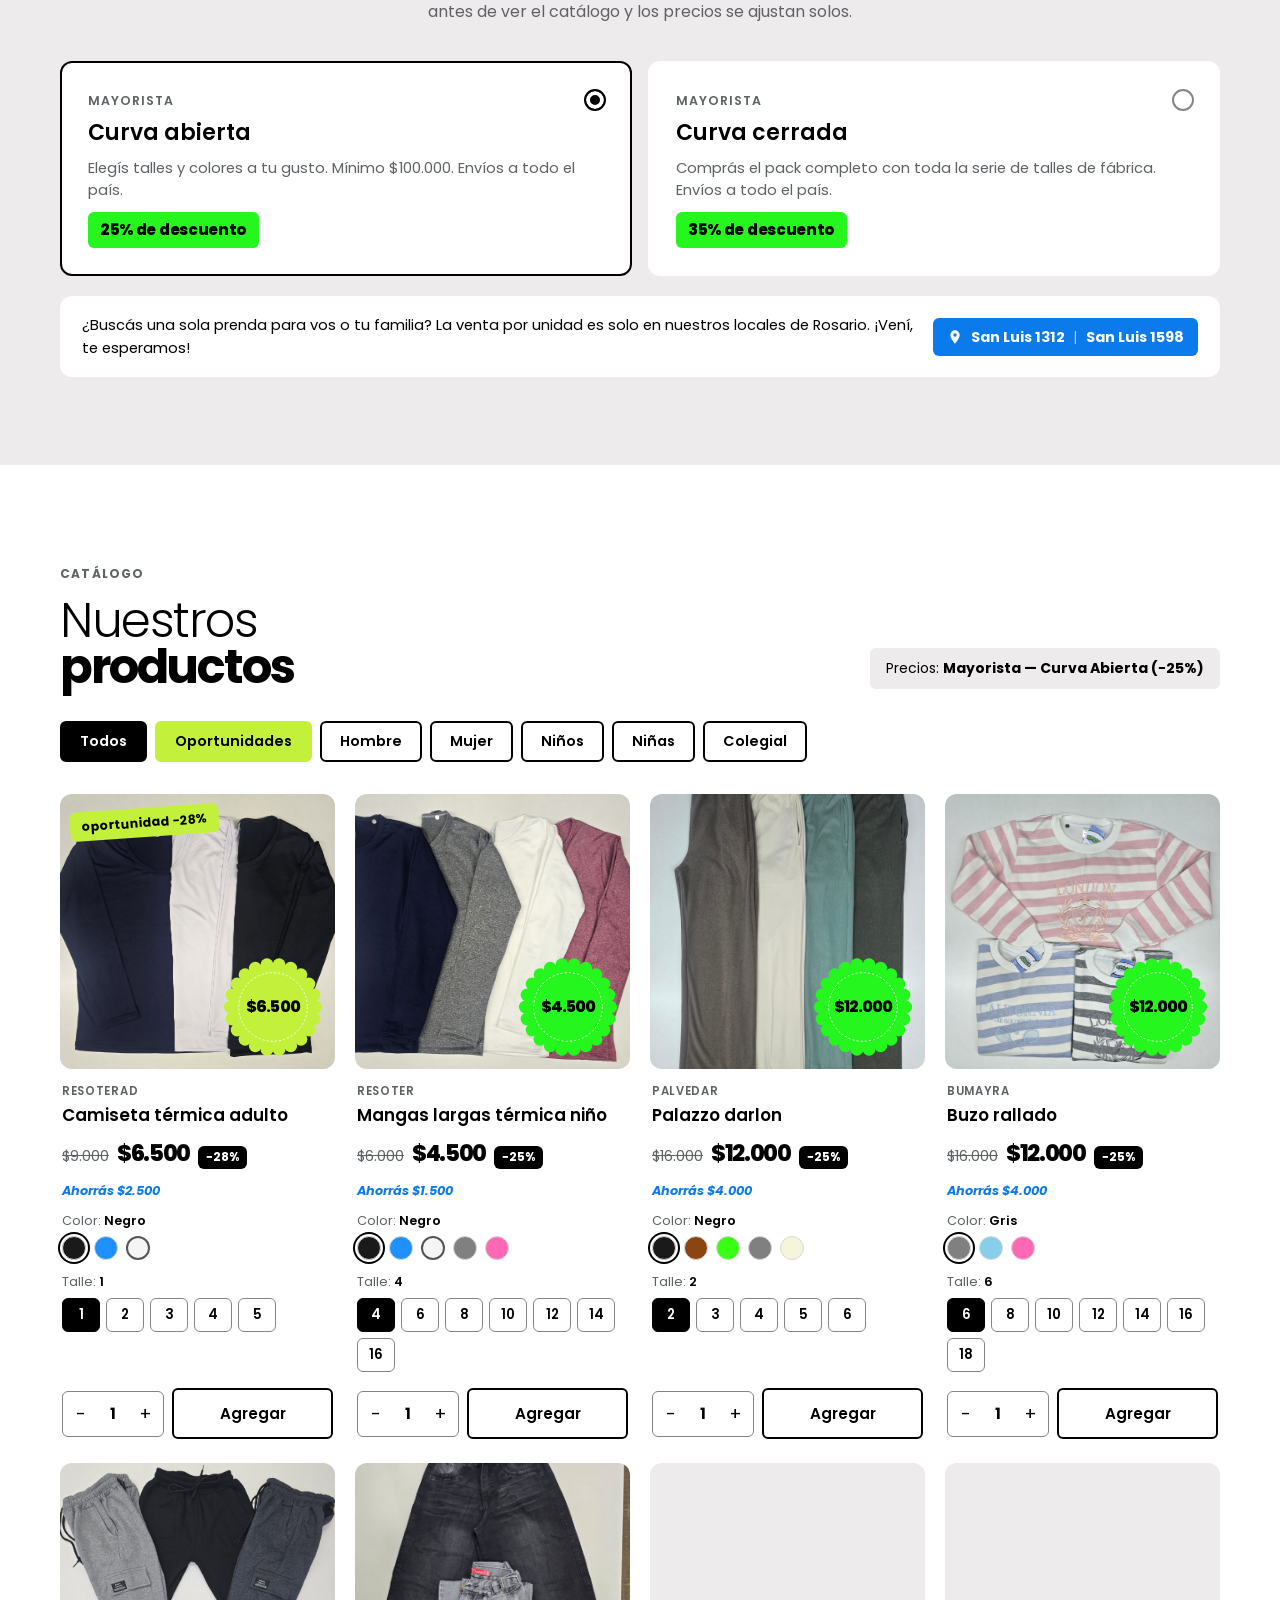
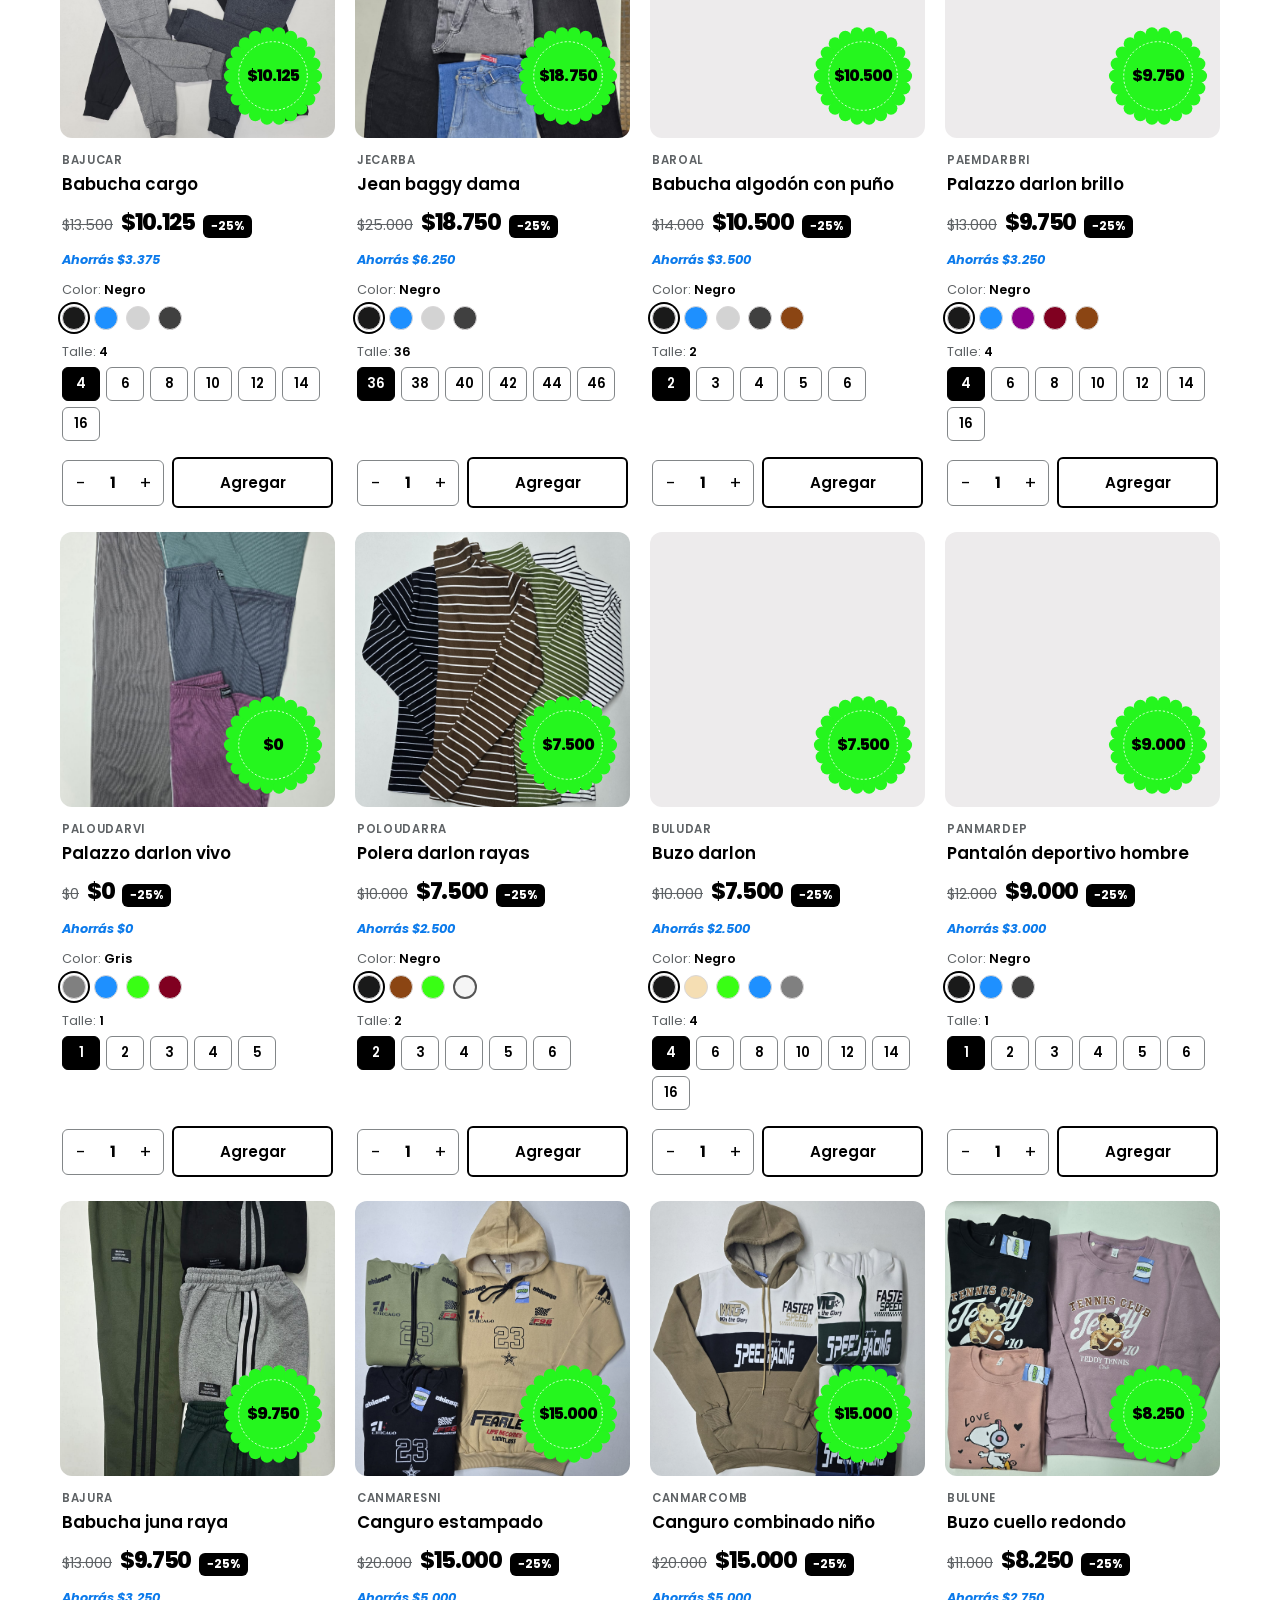
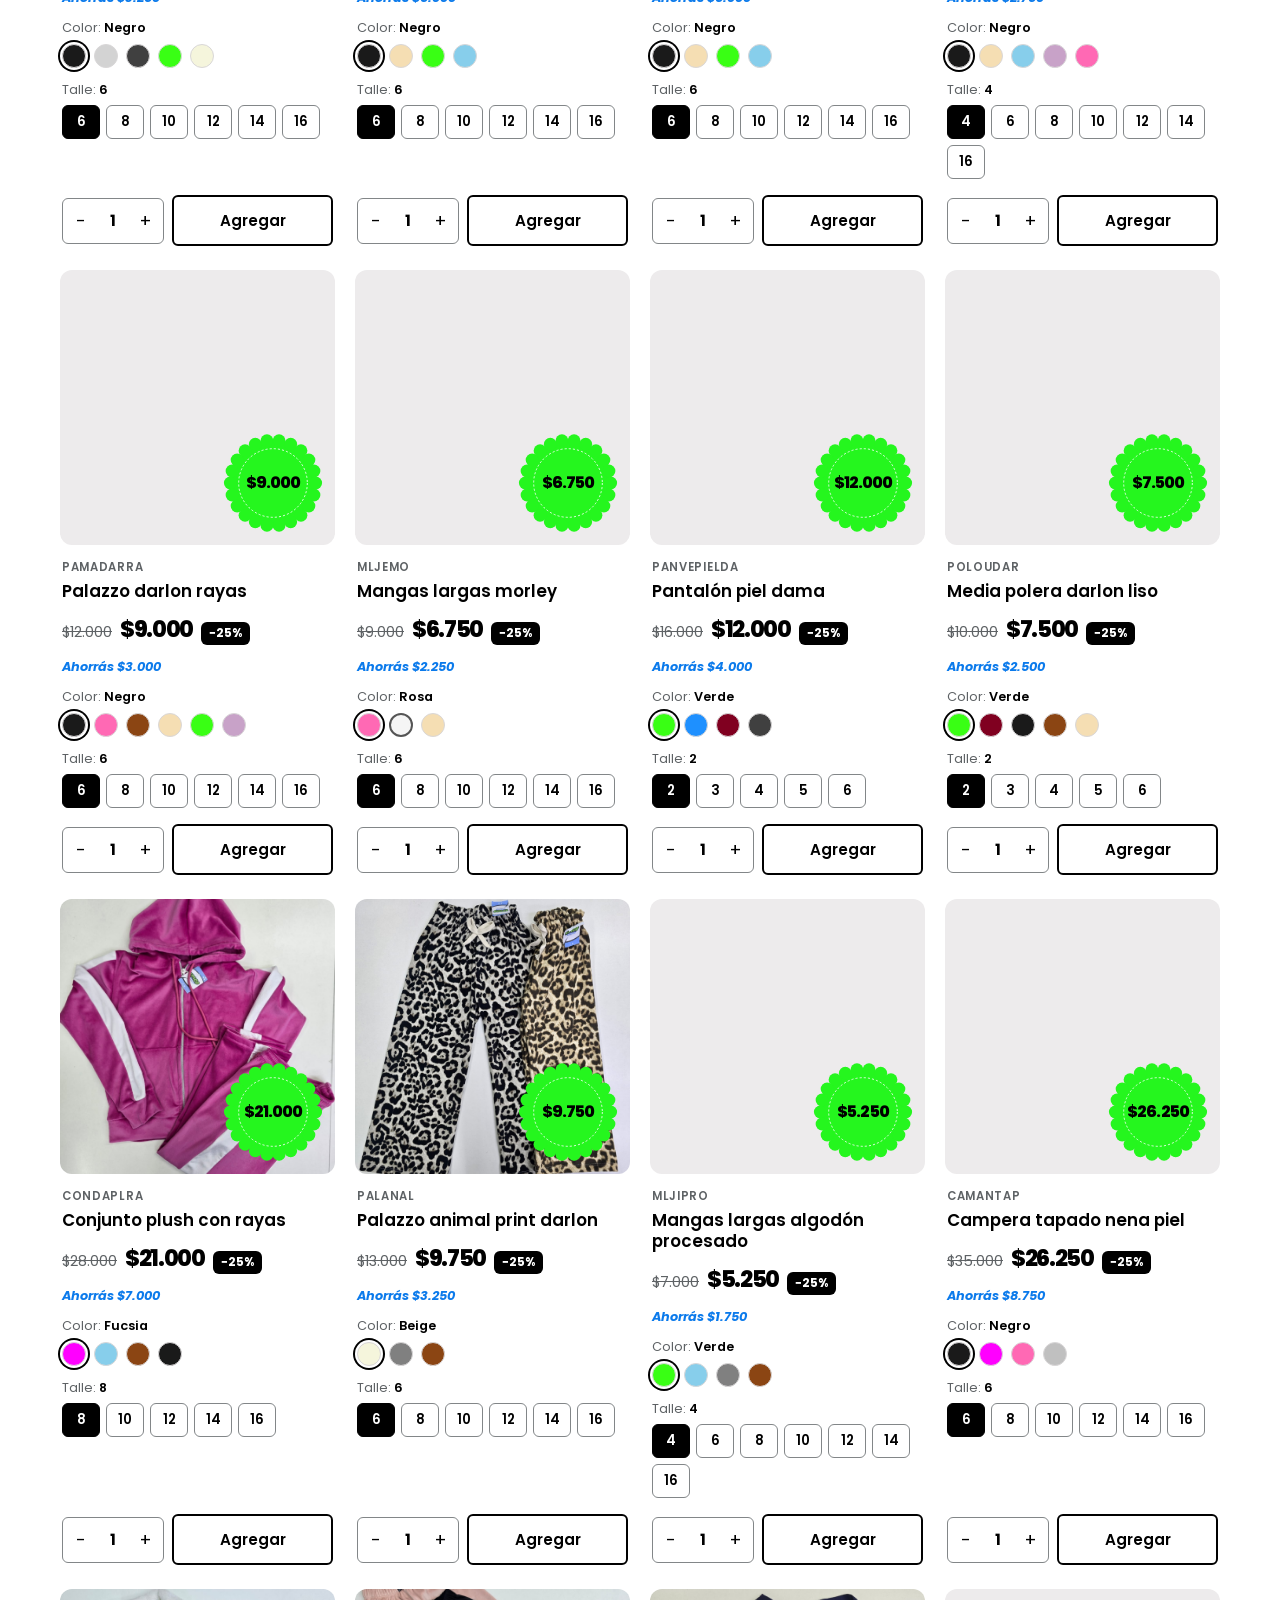
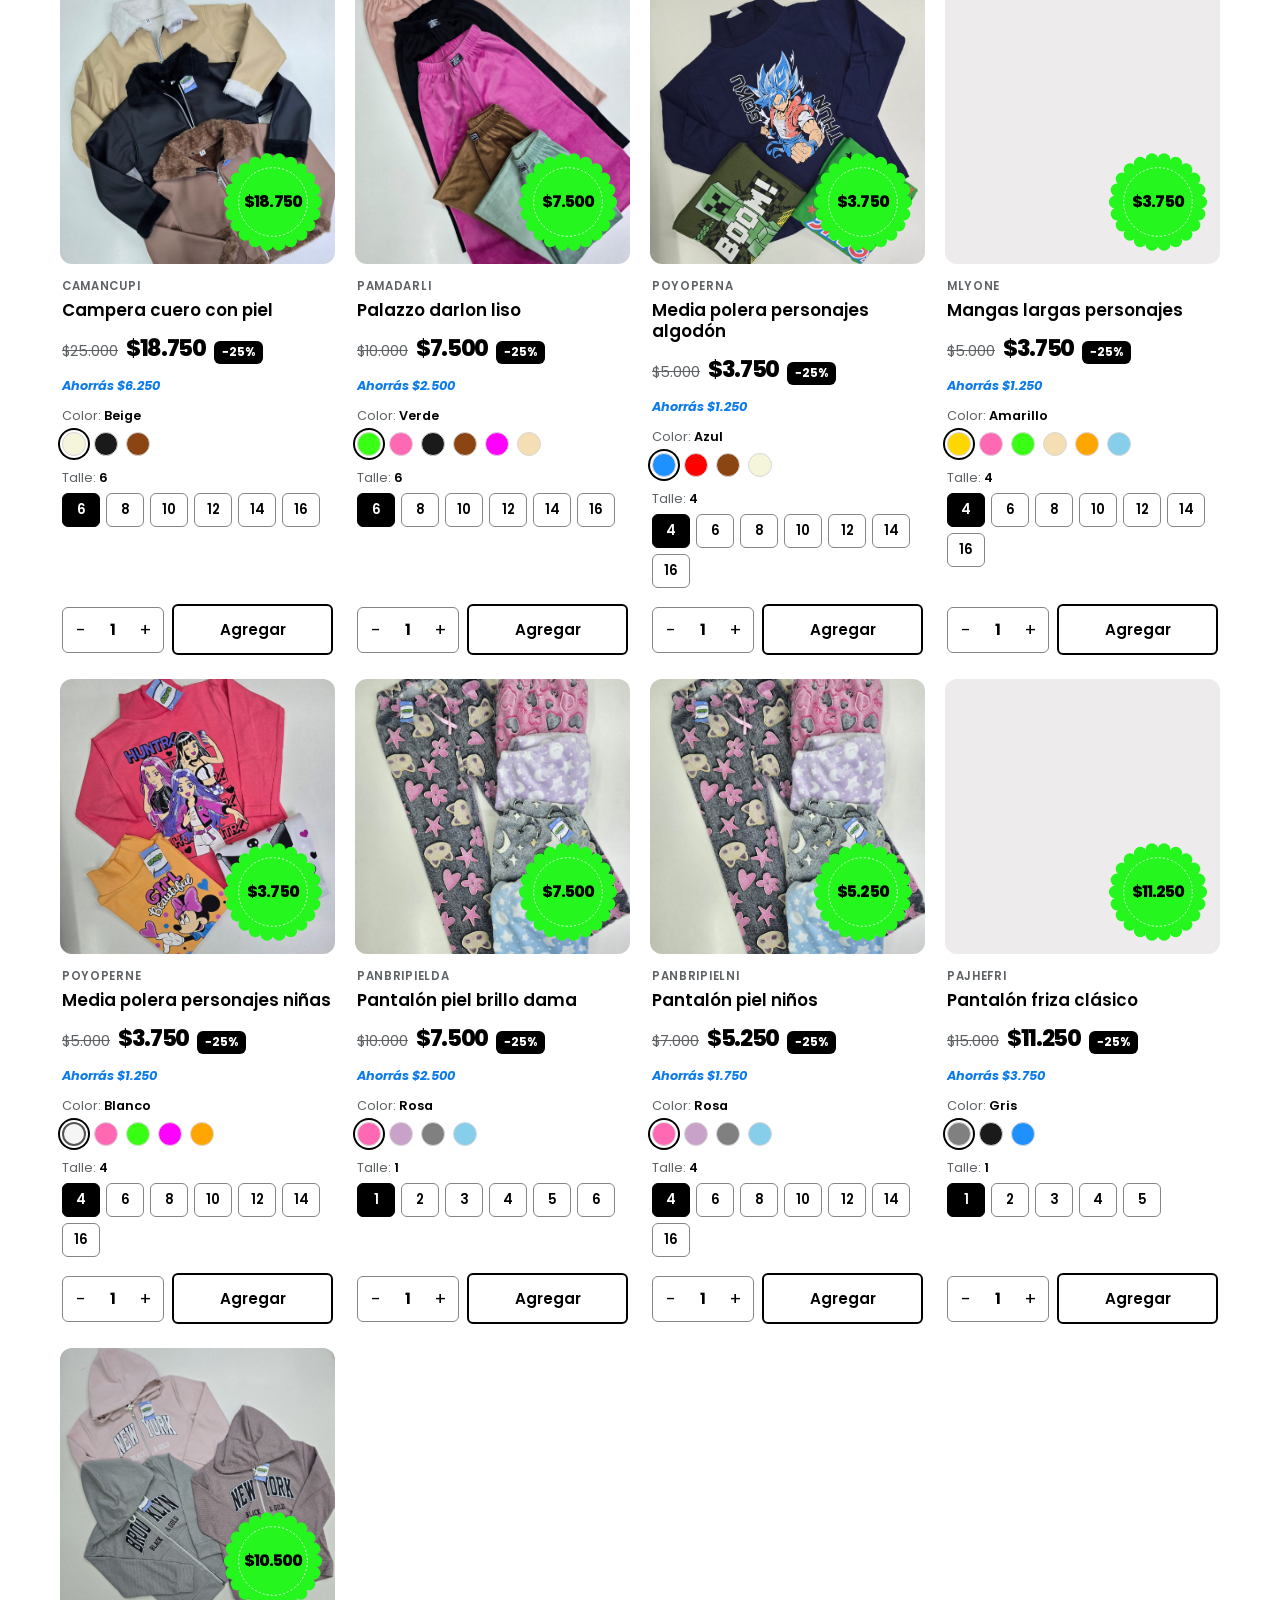
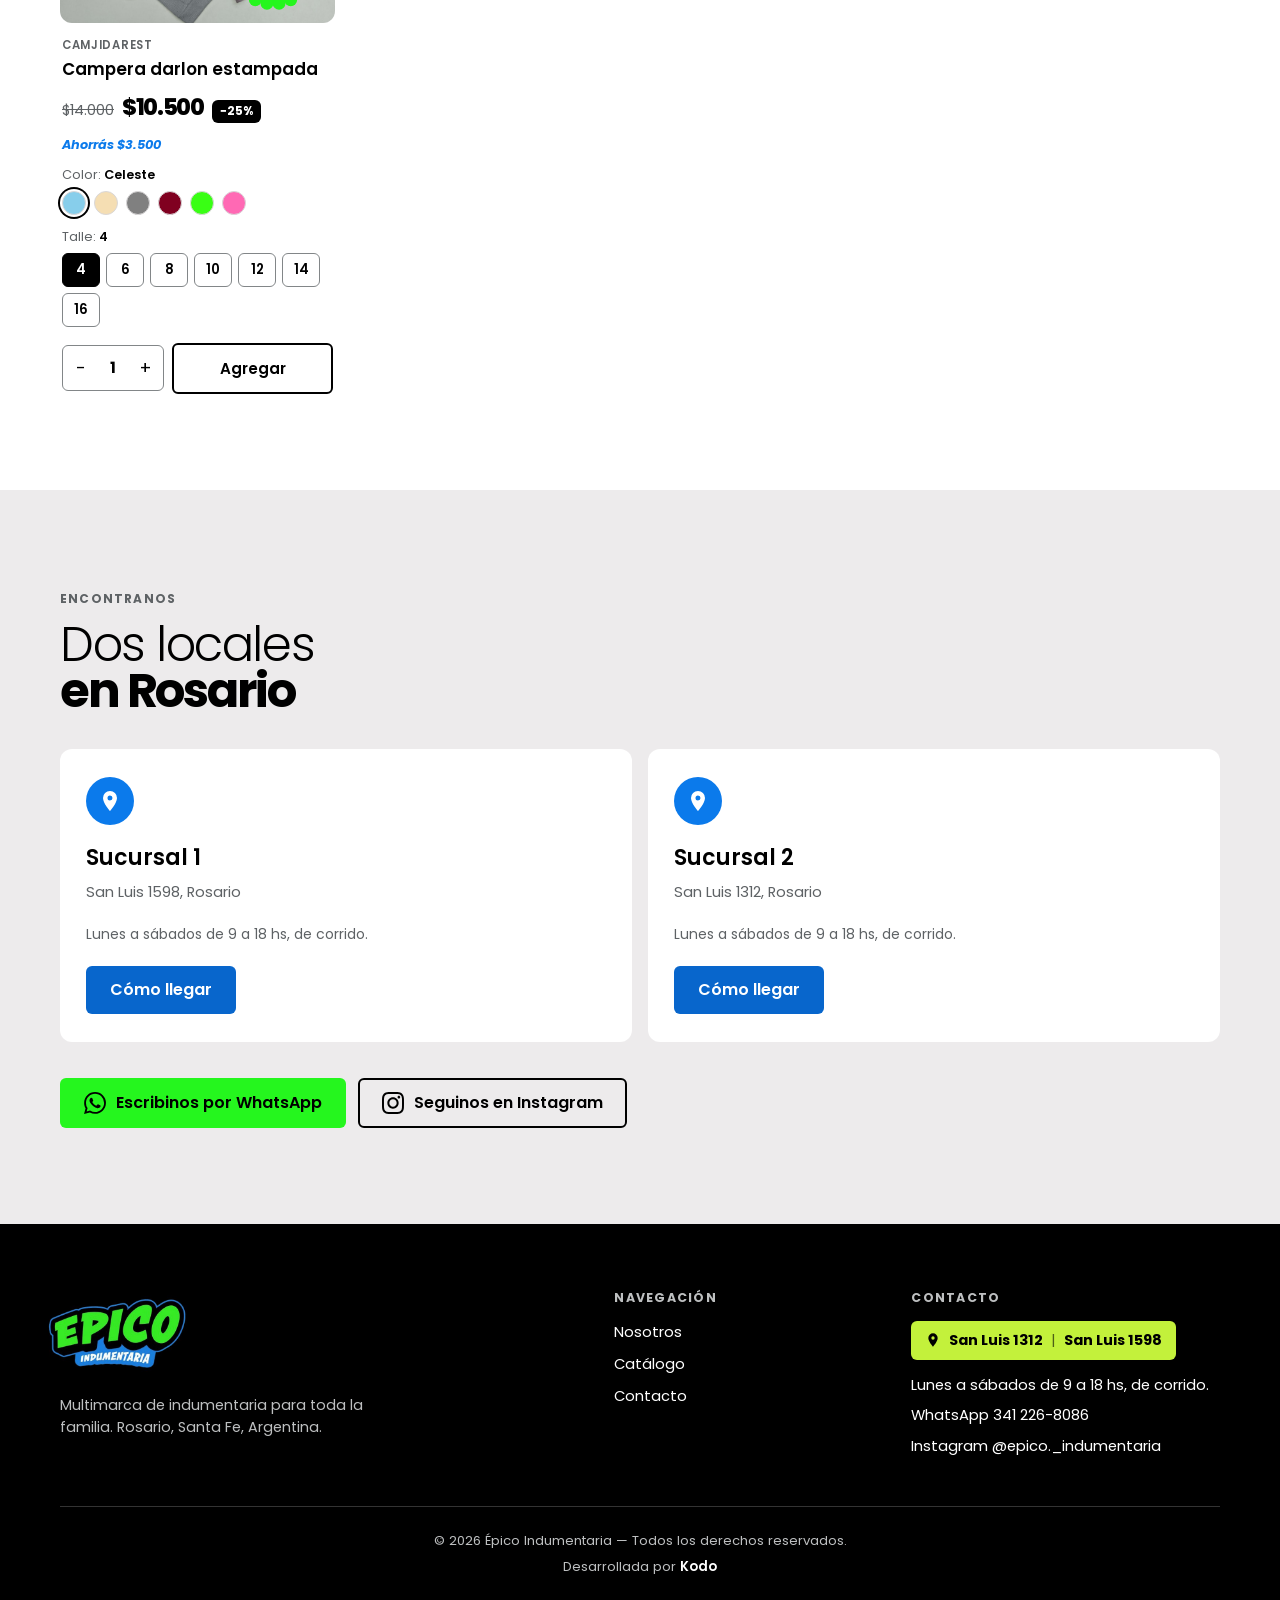
==== commit 8a3eb037: "Rediseño de la web según la guía de marca de Quatra Estudio Fondo blanco, Poppins, paleta oficial (v" ====
--- a/docs/index.html
+++ b/docs/index.html
@@ -3,12 +3,13 @@
 <head>
   <meta charset="UTF-8">
   <meta name="viewport" content="width=device-width, initial-scale=1.0">
+  <meta name="theme-color" content="#FFFFFF">
   <meta name="description" content="Épico Indumentaria — Multimarca de ropa para toda la familia en Rosario. San Luis 1598 y San Luis 1312. Minorista y Mayorista con envíos a todo el país.">
   <title>Épico Indumentaria | Rosario</title>
-  <link rel="stylesheet" href="css/styles.css?v=202610052240">
+  <link rel="stylesheet" href="css/styles.css?v=202611171200">
   <link rel="preconnect" href="https://fonts.googleapis.com">
   <link rel="preconnect" href="https://fonts.gstatic.com" crossorigin>
-  <link href="https://fonts.googleapis.com/css2?family=Bebas+Neue&family=Inter:wght@400;500;600;700;800&display=swap" rel="stylesheet">
+  <link href="https://fonts.googleapis.com/css2?family=Poppins:ital,wght@0,300;0,400;0,600;0,700;0,800;1,700;1,800&display=swap" rel="stylesheet">
 
   <!-- Google Analytics -->
   <script async src="https://www.googletagmanager.com/gtag/js?id=G-D0J2YWJC5S"></script>
@@ -25,18 +26,18 @@
   <div class="ticker-wrap">
     <div class="ticker-track">
       <div class="ticker-content">
-        <span>🔥 ¡NUEVA TEMPORADA DISPONIBLE!</span><span class="sep">•</span>
-        <span>📦 Envíos mayoristas a TODO el país</span><span class="sep">•</span>
-        <span>🏫 Toda la línea Colegial en stock</span><span class="sep">•</span>
-        <span>💰 ¡Descuentos de hasta el 35% para revendedores!</span><span class="sep">•</span>
-        <span>👕 Ropa para toda la familia al mejor precio</span><span class="sep">•</span>
-        <span>🛍️ Dos locales en San Luis — Rosario</span><span class="sep">•</span>
-        <span>🔥 ¡NUEVA TEMPORADA DISPONIBLE!</span><span class="sep">•</span>
-        <span>📦 Envíos mayoristas a TODO el país</span><span class="sep">•</span>
-        <span>🏫 Toda la línea Colegial en stock</span><span class="sep">•</span>
-        <span>💰 ¡Descuentos de hasta el 35% para revendedores!</span><span class="sep">•</span>
-        <span>👕 Ropa para toda la familia al mejor precio</span><span class="sep">•</span>
-        <span>🛍️ Dos locales en San Luis — Rosario</span><span class="sep">•</span>
+        <span>¡NUEVA TEMPORADA DISPONIBLE!</span><span class="sep">●</span>
+        <span>Envíos mayoristas a TODO el país</span><span class="sep">●</span>
+        <span>Toda la línea Colegial en stock</span><span class="sep">●</span>
+        <span>¡Descuentos de hasta el 35% para revendedores!</span><span class="sep">●</span>
+        <span>Ropa para toda la familia al mejor precio</span><span class="sep">●</span>
+        <span>Dos locales en San Luis — Rosario</span><span class="sep">●</span>
+        <span>¡NUEVA TEMPORADA DISPONIBLE!</span><span class="sep">●</span>
+        <span>Envíos mayoristas a TODO el país</span><span class="sep">●</span>
+        <span>Toda la línea Colegial en stock</span><span class="sep">●</span>
+        <span>¡Descuentos de hasta el 35% para revendedores!</span><span class="sep">●</span>
+        <span>Ropa para toda la familia al mejor precio</span><span class="sep">●</span>
+        <span>Dos locales en San Luis — Rosario</span><span class="sep">●</span>
       </div>
     </div>
   </div>
@@ -45,12 +46,13 @@
   <header class="site-header" id="top">
     <div class="header-inner container">
       <a href="#top" class="logo-wrap">
-        <img src="assets/logo.png" alt="Épico Indumentaria" class="logo-img">
+        <img src="assets/logo-color.png" alt="Épico Indumentaria" class="logo-img" width="480" height="324">
       </a>
       <nav class="main-nav" id="mainNav">
         <a href="#nosotros">Nosotros</a>
         <a href="#catalogo">Catálogo</a>
         <a href="#contacto">Contacto</a>
+        <a href="#contacto" class="direccion header-direccion"><svg width="16" height="16" viewBox="0 0 24 24" fill="currentColor" aria-hidden="true"><path d="M12 2a7 7 0 0 0-7 7c0 5.25 7 13 7 13s7-7.75 7-13a7 7 0 0 0-7-7zm0 9.5A2.5 2.5 0 1 1 12 6.5a2.5 2.5 0 0 1 0 5z"/></svg>San Luis 1312 <span class="sep">|</span> San Luis 1598</a>
         <a href="https://www.instagram.com/epico._indumentaria" target="_blank" class="nav-ig" aria-label="Instagram">
           <svg width="20" height="20" viewBox="0 0 24 24" fill="currentColor"><path d="M12 2.163c3.204 0 3.584.012 4.85.07 3.252.148 4.771 1.691 4.919 4.919.058 1.265.069 1.645.069 4.849 0 3.205-.012 3.584-.069 4.849-.149 3.225-1.664 4.771-4.919 4.919-1.266.058-1.644.07-4.85.07-3.204 0-3.584-.012-4.849-.07-3.26-.149-4.771-1.699-4.919-4.92-.058-1.265-.07-1.644-.07-4.849 0-3.204.013-3.583.07-4.849.149-3.227 1.664-4.771 4.919-4.919 1.266-.057 1.645-.069 4.849-.069zm0-2.163c-3.259 0-3.667.014-4.947.072-4.358.2-6.78 2.618-6.98 6.98-.059 1.281-.073 1.689-.073 4.948 0 3.259.014 3.668.072 4.948.2 4.358 2.618 6.78 6.98 6.98 1.281.058 1.689.072 4.948.072 3.259 0 3.668-.014 4.948-.072 4.354-.2 6.782-2.618 6.979-6.98.059-1.28.073-1.689.073-4.948 0-3.259-.014-3.667-.072-4.947-.196-4.354-2.617-6.78-6.979-6.98-1.281-.059-1.69-.073-4.949-.073zm0 5.838c-3.403 0-6.162 2.759-6.162 6.162s2.759 6.163 6.162 6.163 6.162-2.759 6.162-6.163c0-3.403-2.759-6.162-6.162-6.162zm0 10.162c-2.209 0-4-1.79-4-4 0-2.209 1.791-4 4-4s4 1.791 4 4c0 2.21-1.791 4-4 4zm6.406-11.845c-.796 0-1.441.645-1.441 1.44s.645 1.44 1.441 1.44c.795 0 1.439-.645 1.439-1.44s-.644-1.44-1.439-1.44z"/></svg>
         </a>
@@ -107,29 +109,29 @@
       <div class="about-grid">
         <div class="about-text">
           <span class="section-tag">Sobre nosotros</span>
-          <h2>Somos Épico.<br>Y lo del precio<br><span class="hl-green">no es chiste.</span></h2>
+          <h2 class="titular titular-xl"><span>Somos Épico.</span><strong>Y lo del precio <em class="hl-blue">no es chiste.</em></strong></h2>
           <p>Somos un multimarca de indumentaria con dos locales en el corazón de Rosario. Acá encontrarás ropa para toda la familia — desde los más chicos hasta los más grandes — con una variedad que no vas a encontrar en otro lado.</p>
           <p>Somos especialistas en toda la línea <strong>colegial y escolar</strong>, y trabajamos tanto al por menor como al por mayor para que puedas vestir bien sin vaciar el bolsillo.</p>
-          <a href="#catalogo" class="btn-outline">Explorar catálogo</a>
+          <a href="#catalogo" class="btn btn-borde">Mirá el catálogo</a>
         </div>
         <div class="pillars-grid">
           <div class="pillar">
-            <span class="pillar-icon">👨‍👩‍👧‍👦</span>
+            <span class="pillar-num">01</span>
             <h4>Para toda la familia</h4>
             <p>Niños, niñas, hombres y mujeres</p>
           </div>
           <div class="pillar">
-            <span class="pillar-icon">🏫</span>
+            <span class="pillar-num">02</span>
             <h4>Especialistas Colegial</h4>
             <p>Toda la línea escolar disponible</p>
           </div>
           <div class="pillar">
-            <span class="pillar-icon">💰</span>
+            <span class="pillar-num">03</span>
             <h4>Los mejores precios</h4>
             <p>Competitivos y accesibles siempre</p>
           </div>
           <div class="pillar">
-            <span class="pillar-icon">📦</span>
+            <span class="pillar-num">04</span>
             <h4>Envíos a todo el país</h4>
             <p>Para mayoristas y revendedores</p>
           </div>
@@ -141,16 +143,18 @@
   <!-- CLIENT SELECTOR -->
   <section class="client-selector-section" id="selectorCliente">
     <div class="container">
-      <span class="section-tag">Precios personalizados</span>
-      <h2 class="selector-title">Elegí tu perfil<br>y <span class="hl-green">los precios se adaptan solos</span></h2>
-      <p class="selector-subtitle">Este catálogo es exclusivo para pedidos mayoristas. Elegí tu modalidad antes de ver el catálogo y los precios se ajustan solos.</p>
+      <div class="selector-head">
+        <span class="section-tag">Precios mayoristas</span>
+        <h2 class="titular selector-title"><span>Elegí tu</span><strong>modalidad</strong></h2>
+        <p class="selector-subtitle">Este catálogo es exclusivo para pedidos mayoristas. Elegí tu modalidad antes de ver el catálogo y los precios se ajustan solos.</p>
+      </div>
       <div class="selector-cards">
 
         <label class="selector-card" for="tipo-curva-abierta">
           <input type="radio" name="clientType" id="tipo-curva-abierta" value="curva-abierta" checked>
           <div class="selector-card-inner">
-            <span class="selector-icon">📦</span>
-            <h3>Mayorista — Curva Abierta</h3>
+            <span class="selector-kicker">Mayorista</span>
+            <h3>Curva abierta</h3>
             <p>Elegís talles y colores a tu gusto. Mínimo $100.000. Envíos a todo el país.</p>
             <span class="selector-badge discount-a">25% de descuento</span>
           </div>
@@ -159,8 +163,8 @@
         <label class="selector-card" for="tipo-curva-cerrada">
           <input type="radio" name="clientType" id="tipo-curva-cerrada" value="curva-cerrada">
           <div class="selector-card-inner">
-            <span class="selector-icon">🏭</span>
-            <h3>Mayorista — Curva Cerrada</h3>
+            <span class="selector-kicker">Mayorista</span>
+            <h3>Curva cerrada</h3>
             <p>Comprás el pack completo con toda la serie de talles de fábrica. Envíos a todo el país.</p>
             <span class="selector-badge discount-b">35% de descuento</span>
           </div>
@@ -168,8 +172,8 @@
 
       </div>
       <div class="retail-notice">
-        <span>🏪</span>
-        <p>¿Buscás comprar una sola prenda para vos o tu familia? Esa modalidad es solo en nuestros locales: <strong>San Luis 1598</strong> y <strong>San Luis 1312</strong>, Rosario. ¡Te esperamos!</p>
+        <p>¿Buscás una sola prenda para vos o tu familia? La venta por unidad es solo en nuestros locales de Rosario. ¡Vení, te esperamos!</p>
+        <span class="direccion"><svg width="16" height="16" viewBox="0 0 24 24" fill="currentColor" aria-hidden="true"><path d="M12 2a7 7 0 0 0-7 7c0 5.25 7 13 7 13s7-7.75 7-13a7 7 0 0 0-7-7zm0 9.5A2.5 2.5 0 1 1 12 6.5a2.5 2.5 0 0 1 0 5z"/></svg>San Luis 1312 <span class="sep">|</span> San Luis 1598</span>
       </div>
     </div>
   </section>
@@ -180,16 +184,15 @@
       <div class="catalog-header">
         <div>
           <span class="section-tag">Catálogo</span>
-          <h2>Nuestros productos</h2>
+          <h2 class="titular"><span>Nuestros</span><strong>productos</strong></h2>
         </div>
         <div class="price-mode-pill" id="priceModePill">
-          <span class="pill-icon">📦</span>
           <span id="pillText">Precios: <strong>Mayorista — Curva Abierta (−25%)</strong></span>
         </div>
       </div>
       <div class="catalog-filters" id="catalogFilters">
         <button class="filter-btn active" data-filter="all">Todos</button>
-        <button class="filter-btn filter-btn-promo" data-filter="oportunidades">🔥 Oportunidades</button>
+        <button class="filter-btn filter-btn-promo" data-filter="oportunidades">Oportunidades</button>
         <button class="filter-btn" data-filter="hombre">Hombre</button>
         <button class="filter-btn" data-filter="mujer">Mujer</button>
         <button class="filter-btn" data-filter="ninos">Niños</button>
@@ -204,33 +207,29 @@
   <section class="contact-section" id="contacto">
     <div class="container">
       <span class="section-tag">Encontranos</span>
-      <h2>Dos locales en Rosario</h2>
+      <h2 class="titular"><span>Dos locales</span><strong>en Rosario</strong></h2>
       <div class="locations-grid">
         <div class="location-card">
-          <div class="loc-icon">📍</div>
+          <div class="loc-icon"><svg width="24" height="24" viewBox="0 0 24 24" fill="currentColor" aria-hidden="true"><path d="M12 2a7 7 0 0 0-7 7c0 5.25 7 13 7 13s7-7.75 7-13a7 7 0 0 0-7-7zm0 9.5A2.5 2.5 0 1 1 12 6.5a2.5 2.5 0 0 1 0 5z"/></svg></div>
           <h3>Sucursal 1</h3>
           <p class="loc-address">San Luis 1598, Rosario</p>
-          <a href="https://maps.google.com/?q=San+Luis+1598+Rosario+Santa+Fe+Argentina" target="_blank" class="btn-map">
-            <svg width="14" height="14" viewBox="0 0 24 24" fill="none" stroke="currentColor" stroke-width="2.5"><path d="M21 10c0 7-9 13-9 13s-9-6-9-13a9 9 0 0118 0z"/><circle cx="12" cy="10" r="3"/></svg>
-            Ver en Google Maps
-          </a>
+          <p class="loc-hours">Lunes a sábados de 9 a 18 hs, de corrido.</p>
+          <a href="https://maps.google.com/?q=San+Luis+1598+Rosario+Santa+Fe+Argentina" target="_blank" rel="noopener" class="btn btn-azul">Cómo llegar</a>
         </div>
         <div class="location-card">
-          <div class="loc-icon">📍</div>
+          <div class="loc-icon"><svg width="24" height="24" viewBox="0 0 24 24" fill="currentColor" aria-hidden="true"><path d="M12 2a7 7 0 0 0-7 7c0 5.25 7 13 7 13s7-7.75 7-13a7 7 0 0 0-7-7zm0 9.5A2.5 2.5 0 1 1 12 6.5a2.5 2.5 0 0 1 0 5z"/></svg></div>
           <h3>Sucursal 2</h3>
           <p class="loc-address">San Luis 1312, Rosario</p>
-          <a href="https://maps.google.com/?q=San+Luis+1312+Rosario+Santa+Fe+Argentina" target="_blank" class="btn-map">
-            <svg width="14" height="14" viewBox="0 0 24 24" fill="none" stroke="currentColor" stroke-width="2.5"><path d="M21 10c0 7-9 13-9 13s-9-6-9-13a9 9 0 0118 0z"/><circle cx="12" cy="10" r="3"/></svg>
-            Ver en Google Maps
-          </a>
+          <p class="loc-hours">Lunes a sábados de 9 a 18 hs, de corrido.</p>
+          <a href="https://maps.google.com/?q=San+Luis+1312+Rosario+Santa+Fe+Argentina" target="_blank" rel="noopener" class="btn btn-azul">Cómo llegar</a>
         </div>
       </div>
       <div class="contact-ctas">
-        <a href="https://wa.me/5493412268086" target="_blank" class="btn-wapp-big">
+        <a href="https://wa.me/5493412268086" target="_blank" rel="noopener" class="btn btn-verde">
           <svg width="22" height="22" viewBox="0 0 24 24" fill="currentColor"><path d="M17.472 14.382c-.297-.149-1.758-.867-2.03-.967-.273-.099-.471-.148-.67.15-.197.297-.767.966-.94 1.164-.173.199-.347.223-.644.075-.297-.15-1.255-.463-2.39-1.475-.883-.788-1.48-1.761-1.653-2.059-.173-.297-.018-.458.13-.606.134-.133.298-.347.446-.52.149-.174.198-.298.298-.497.099-.198.05-.371-.025-.52-.075-.149-.669-1.612-.916-2.207-.242-.579-.487-.5-.669-.51-.173-.008-.371-.01-.57-.01-.198 0-.52.074-.792.372-.272.297-1.04 1.016-1.04 2.479 0 1.462 1.065 2.875 1.213 3.074.149.198 2.096 3.2 5.077 4.487.709.306 1.262.489 1.694.625.712.227 1.36.195 1.871.118.571-.085 1.758-.719 2.006-1.413.248-.694.248-1.289.173-1.413-.074-.124-.272-.198-.57-.347m-5.421 7.403h-.004a9.87 9.87 0 01-5.031-1.378l-.361-.214-3.741.982.998-3.648-.235-.374a9.86 9.86 0 01-1.51-5.26c.001-5.45 4.436-9.884 9.888-9.884 2.64 0 5.122 1.03 6.988 2.898a9.825 9.825 0 012.893 6.994c-.003 5.45-4.437 9.884-9.885 9.884m8.413-18.297A11.815 11.815 0 0012.05 0C5.495 0 .16 5.335.157 11.892c0 2.096.547 4.142 1.588 5.945L.057 24l6.305-1.654a11.882 11.882 0 005.683 1.448h.005c6.554 0 11.89-5.335 11.893-11.893a11.821 11.821 0 00-3.48-8.413z"/></svg>
-          Escribinos al WhatsApp
+          Escribinos por WhatsApp
         </a>
-        <a href="https://www.instagram.com/epico._indumentaria" target="_blank" class="btn-ig-big">
+        <a href="https://www.instagram.com/epico._indumentaria" target="_blank" rel="noopener" class="btn btn-borde">
           <svg width="22" height="22" viewBox="0 0 24 24" fill="currentColor"><path d="M12 2.163c3.204 0 3.584.012 4.85.07 3.252.148 4.771 1.691 4.919 4.919.058 1.265.069 1.645.069 4.849 0 3.205-.012 3.584-.069 4.849-.149 3.225-1.664 4.771-4.919 4.919-1.266.058-1.644.07-4.85.07-3.204 0-3.584-.012-4.849-.07-3.26-.149-4.771-1.699-4.919-4.92-.058-1.265-.07-1.644-.07-4.849 0-3.204.013-3.583.07-4.849.149-3.227 1.664-4.771 4.919-4.919 1.266-.057 1.645-.069 4.849-.069zm0-2.163c-3.259 0-3.667.014-4.947.072-4.358.2-6.78 2.618-6.98 6.98-.059 1.281-.073 1.689-.073 4.948 0 3.259.014 3.668.072 4.948.2 4.358 2.618 6.78 6.98 6.98 1.281.058 1.689.072 4.948.072 3.259 0 3.668-.014 4.948-.072 4.354-.2 6.782-2.618 6.979-6.98.059-1.28.073-1.689.073-4.948 0-3.259-.014-3.667-.072-4.947-.196-4.354-2.617-6.78-6.979-6.98-1.281-.059-1.69-.073-4.949-.073zm0 5.838c-3.403 0-6.162 2.759-6.162 6.162s2.759 6.163 6.162 6.163 6.162-2.759 6.162-6.163c0-3.403-2.759-6.162-6.162-6.162zm0 10.162c-2.209 0-4-1.79-4-4 0-2.209 1.791-4 4-4s4 1.791 4 4c0 2.21-1.791 4-4 4zm6.406-11.845c-.796 0-1.441.645-1.441 1.44s.645 1.44 1.441 1.44c.795 0 1.439-.645 1.439-1.44s-.644-1.44-1.439-1.44z"/></svg>
           Seguinos en Instagram
         </a>
@@ -254,9 +253,10 @@
         </div>
         <div class="footer-info">
           <h4>Contacto</h4>
-          <p>📍 San Luis 1598 y 1312, Rosario</p>
-          <p>📱 341 226-8086</p>
-          <p>📸 @epico._indumentaria</p>
+          <span class="direccion direccion-lima"><svg width="16" height="16" viewBox="0 0 24 24" fill="currentColor" aria-hidden="true"><path d="M12 2a7 7 0 0 0-7 7c0 5.25 7 13 7 13s7-7.75 7-13a7 7 0 0 0-7-7zm0 9.5A2.5 2.5 0 1 1 12 6.5a2.5 2.5 0 0 1 0 5z"/></svg>San Luis 1312 <span class="sep">|</span> San Luis 1598</span>
+          <p>Lunes a sábados de 9 a 18 hs, de corrido.</p>
+          <p>WhatsApp 341 226-8086</p>
+          <p>Instagram @epico._indumentaria</p>
         </div>
       </div>
       <div class="footer-bottom">
@@ -299,7 +299,7 @@
   <div class="modal-overlay" id="modalOverlay">
     <div class="order-modal" id="orderModal">
       <button class="modal-close-btn" id="modalClose">✕</button>
-      <h3>¡Ya casi está tu pedido! 🎉</h3>
+      <h3>¡Ya casi está tu pedido!</h3>
       <p class="modal-sub">Completá estos datos y te mandamos el resumen por WhatsApp.</p>
       <div class="disclaimer-box">
         <span>⚠️</span>
@@ -327,7 +327,7 @@
           <div class="delivery-options">
             <label class="delivery-opt">
               <input type="radio" name="delivery" value="envio" checked>
-              <span>📦 Envío a domicilio</span>
+              <span>Envío a domicilio</span>
             </label>
             <label class="delivery-opt">
               <input type="radio" name="delivery" value="retiro">
@@ -388,8 +388,8 @@
     <svg width="26" height="26" viewBox="0 0 24 24" fill="currentColor"><path d="M17.472 14.382c-.297-.149-1.758-.867-2.03-.967-.273-.099-.471-.148-.67.15-.197.297-.767.966-.94 1.164-.173.199-.347.223-.644.075-.297-.15-1.255-.463-2.39-1.475-.883-.788-1.48-1.761-1.653-2.059-.173-.297-.018-.458.13-.606.134-.133.298-.347.446-.52.149-.174.198-.298.298-.497.099-.198.05-.371-.025-.52-.075-.149-.669-1.612-.916-2.207-.242-.579-.487-.5-.669-.51-.173-.008-.371-.01-.57-.01-.198 0-.52.074-.792.372-.272.297-1.04 1.016-1.04 2.479 0 1.462 1.065 2.875 1.213 3.074.149.198 2.096 3.2 5.077 4.487.709.306 1.262.489 1.694.625.712.227 1.36.195 1.871.118.571-.085 1.758-.719 2.006-1.413.248-.694.248-1.289.173-1.413-.074-.124-.272-.198-.57-.347m-5.421 7.403h-.004a9.87 9.87 0 01-5.031-1.378l-.361-.214-3.741.982.998-3.648-.235-.374a9.86 9.86 0 01-1.51-5.26c.001-5.45 4.436-9.884 9.888-9.884 2.64 0 5.122 1.03 6.988 2.898a9.825 9.825 0 012.893 6.994c-.003 5.45-4.437 9.884-9.885 9.884m8.413-18.297A11.815 11.815 0 0012.05 0C5.495 0 .16 5.335.157 11.892c0 2.096.547 4.142 1.588 5.945L.057 24l6.305-1.654a11.882 11.882 0 005.683 1.448h.005c6.554 0 11.89-5.335 11.893-11.893a11.821 11.821 0 00-3.48-8.413z"/></svg>
   </a>
 
-  <script src="js/data.js?v=202610052240"></script>
-  <script src="js/app.js?v=202610052240"></script>
+  <script src="js/data.js?v=202611171200"></script>
+  <script src="js/app.js?v=202611171200"></script>
   <script src="js/catalog-loader.js"></script>
 </body>
 </html>
--- a/docs/css/styles.css
+++ b/docs/css/styles.css
@@ -1,32 +1,42 @@
 /* ============================================================
    EPICO INDUMENTARIA - styles.css
-   Paleta: verde lima #39FF14, azul electrico #1E90FF, negro #0a0a0a
+   Basado en la "Guía de marca para la web" (Quatra Estudio, nov. 2026):
+   fondo blanco, Poppins, verde/azul/lima solo en piezas chicas,
+   sin degradés ni sombras, esquinas de 6 px.
    ============================================================ */
 
 *, *::before, *::after { box-sizing: border-box; margin: 0; padding: 0; }
 
 :root {
-  --green:   #39FF14;
-  --blue:    #1E90FF;
-  --purple:  #a855f7;
-  --black:   #0a0a0a;
-  --surface: #111111;
-  --card:    #1a1a1a;
-  --border:  #2a2a2a;
-  --text:    #f0f0f0;
-  --muted:   #888888;
-  --wapp:    #25D366;
-  --radius:  12px;
-  --header-h: 110px;
+  /* Paleta oficial */
+  --epico-verde:      #25F61E;
+  --epico-verde-hover:#1EDB18;
+  --epico-azul:       #0B7AEB;
+  --epico-azul-boton: #0866CC;
+  --epico-azul-hover: #0756AD;
+  --epico-lima:       #C3F13B;
+  --epico-negro:      #000000;
+  --epico-blanco:     #FFFFFF;
+  --epico-gris-claro: #EDEBEC;
+  --epico-gris:       #828688;
+  --epico-gris-texto: #5E6265;
+  --epico-fuente:     "Poppins", sans-serif;
+
+  /* Derivados de uso interno */
+  --line:   #D9D7D8;          /* bordes suaves (gris claro un paso más oscuro) */
+  --radius: 6px;              /* botones, pastillas, inputs */
+  --radius-card: 12px;        /* tarjetas */
+  --header-h: 116px;
 }
 
 html { scroll-behavior: smooth; }
 
 body {
-  font-family: 'Inter', sans-serif;
-  background: var(--black);
-  color: var(--text);
-  line-height: 1.6;
+  font-family: var(--epico-fuente);
+  font-size: 16px;
+  background: var(--epico-blanco);
+  color: var(--epico-negro);
+  line-height: 1.55;
   overflow-x: hidden;
   touch-action: manipulation; /* evita el zoom por doble-tap sin bloquear el pinch-zoom */
   -webkit-tap-highlight-color: transparent;
@@ -36,28 +46,136 @@
 
 a { color: inherit; text-decoration: none; touch-action: manipulation; }
 img { display: block; max-width: 100%; }
-button { cursor: pointer; border: none; background: none; font-family: inherit; touch-action: manipulation; }
-
-/* ---- TYPOGRAPHY HELPERS ---- */
+button { cursor: pointer; border: none; background: none; font-family: inherit; color: inherit; touch-action: manipulation; }
+
+:focus-visible { outline: 2px solid var(--epico-azul); outline-offset: 2px; }
+
+/* ============================================================
+   TIPOGRAFÍA — la firma de Epico: Light arriba + Bold abajo
+   ============================================================ */
 .section-tag {
   display: inline-block;
   font-size: .75rem;
   font-weight: 700;
-  letter-spacing: .12em;
+  letter-spacing: .1em;
   text-transform: uppercase;
-  color: var(--blue);
-  margin-bottom: 12px;
-}
-.hl-blue   { color: var(--blue); }
-.hl-green  { color: var(--green); }
-.hl-purple { color: var(--purple); }
+  color: var(--epico-gris-texto);
+  margin-bottom: 14px;
+}
+
+.titular {
+  font-size: 48px;
+  line-height: .95;
+  color: var(--epico-negro);
+}
+.titular span {
+  display: block;
+  font-weight: 300;
+  letter-spacing: -.03em;
+}
+.titular strong {
+  display: block;
+  font-weight: 700;
+  letter-spacing: -.045em;
+}
+.titular em { font-style: italic; font-weight: 700; }
+.titular-xl { font-size: 72px; }
+.titular-sm { font-size: 32px; }
+
+/* Palabras destacadas en títulos grandes: azul (nunca verde sobre blanco) */
+.hl-blue, .hl-green, .hl-purple { color: var(--epico-azul); }
+
+/* ============================================================
+   BOTONES (guía pág. 6)
+   ============================================================ */
+.btn {
+  display: inline-flex;
+  align-items: center;
+  justify-content: center;
+  gap: 10px;
+  min-height: 48px;
+  padding: 12px 22px;
+  border-radius: var(--radius);
+  border: 2px solid transparent;
+  font-family: var(--epico-fuente);
+  font-size: 16px;
+  font-weight: 600;
+  line-height: 1.2;
+  text-align: center;
+  transition: background .15s, color .15s, border-color .15s;
+}
+.btn-verde { background: var(--epico-verde); color: var(--epico-negro); }
+.btn-verde:hover { background: var(--epico-verde-hover); }
+.btn-azul  { background: var(--epico-azul-boton); color: var(--epico-blanco); }
+.btn-azul:hover  { background: var(--epico-azul-hover); }
+.btn-borde { background: transparent; color: var(--epico-negro); border-color: var(--epico-negro); }
+.btn-borde:hover { background: var(--epico-negro); color: var(--epico-blanco); }
+
+/* ============================================================
+   ELEMENTOS DE MARCA (guía pág. 7)
+   ============================================================ */
+
+/* Pastilla de dirección */
+.direccion {
+  display: inline-flex;
+  align-items: center;
+  gap: 8px;
+  padding: 8px 14px;
+  background: var(--epico-azul);
+  color: var(--epico-blanco);
+  font-weight: 700;
+  font-size: .9rem;
+  border-radius: var(--radius);
+  white-space: nowrap;
+}
+.direccion svg { flex-shrink: 0; }
+.direccion .sep { opacity: .6; font-weight: 400; }
+.direccion-lima { background: var(--epico-lima); color: var(--epico-negro); }
+
+/* Sello de precio dentado */
+.price-stamp {
+  position: absolute;
+  right: 10px;
+  bottom: 10px;
+  z-index: 3;
+  width: 104px;
+  height: 104px;
+  display: flex;
+  align-items: center;
+  justify-content: center;
+  background: center / contain no-repeat url("data:image/svg+xml,%3Csvg xmlns='http://www.w3.org/2000/svg' viewBox='0 0 100 100'%3E%3Cg fill='%2325F61E'%3E%3Ccircle cx='50' cy='50' r='41'/%3E%3Ccircle cx='91.00' cy='50.00' r='6.2'/%3E%3Ccircle cx='89.34' cy='61.55' r='6.2'/%3E%3Ccircle cx='84.49' cy='72.17' r='6.2'/%3E%3Ccircle cx='76.85' cy='80.99' r='6.2'/%3E%3Ccircle cx='67.03' cy='87.29' r='6.2'/%3E%3Ccircle cx='55.83' cy='90.58' r='6.2'/%3E%3Ccircle cx='44.17' cy='90.58' r='6.2'/%3E%3Ccircle cx='32.97' cy='87.29' r='6.2'/%3E%3Ccircle cx='23.15' cy='80.99' r='6.2'/%3E%3Ccircle cx='15.51' cy='72.17' r='6.2'/%3E%3Ccircle cx='10.66' cy='61.55' r='6.2'/%3E%3Ccircle cx='9.00' cy='50.00' r='6.2'/%3E%3Ccircle cx='10.66' cy='38.45' r='6.2'/%3E%3Ccircle cx='15.51' cy='27.83' r='6.2'/%3E%3Ccircle cx='23.15' cy='19.01' r='6.2'/%3E%3Ccircle cx='32.97' cy='12.71' r='6.2'/%3E%3Ccircle cx='44.17' cy='9.42' r='6.2'/%3E%3Ccircle cx='55.83' cy='9.42' r='6.2'/%3E%3Ccircle cx='67.03' cy='12.71' r='6.2'/%3E%3Ccircle cx='76.85' cy='19.01' r='6.2'/%3E%3Ccircle cx='84.49' cy='27.83' r='6.2'/%3E%3Ccircle cx='89.34' cy='38.45' r='6.2'/%3E%3C/g%3E%3Ccircle cx='50' cy='50' r='33' fill='none' stroke='%23fff' stroke-width='.8' stroke-dasharray='2 2'/%3E%3C/svg%3E");
+  color: var(--epico-negro);
+  font-weight: 800;
+  font-size: 1rem;
+  letter-spacing: -.06em;
+  pointer-events: none;
+}
+.price-stamp.is-promo {
+  background-image: url("data:image/svg+xml,%3Csvg xmlns='http://www.w3.org/2000/svg' viewBox='0 0 100 100'%3E%3Cg fill='%23C3F13B'%3E%3Ccircle cx='50' cy='50' r='41'/%3E%3Ccircle cx='91.00' cy='50.00' r='6.2'/%3E%3Ccircle cx='89.34' cy='61.55' r='6.2'/%3E%3Ccircle cx='84.49' cy='72.17' r='6.2'/%3E%3Ccircle cx='76.85' cy='80.99' r='6.2'/%3E%3Ccircle cx='67.03' cy='87.29' r='6.2'/%3E%3Ccircle cx='55.83' cy='90.58' r='6.2'/%3E%3Ccircle cx='44.17' cy='90.58' r='6.2'/%3E%3Ccircle cx='32.97' cy='87.29' r='6.2'/%3E%3Ccircle cx='23.15' cy='80.99' r='6.2'/%3E%3Ccircle cx='15.51' cy='72.17' r='6.2'/%3E%3Ccircle cx='10.66' cy='61.55' r='6.2'/%3E%3Ccircle cx='9.00' cy='50.00' r='6.2'/%3E%3Ccircle cx='10.66' cy='38.45' r='6.2'/%3E%3Ccircle cx='15.51' cy='27.83' r='6.2'/%3E%3Ccircle cx='23.15' cy='19.01' r='6.2'/%3E%3Ccircle cx='32.97' cy='12.71' r='6.2'/%3E%3Ccircle cx='44.17' cy='9.42' r='6.2'/%3E%3Ccircle cx='55.83' cy='9.42' r='6.2'/%3E%3Ccircle cx='67.03' cy='12.71' r='6.2'/%3E%3Ccircle cx='76.85' cy='19.01' r='6.2'/%3E%3Ccircle cx='84.49' cy='27.83' r='6.2'/%3E%3Ccircle cx='89.34' cy='38.45' r='6.2'/%3E%3C/g%3E%3Ccircle cx='50' cy='50' r='33' fill='none' stroke='%23fff' stroke-width='.8' stroke-dasharray='2 2'/%3E%3C/svg%3E");
+}
+
+/* Cinta de promo lima, levemente inclinada */
+.promo-badge {
+  position: absolute;
+  top: 14px;
+  left: 10px;
+  z-index: 3;
+  font-size: .78rem;
+  font-weight: 700;
+  padding: 5px 12px;
+  background: var(--epico-lima);
+  color: var(--epico-negro);
+  border-radius: var(--radius);
+  transform: rotate(-4deg);
+  pointer-events: none;
+}
 
 /* ============================================================
    TICKER
    ============================================================ */
 .ticker-wrap {
-  background: var(--green);
-  color: #000;
+  background: var(--epico-negro);
+  color: var(--epico-blanco);
   overflow: hidden;
   height: 36px;
   display: flex;
@@ -69,13 +187,12 @@
   align-items: center;
   gap: 20px;
   white-space: nowrap;
-  font-size: .82rem;
-  font-weight: 700;
-  letter-spacing: .02em;
+  font-size: .8rem;
+  font-weight: 600;
   animation: ticker-scroll 40s linear infinite;
   will-change: transform;
 }
-.ticker-content .sep { opacity: .4; font-size: .7rem; }
+.ticker-content .sep { color: var(--epico-verde); font-size: .7rem; }
 @keyframes ticker-scroll {
   from { transform: translateX(0); }
   to   { transform: translateX(-50%); }
@@ -88,16 +205,12 @@
   position: sticky;
   top: 0;
   z-index: 100;
-  background: rgba(10,10,10,.92);
-  backdrop-filter: blur(12px);
-  border-bottom: 1px solid var(--border);
+  background: var(--epico-blanco);
+  border-bottom: 1px solid var(--line);
   height: var(--header-h);
-  transition: height .35s cubic-bezier(.4,0,.2,1), box-shadow .35s;
-}
-.site-header.scrolled {
-  height: 60px;
-  box-shadow: 0 4px 24px rgba(0,0,0,.5);
-}
+  transition: height .3s cubic-bezier(.4,0,.2,1);
+}
+.site-header.scrolled { height: 80px; }
 .header-inner {
   display: flex;
   align-items: center;
@@ -106,14 +219,11 @@
 }
 .logo-wrap { flex-shrink: 0; }
 .logo-img {
-  height: 100px;
-  width: auto;
-  mix-blend-mode: screen;
-  transition: height .35s cubic-bezier(.4,0,.2,1);
-}
-.site-header.scrolled .logo-img {
-  height: 48px;
-}
+  width: 160px;            /* guía: 140–180 px en desktop */
+  height: auto;
+  transition: width .3s cubic-bezier(.4,0,.2,1);
+}
+.site-header.scrolled .logo-img { width: 110px; }
 
 .main-nav {
   display: flex;
@@ -122,142 +232,57 @@
   margin-left: auto;
 }
 .main-nav a {
-  font-size: .9rem;
+  font-size: .95rem;
   font-weight: 600;
-  color: var(--muted);
-  transition: color .2s;
-}
-.main-nav a:hover { color: var(--text); }
-.nav-ig { color: var(--muted) !important; transition: color .2s; }
-.nav-ig:hover { color: #e1306c !important; }
+  color: var(--epico-negro);
+  border-bottom: 2px solid transparent;
+  padding: 4px 0;
+  transition: border-color .15s;
+}
+.main-nav a:hover { border-color: var(--epico-negro); }
+.main-nav .nav-ig { border: none; display: flex; }
+.main-nav a.direccion, .main-nav a.direccion:hover { color: var(--epico-blanco); border: none; padding: 6px 10px; }
+.main-nav .nav-ig:hover { color: var(--epico-azul); }
+.header-direccion { font-size: .78rem; padding: 6px 10px; }
 
 .cart-toggle {
   position: relative;
-  width: 42px; height: 42px;
+  width: 44px; height: 44px;
   display: flex; align-items: center; justify-content: center;
-  border-radius: 10px;
-  color: var(--text);
-  transition: background .2s;
-}
-.cart-toggle:hover { background: var(--card); }
+  border-radius: var(--radius);
+  color: var(--epico-negro);
+  transition: background .15s;
+}
+.cart-toggle:hover { background: var(--epico-gris-claro); }
 .cart-badge {
   position: absolute;
-  top: 4px; right: 4px;
-  background: var(--green);
-  color: #000;
-  font-size: .65rem;
+  top: 2px; right: 2px;
+  background: var(--epico-verde);
+  color: var(--epico-negro);
+  font-size: .68rem;
   font-weight: 800;
-  min-width: 18px; height: 18px;
-  border-radius: 9px;
+  min-width: 19px; height: 19px;
+  border-radius: 10px;
   display: flex; align-items: center; justify-content: center;
   padding: 0 4px;
   transition: transform .2s;
 }
-.cart-badge.bump { transform: scale(1.4); }
+.cart-badge.bump { transform: scale(1.35); }
 
 .menu-toggle {
   display: none;
   flex-direction: column;
   gap: 5px;
-  padding: 6px;
-  border-radius: 8px;
-  transition: background .2s;
-}
-.menu-toggle:hover { background: var(--card); }
+  padding: 10px 8px;
+  border-radius: var(--radius);
+}
+.menu-toggle:hover { background: var(--epico-gris-claro); }
 .menu-toggle span {
   display: block;
   width: 22px; height: 2px;
-  background: var(--text);
+  background: var(--epico-negro);
   border-radius: 2px;
-  transition: transform .2s, opacity .2s;
-}
-
-/* ============================================================
-   CLIENT SELECTOR
-   ============================================================ */
-.client-selector-section {
-  background: var(--surface);
-  padding: 64px 0;
-  border-bottom: 1px solid var(--border);
-}
-.selector-title {
-  font-family: 'Bebas Neue', sans-serif;
-  font-size: clamp(2rem, 4vw, 3rem);
-  letter-spacing: .02em;
-  line-height: 1.1;
-  text-align: center;
-  margin-bottom: 12px;
-}
-.selector-subtitle {
-  text-align: center;
-  color: var(--muted);
-  font-size: .95rem;
-  max-width: 560px;
-  margin: 0 auto 32px;
-}
-.selector-cards {
-  display: grid;
-  grid-template-columns: repeat(2, 1fr);
-  gap: 16px;
-}
-.selector-card { cursor: pointer; }
-.selector-card input[type="radio"] { display: none; }
-.selector-card-inner {
-  border: 2px solid var(--border);
-  border-radius: var(--radius);
-  padding: 24px 20px;
-  transition: border-color .2s, background .2s, transform .15s;
-  height: 100%;
-  display: flex;
-  flex-direction: column;
-  gap: 8px;
-}
-.selector-card-inner:hover {
-  border-color: var(--blue);
-  background: rgba(30,144,255,.06);
-  transform: translateY(-2px);
-}
-.selector-card input:checked + .selector-card-inner {
-  border-color: var(--blue);
-  background: rgba(30,144,255,.1);
-  box-shadow: 0 0 0 1px var(--blue);
-}
-.selector-icon { font-size: 2rem; }
-.selector-card-inner h3 { font-size: 1rem; font-weight: 700; }
-.selector-card-inner p  { font-size: .85rem; color: var(--muted); flex: 1; }
-
-.selector-badge {
-  display: inline-block;
-  font-size: .75rem;
-  font-weight: 700;
-  padding: 4px 10px;
-  border-radius: 20px;
-  background: var(--border);
-  color: var(--muted);
-  width: fit-content;
-}
-.selector-badge.discount-a {
-  background: rgba(57,255,20,.15);
-  color: var(--green);
-}
-.selector-badge.discount-b {
-  background: rgba(57,255,20,.25);
-  color: var(--green);
-}
-
-.retail-notice {
-  display: flex;
-  gap: 10px;
-  align-items: flex-start;
-  margin: 20px 0 0;
-  padding: 12px 16px;
-  background: rgba(30,144,255,.08);
-  border: 1px solid rgba(30,144,255,.25);
-  border-radius: 8px;
-}
-.retail-notice span { font-size: 1.1rem; flex-shrink: 0; }
-.retail-notice p { font-size: .82rem; color: rgba(240,240,240,.75); line-height: 1.5; }
-.retail-notice p strong { color: var(--text); }
+}
 
 /* ============================================================
    HERO CAROUSEL
@@ -267,93 +292,23 @@
   overflow: hidden;
   /* Los banners son imágenes 2880x1040: se muestran completos respetando su proporción */
   aspect-ratio: 2880 / 1040;
+  background: var(--epico-gris-claro);
 }
 .hero-slides { position: relative; height: 100%; }
 .hero-slide {
   position: absolute;
   inset: 0;
-  background: var(--slide-bg);
-  display: flex;
-  align-items: center;
   opacity: 0;
   transition: opacity .6s ease;
   pointer-events: none;
 }
 .hero-slide.active { opacity: 1; pointer-events: auto; }
 
-.hero-slide-img { background: #0a0a0a; display: block; }
+.hero-slide-img { display: block; }
 .hero-slide-img picture { display: block; width: 100%; height: 100%; }
 .hero-slide-img img { width: 100%; height: 100%; object-fit: cover; display: block; }
 @media (max-width: 600px) {
   .hero-section { aspect-ratio: 1080 / 1350; }
-}
-
-.slide-content {
-  position: relative;
-  z-index: 2;
-  max-width: 560px;
-}
-.slide-tag {
-  display: inline-block;
-  font-size: .8rem;
-  font-weight: 700;
-  letter-spacing: .1em;
-  text-transform: uppercase;
-  color: var(--blue);
-  margin-bottom: 16px;
-}
-.slide-content h1 {
-  font-family: 'Bebas Neue', sans-serif;
-  font-size: clamp(3rem, 7vw, 5.5rem);
-  line-height: 1;
-  letter-spacing: .02em;
-  margin-bottom: 20px;
-}
-.slide-content p {
-  font-size: 1.05rem;
-  color: rgba(240,240,240,.75);
-  margin-bottom: 32px;
-  max-width: 440px;
-}
-.btn-hero {
-  display: inline-flex;
-  align-items: center;
-  gap: 8px;
-  padding: 14px 32px;
-  background: var(--blue);
-  color: #fff;
-  font-weight: 700;
-  font-size: .95rem;
-  border-radius: 50px;
-  transition: opacity .2s, transform .15s;
-}
-.btn-hero:hover { opacity: .88; transform: translateY(-1px); }
-.btn-hero-green  { background: var(--green); color: #000; }
-.btn-hero-purple { background: var(--purple); }
-
-.slide-deco {
-  position: absolute;
-  right: -40px; top: 0; bottom: 0;
-  width: 50%;
-  display: flex;
-  align-items: center;
-  justify-content: center;
-  overflow: hidden;
-}
-.deco-ring {
-  position: absolute;
-  border-radius: 50%;
-  background: rgba(30,144,255,.1);
-}
-.deco-ring.r1 { width: 420px; height: 420px; }
-.deco-ring.r2 { width: 280px; height: 280px; background: rgba(30,144,255,.06); }
-.deco-word {
-  font-family: 'Bebas Neue', sans-serif;
-  font-size: 14rem;
-  letter-spacing: -.02em;
-  color: rgba(30,144,255,.05);
-  user-select: none;
-  position: absolute;
 }
 
 .slide-arrow {
@@ -361,67 +316,52 @@
   top: 50%; transform: translateY(-50%);
   z-index: 10;
   width: 44px; height: 44px;
-  background: rgba(255,255,255,.08);
-  border-radius: 50%;
-  color: var(--text);
+  background: var(--epico-blanco);
+  border-radius: var(--radius);
+  color: var(--epico-negro);
   font-size: 1.6rem;
+  line-height: 1;
   display: flex; align-items: center; justify-content: center;
-  transition: background .2s;
-}
-.slide-arrow:hover { background: rgba(255,255,255,.18); }
+  transition: background .15s, color .15s;
+}
+.slide-arrow:hover { background: var(--epico-negro); color: var(--epico-blanco); }
 .arrow-prev { left: 20px; }
 .arrow-next { right: 20px; }
 
 .slide-dots {
   position: absolute;
-  bottom: 20px; left: 50%;
+  bottom: 18px; left: 50%;
   transform: translateX(-50%);
   display: flex; gap: 8px;
   z-index: 10;
 }
 .dot {
-  width: 8px; height: 8px;
+  width: 10px; height: 10px;
   border-radius: 50%;
-  background: rgba(255,255,255,.3);
-  transition: background .2s, transform .2s;
+  background: var(--epico-blanco);
+  border: 2px solid var(--epico-negro);
+  transition: background .2s, width .2s;
 }
 .dot.active {
-  background: var(--blue);
-  transform: scale(1.3);
+  background: var(--epico-negro);
+  width: 26px;
+  border-radius: 5px;
 }
 
 /* ============================================================
    ABOUT
    ============================================================ */
-.about-section { padding: 80px 0; }
+.about-section { padding: 96px 0; }
 .about-grid {
   display: grid;
-  grid-template-columns: 1fr 1fr;
-  gap: 60px;
-  align-items: center;
-}
-.about-text h2 {
-  font-family: 'Bebas Neue', sans-serif;
-  font-size: clamp(2.5rem, 5vw, 3.8rem);
-  line-height: 1.05;
-  letter-spacing: .02em;
-  margin-bottom: 20px;
-}
-.about-text p { color: var(--muted); margin-bottom: 16px; font-size: .97rem; }
-.about-text strong { color: var(--text); }
-
-.btn-outline {
-  display: inline-block;
-  margin-top: 8px;
-  padding: 12px 28px;
-  border: 2px solid var(--blue);
-  color: var(--blue);
-  font-weight: 700;
-  border-radius: 50px;
-  font-size: .9rem;
-  transition: background .2s, color .2s;
-}
-.btn-outline:hover { background: var(--blue); color: #fff; }
+  grid-template-columns: 1.1fr 1fr;
+  gap: 64px;
+  align-items: center;
+}
+.about-text .titular { margin-bottom: 28px; }
+.about-text p { color: var(--epico-negro); margin-bottom: 16px; }
+.about-text p strong { font-weight: 700; font-style: italic; }
+.about-text .btn { margin-top: 12px; }
 
 .pillars-grid {
   display: grid;
@@ -429,21 +369,106 @@
   gap: 16px;
 }
 .pillar {
-  background: var(--card);
-  border: 1px solid var(--border);
-  border-radius: var(--radius);
-  padding: 20px;
-  transition: border-color .2s;
-}
-.pillar:hover { border-color: var(--blue); }
-.pillar-icon { font-size: 1.8rem; margin-bottom: 10px; }
-.pillar h4 { font-size: .95rem; font-weight: 700; margin-bottom: 4px; }
-.pillar p  { font-size: .82rem; color: var(--muted); }
+  background: var(--epico-gris-claro);
+  border-radius: var(--radius-card);
+  padding: 24px 22px;
+}
+.pillar-num {
+  display: block;
+  font-size: 2.2rem;
+  font-weight: 800;
+  letter-spacing: -.06em;
+  line-height: 1;
+  margin-bottom: 18px;
+  color: var(--epico-azul);
+}
+.pillar h4 { font-size: 1.05rem; font-weight: 600; line-height: 1.25; margin-bottom: 4px; }
+.pillar p  { font-size: .875rem; color: var(--epico-gris-texto); }
+
+/* ============================================================
+   CLIENT SELECTOR
+   ============================================================ */
+.client-selector-section {
+  background: var(--epico-gris-claro);
+  padding: 88px 0;
+}
+.selector-head { text-align: center; margin-bottom: 36px; }
+.selector-title { margin-bottom: 18px; }
+.selector-subtitle {
+  color: var(--epico-gris-texto);
+  font-size: 1rem;
+  max-width: 560px;
+  margin: 0 auto;
+}
+.selector-cards {
+  display: grid;
+  grid-template-columns: repeat(2, 1fr);
+  gap: 16px;
+}
+.selector-card { cursor: pointer; }
+.selector-card input[type="radio"] { position: absolute; opacity: 0; pointer-events: none; }
+.selector-card-inner {
+  position: relative;
+  background: var(--epico-blanco);
+  border: 2px solid var(--epico-blanco);
+  border-radius: var(--radius-card);
+  padding: 28px 26px 26px;
+  transition: border-color .15s;
+  height: 100%;
+  display: flex;
+  flex-direction: column;
+  gap: 10px;
+}
+.selector-card-inner::after {        /* círculo de selección */
+  content: '';
+  position: absolute;
+  top: 26px; right: 24px;
+  width: 22px; height: 22px;
+  border-radius: 50%;
+  border: 2px solid var(--epico-gris);
+  background: var(--epico-blanco);
+}
+.selector-card-inner:hover { border-color: var(--epico-gris); }
+.selector-card input:checked + .selector-card-inner { border-color: var(--epico-negro); }
+.selector-card input:checked + .selector-card-inner::after {
+  border-color: var(--epico-negro);
+  background: var(--epico-negro);
+  box-shadow: inset 0 0 0 4px var(--epico-blanco);
+}
+.selector-card input:focus-visible + .selector-card-inner { outline: 2px solid var(--epico-azul); outline-offset: 2px; }
+.selector-kicker { font-size: .78rem; font-weight: 600; letter-spacing: .08em; text-transform: uppercase; color: var(--epico-gris-texto); }
+.selector-card-inner h3 { font-size: 22px; font-weight: 600; line-height: 1.2; padding-right: 32px; }
+.selector-card-inner p  { font-size: .92rem; color: var(--epico-gris-texto); flex: 1; }
+
+.selector-badge {
+  display: inline-block;
+  font-size: .95rem;
+  font-weight: 800;
+  letter-spacing: -.02em;
+  padding: 6px 12px;
+  border-radius: var(--radius);
+  background: var(--epico-verde);
+  color: var(--epico-negro);
+  width: fit-content;
+}
+
+.retail-notice {
+  display: flex;
+  gap: 16px;
+  align-items: center;
+  flex-wrap: wrap;
+  margin: 20px 0 0;
+  padding: 18px 22px;
+  background: var(--epico-blanco);
+  border-radius: var(--radius-card);
+}
+.retail-notice p { font-size: .92rem; flex: 1; min-width: 240px; }
+.retail-notice p strong { font-weight: 700; }
 
 /* ============================================================
    CATALOG
    ============================================================ */
-.catalog-section { padding: 80px 0; background: var(--surface); }
+.catalog-section { padding: 96px 0; }
 
 .catalog-header {
   display: flex;
@@ -453,22 +478,16 @@
   flex-wrap: wrap;
   gap: 16px;
 }
-.catalog-header h2 {
-  font-family: 'Bebas Neue', sans-serif;
-  font-size: 2.8rem;
-  letter-spacing: .03em;
-}
 .price-mode-pill {
   display: flex;
   align-items: center;
   gap: 8px;
-  padding: 8px 16px;
-  background: var(--card);
-  border: 1px solid var(--border);
-  border-radius: 50px;
-  font-size: .85rem;
-}
-.pill-icon { font-size: 1rem; }
+  padding: 10px 16px;
+  background: var(--epico-gris-claro);
+  border-radius: var(--radius);
+  font-size: .875rem;
+}
+.price-mode-pill strong { font-weight: 700; }
 
 .catalog-filters {
   display: flex;
@@ -477,53 +496,43 @@
   flex-wrap: wrap;
 }
 .filter-btn {
+  min-height: 40px;
   padding: 8px 18px;
-  border-radius: 50px;
-  border: 1.5px solid var(--border);
-  color: var(--muted);
-  font-size: .85rem;
+  border-radius: var(--radius);
+  border: 2px solid var(--epico-negro);
+  color: var(--epico-negro);
+  font-size: .9rem;
   font-weight: 600;
-  transition: all .2s;
-}
-.filter-btn:hover { border-color: var(--blue); color: var(--blue); }
-.filter-btn.active {
-  background: var(--blue);
-  border-color: var(--blue);
-  color: #fff;
-}
-.filter-btn-promo { border-color: var(--green); color: var(--green); }
-.filter-btn-promo:hover { border-color: var(--green); color: var(--green); }
-.filter-btn-promo.active { background: var(--green); border-color: var(--green); color: #000; }
+  transition: background .15s, color .15s;
+}
+.filter-btn:hover { background: var(--epico-gris-claro); }
+.filter-btn.active { background: var(--epico-negro); color: var(--epico-blanco); }
+.filter-btn-promo { background: var(--epico-lima); border-color: var(--epico-lima); }
+.filter-btn-promo:hover { background: var(--epico-lima); border-color: var(--epico-negro); }
+.filter-btn-promo.active { background: var(--epico-negro); border-color: var(--epico-negro); color: var(--epico-lima); }
 
 .products-grid {
   display: grid;
-  grid-template-columns: repeat(auto-fill, minmax(240px, 1fr));
-  gap: 20px;
+  grid-template-columns: repeat(auto-fill, minmax(250px, 1fr));
+  gap: 24px 20px;
 }
 
 /* PRODUCT CARD */
 .product-card {
-  background: var(--card);
-  border: 1px solid var(--border);
-  border-radius: var(--radius);
+  background: var(--epico-blanco);
+  display: flex;
+  flex-direction: column;
+}
+.product-card.hidden { display: none; }
+
+.product-img-wrap {
+  aspect-ratio: 1 / 1;
   overflow: hidden;
-  transition: transform .2s, border-color .2s, box-shadow .2s;
-  display: flex;
-  flex-direction: column;
-}
-.product-card:hover {
-  transform: translateY(-4px);
-  border-color: var(--blue);
-  box-shadow: 0 8px 32px rgba(30,144,255,.12);
-}
-.product-card.hidden { display: none; }
-
-.product-img-wrap {
-  aspect-ratio: 4/3;
-  overflow: hidden;
-  background: #f5f5f5;
+  background: var(--epico-gris-claro);
+  border-radius: var(--radius-card);
   display: flex; align-items: center; justify-content: center;
   position: relative;
+  cursor: zoom-in;
 }
 .product-placeholder {
   width: 100%; height: 100%;
@@ -531,73 +540,131 @@
   align-items: center; justify-content: center;
   gap: 8px;
   font-size: 3rem;
+  background: var(--epico-gris-claro) !important;
 }
 .product-placeholder span.label {
-  font-size: .7rem;
+  font-size: .75rem;
   font-weight: 600;
-  color: rgba(255,255,255,.3);
+  color: var(--epico-gris-texto);
   letter-spacing: .08em;
   text-transform: uppercase;
 }
 .product-img {
   width: 100%; height: 100%;
-  object-fit: contain;
-  padding: 8px;
+  object-fit: cover;
   transition: transform .35s;
 }
-.product-card:hover .product-img { transform: scale(1.06); }
-
-/* Overlay oscuro en hover */
-.product-img-wrap::before {
-  content: '';
-  position: absolute;
-  inset: 0;
-  background: rgba(0,0,0,0);
-  transition: background .25s;
-  z-index: 1;
-  pointer-events: none;
-}
-.product-img-wrap:hover::before { background: rgba(0,0,0,.38); }
-
-/* Ícono lupa en hover */
-.product-img-wrap::after {
-  content: '🔍';
-  font-size: 2.4rem;
-  position: absolute;
-  top: 50%; left: 50%;
-  transform: translate(-50%, -50%) scale(.6);
-  z-index: 2;
-  opacity: 0;
-  transition: opacity .25s, transform .25s;
-  pointer-events: none;
-}
-.product-img-wrap:hover::after {
-  opacity: 1;
-  transform: translate(-50%, -50%) scale(1);
-}
-.product-img-wrap { cursor: zoom-in; }
-
-.promo-badge {
-  position: absolute;
-  top: 10px;
-  left: 10px;
-  z-index: 3;
-  font-size: .72rem;
-  font-weight: 800;
-  padding: 4px 10px;
-  background: var(--green);
-  color: #000;
-  border-radius: 20px;
-  letter-spacing: .02em;
-  pointer-events: none;
-}
+.product-card:hover .product-img { transform: scale(1.04); }
+
+.product-info { padding: 14px 2px 0; display: flex; flex-direction: column; gap: 10px; flex: 1; }
+
+.product-sku { font-size: .72rem; color: var(--epico-gris-texto); font-weight: 600; letter-spacing: .06em; }
+.product-name { font-size: 1.05rem; font-weight: 600; line-height: 1.25; margin-top: -6px; }
+
+.product-pricing { display: flex; align-items: baseline; gap: 8px; flex-wrap: wrap; }
+.price-original {
+  font-size: .9rem;
+  color: var(--epico-gris-texto);
+  text-decoration: line-through;
+}
+.price-current { font-size: 1.4rem; font-weight: 800; letter-spacing: -.06em; color: var(--epico-negro); }
+.discount-tag {
+  font-size: .75rem;
+  font-weight: 700;
+  padding: 2px 8px;
+  background: var(--epico-negro);
+  color: var(--epico-blanco);
+  border-radius: var(--radius);
+}
+
+.saving-tag {
+  font-size: .8rem;
+  font-weight: 700;
+  font-style: italic;
+  color: var(--epico-azul);
+  width: fit-content;
+}
+
+.variant-group { display: flex; flex-direction: column; gap: 6px; }
+.variant-group label { font-size: .8rem; color: var(--epico-gris-texto); }
+.variant-group label strong { color: var(--epico-negro); font-weight: 600; }
+
+.color-swatches { display: flex; gap: 8px; flex-wrap: wrap; }
+.color-swatch {
+  width: 24px; height: 24px;
+  border-radius: 50%;
+  border: 1px solid var(--line);
+  transition: transform .15s;
+  position: relative;
+}
+.color-swatch:hover { transform: scale(1.1); }
+.color-swatch.active { box-shadow: 0 0 0 2px var(--epico-blanco), 0 0 0 4px var(--epico-negro); }
+
+.size-buttons { display: flex; gap: 6px; flex-wrap: wrap; }
+.size-btn {
+  min-width: 38px; height: 34px;
+  padding: 0 8px;
+  border-radius: var(--radius);
+  border: 1.5px solid var(--epico-gris);
+  color: var(--epico-negro);
+  font-size: .82rem;
+  font-weight: 600;
+  transition: background .15s, color .15s, border-color .15s;
+}
+.size-btn:hover { border-color: var(--epico-negro); }
+.size-btn.active {
+  background: var(--epico-negro);
+  border-color: var(--epico-negro);
+  color: var(--epico-blanco);
+}
+
+.product-actions {
+  display: flex;
+  align-items: center;
+  gap: 8px;
+  margin-top: auto;
+  padding-top: 4px;
+}
+.qty-control {
+  display: flex;
+  align-items: center;
+  border: 1.5px solid var(--epico-gris);
+  border-radius: var(--radius);
+  overflow: hidden;
+}
+.qty-btn {
+  width: 36px; height: 44px;
+  font-size: 1.1rem;
+  transition: background .15s;
+}
+.qty-btn:hover { background: var(--epico-gris-claro); }
+.qty-val, .qty-val-curva {
+  width: 28px;
+  text-align: center;
+  font-size: .95rem;
+  font-weight: 700;
+}
+.btn-add-cart, .btn-add-curva {
+  flex: 1;
+  min-height: 48px;
+  padding: 12px 16px;
+  background: transparent;
+  color: var(--epico-negro);
+  border: 2px solid var(--epico-negro);
+  font-weight: 600;
+  font-size: .95rem;
+  border-radius: var(--radius);
+  transition: background .15s, color .15s;
+}
+.btn-add-cart:hover, .btn-add-curva:hover { background: var(--epico-negro); color: var(--epico-blanco); }
+.btn-add-cart:active, .btn-add-curva:active { transform: scale(.98); }
 
 /* ---- LIGHTBOX ---- */
 .img-lightbox {
   position: fixed;
   inset: 0;
   z-index: 500;
-  background: rgba(0,0,0,.9);
+  background: rgba(0,0,0,.88);
   display: flex;
   align-items: center;
   justify-content: center;
@@ -607,252 +674,157 @@
   transition: opacity .25s;
   cursor: zoom-out;
 }
-.img-lightbox.visible {
-  opacity: 1;
-  pointer-events: auto;
-}
+.img-lightbox.visible { opacity: 1; pointer-events: auto; }
 .img-lightbox img {
   max-width: 90vw;
   max-height: 88vh;
   object-fit: contain;
-  border-radius: 12px;
-  box-shadow: 0 24px 80px rgba(0,0,0,.7);
-  transform: scale(.92);
+  border-radius: var(--radius-card);
+  transform: scale(.94);
   transition: transform .28s cubic-bezier(.4,0,.2,1);
   cursor: default;
 }
 .img-lightbox.visible img { transform: scale(1); }
-
 .lightbox-close {
   position: absolute;
   top: 20px; right: 20px;
-  width: 42px; height: 42px;
-  background: rgba(255,255,255,.12);
-  border: 1px solid rgba(255,255,255,.18);
-  border-radius: 50%;
-  color: #fff;
+  width: 44px; height: 44px;
+  background: var(--epico-blanco);
+  border-radius: var(--radius);
+  color: var(--epico-negro);
   font-size: 1.1rem;
   display: flex; align-items: center; justify-content: center;
-  transition: background .2s;
   cursor: pointer;
 }
-.lightbox-close:hover { background: rgba(255,255,255,.25); }
-
-.product-info { padding: 16px; display: flex; flex-direction: column; gap: 10px; flex: 1; }
-
-.product-sku { font-size: .7rem; color: var(--muted); font-weight: 600; letter-spacing: .06em; }
-.product-name { font-size: .97rem; font-weight: 700; line-height: 1.3; }
-
-.product-pricing { display: flex; align-items: center; gap: 8px; flex-wrap: wrap; }
-.price-original {
+
+/* ============================================================
+   CURVA CERRADA — variantes en tarjeta de producto
+   ============================================================ */
+.variants-standard,
+.variants-curva {
+  flex-direction: column;
+  gap: 12px;
+  flex: 1;
+}
+.curva-info-group { display: flex; flex-direction: column; gap: 5px; }
+.curva-label-text { font-size: .8rem; color: var(--epico-gris-texto); }
+.curva-label-row { display: flex; align-items: center; gap: 8px; flex-wrap: wrap; }
+.curva-color-chips { display: flex; gap: 5px; flex-wrap: wrap; }
+.curva-color-chip {
+  width: 16px; height: 16px;
+  border-radius: 50%;
+  border: 1px solid var(--line);
+  display: inline-block;
+  flex-shrink: 0;
+}
+.curva-colors-names { font-size: .82rem; font-weight: 600; }
+.curva-breakdown-row {
   font-size: .85rem;
-  color: var(--muted);
-  text-decoration: line-through;
-}
-.price-current { font-size: 1.15rem; font-weight: 800; color: var(--green); }
-.discount-tag {
-  font-size: .7rem;
-  font-weight: 800;
-  padding: 2px 8px;
-  background: rgba(57,255,20,.15);
-  color: var(--green);
-  border-radius: 20px;
-}
-
-.saving-tag {
-  font-size: .75rem;
-  font-weight: 700;
-  color: var(--green);
-  background: rgba(57,255,20,.1);
-  border: 1px solid rgba(57,255,20,.25);
-  border-radius: 6px;
-  padding: 3px 8px;
-  width: fit-content;
-}
-
-.variant-group { display: flex; flex-direction: column; gap: 6px; }
-.variant-group label { font-size: .75rem; color: var(--muted); font-weight: 600; }
-
-.color-swatches { display: flex; gap: 6px; flex-wrap: wrap; }
-.color-swatch {
-  width: 22px; height: 22px;
-  border-radius: 50%;
-  border: 2px solid transparent;
-  transition: transform .15s, border-color .15s;
-  position: relative;
-}
-.color-swatch:hover { transform: scale(1.15); }
-.color-swatch.active { border-color: var(--blue); box-shadow: 0 0 0 1px var(--blue); }
-
-.size-buttons { display: flex; gap: 6px; flex-wrap: wrap; }
-.size-btn {
-  min-width: 34px; height: 30px;
-  padding: 0 6px;
-  border-radius: 6px;
-  border: 1.5px solid var(--border);
-  color: var(--muted);
-  font-size: .78rem;
   font-weight: 600;
-  transition: all .15s;
-}
-.size-btn:hover { border-color: var(--blue); color: var(--blue); }
-.size-btn.active {
-  background: var(--blue);
-  border-color: var(--blue);
-  color: #fff;
-}
-
-.product-actions {
-  display: flex;
-  align-items: center;
-  gap: 8px;
-  margin-top: auto;
-}
-.qty-control {
-  display: flex;
-  align-items: center;
-  background: var(--surface);
-  border: 1.5px solid var(--border);
-  border-radius: 8px;
-  overflow: hidden;
-}
-.qty-btn {
-  width: 30px; height: 32px;
-  color: var(--text);
-  font-size: 1.1rem;
-  transition: background .15s;
-}
-.qty-btn:hover { background: var(--border); }
-.qty-val {
-  width: 28px;
-  text-align: center;
-  font-size: .9rem;
-  font-weight: 700;
-}
-.btn-add-cart {
-  flex: 1;
+  background: var(--epico-gris-claro);
+  border-radius: var(--radius);
   padding: 8px 12px;
-  background: var(--blue);
-  color: #fff;
-  font-weight: 700;
-  font-size: .83rem;
-  border-radius: 8px;
-  transition: opacity .2s, transform .15s;
-}
-.btn-add-cart:hover { opacity: .88; transform: scale(1.01); }
-.btn-add-cart:active { transform: scale(.97); }
+}
+.curva-total-text { font-size: .8rem; color: var(--epico-gris-texto); }
+.curva-price-row {
+  display: flex;
+  align-items: center;
+  justify-content: space-between;
+  border-top: 1px solid var(--line);
+  border-bottom: 1px solid var(--line);
+  padding: 10px 0;
+}
+.curva-price-label { font-size: .85rem; color: var(--epico-gris-texto); }
+.curva-price-value { font-size: 1.25rem; font-weight: 800; letter-spacing: -.06em; }
+.curva-qty-wrap { display: flex; flex-direction: column; align-items: center; gap: 3px; flex-shrink: 0; }
+.curva-qty-unit { font-size: .7rem; color: var(--epico-gris-texto); text-align: center; }
 
 /* ============================================================
    CONTACT
    ============================================================ */
-.contact-section { padding: 80px 0; }
-.contact-section h2 {
-  font-family: 'Bebas Neue', sans-serif;
-  font-size: 2.8rem;
-  letter-spacing: .03em;
-  margin-bottom: 32px;
-}
+.contact-section { padding: 96px 0; background: var(--epico-gris-claro); }
+.contact-section .titular { margin-bottom: 36px; }
 .locations-grid {
   display: grid;
   grid-template-columns: 1fr 1fr;
-  gap: 20px;
-  margin-bottom: 40px;
+  gap: 16px;
+  margin-bottom: 36px;
 }
 .location-card {
-  background: var(--card);
-  border: 1px solid var(--border);
-  border-radius: var(--radius);
-  padding: 28px 24px;
-  transition: border-color .2s;
-}
-.location-card:hover { border-color: var(--blue); }
-.loc-icon { font-size: 2rem; margin-bottom: 12px; }
-.location-card h3 { font-size: 1.1rem; font-weight: 700; margin-bottom: 6px; }
-.loc-address { color: var(--muted); font-size: .9rem; margin-bottom: 16px; }
-.btn-map {
-  display: inline-flex;
-  align-items: center;
+  background: var(--epico-blanco);
+  border-radius: var(--radius-card);
+  padding: 28px 26px;
+  display: flex;
+  flex-direction: column;
+  align-items: flex-start;
   gap: 6px;
-  padding: 8px 16px;
-  background: var(--blue);
-  color: #fff;
-  font-size: .83rem;
-  font-weight: 600;
-  border-radius: 8px;
-  transition: opacity .2s;
-}
-.btn-map:hover { opacity: .85; }
-
-.contact-ctas { display: flex; gap: 16px; flex-wrap: wrap; }
-.btn-wapp-big, .btn-ig-big {
-  display: inline-flex;
-  align-items: center;
-  gap: 10px;
-  padding: 14px 28px;
-  border-radius: 50px;
-  font-weight: 700;
-  font-size: .95rem;
-  transition: opacity .2s, transform .15s;
-}
-.btn-wapp-big:hover, .btn-ig-big:hover { opacity: .88; transform: translateY(-1px); }
-.btn-wapp-big { background: var(--wapp); color: #fff; }
-.btn-ig-big   { background: linear-gradient(135deg, #e1306c, #f77737, #405de6); color: #fff; }
-
-/* ============================================================
-   FOOTER
+}
+.loc-icon {
+  width: 48px; height: 48px;
+  border-radius: 50%;
+  background: var(--epico-azul);
+  color: var(--epico-blanco);
+  display: flex; align-items: center; justify-content: center;
+  margin-bottom: 10px;
+}
+.location-card h3 { font-size: 22px; font-weight: 600; }
+.loc-address { color: var(--epico-gris-texto); font-size: .92rem; margin-bottom: 14px; }
+.loc-hours { font-size: .875rem; color: var(--epico-gris-texto); margin: 0 0 14px; }
+
+.contact-ctas { display: flex; gap: 12px; flex-wrap: wrap; align-items: center; }
+
+/* ============================================================
+   FOOTER — negro, con el logo "color sobre oscuro"
    ============================================================ */
 .site-footer {
-  background: var(--surface);
-  border-top: 1px solid var(--border);
-  padding: 60px 0 32px;
+  background: var(--epico-negro);
+  color: var(--epico-blanco);
+  padding: 64px 0 32px;
 }
 .footer-grid {
   display: grid;
-  grid-template-columns: 2fr 1fr 1fr;
+  grid-template-columns: 2fr 1fr 1.2fr;
   gap: 40px;
   margin-bottom: 40px;
 }
 .footer-logo {
-  height: 60px;
-  width: auto;
-  mix-blend-mode: screen;
+  width: 160px;
+  height: 92px;
+  object-fit: cover;          /* el PNG es cuadrado con mucho aire negro arriba y abajo */
+  margin: 0 0 14px -16px;
+}
+.footer-brand p { color: #BDBFC0; font-size: .9rem; max-width: 340px; }
+.footer-nav h4, .footer-info h4 {
+  font-size: .78rem;
+  font-weight: 700;
+  letter-spacing: .1em;
+  text-transform: uppercase;
+  color: #BDBFC0;
   margin-bottom: 14px;
 }
-.footer-brand p { color: var(--muted); font-size: .88rem; }
-.footer-nav h4, .footer-info h4 {
-  font-size: .85rem;
-  font-weight: 700;
-  letter-spacing: .08em;
-  text-transform: uppercase;
-  color: var(--muted);
-  margin-bottom: 14px;
-}
-.footer-nav a { display: block; color: var(--muted); font-size: .88rem; margin-bottom: 8px; transition: color .2s; }
-.footer-nav a:hover { color: var(--text); }
-.footer-info p { color: var(--muted); font-size: .88rem; margin-bottom: 8px; }
+.footer-nav a { display: block; font-size: .92rem; margin-bottom: 8px; width: fit-content; border-bottom: 1px solid transparent; }
+.footer-nav a:hover { border-color: var(--epico-blanco); }
+.footer-info p { font-size: .92rem; margin-bottom: 8px; }
+.footer-info .direccion { margin-bottom: 14px; white-space: normal; }
 .footer-bottom {
-  border-top: 1px solid var(--border);
+  border-top: 1px solid #333;
   padding-top: 24px;
   text-align: center;
-  color: var(--muted);
+  color: #BDBFC0;
   font-size: .82rem;
   display: flex;
   flex-direction: column;
   gap: 6px;
 }
-.footer-dev a {
-  color: var(--blue);
-  font-weight: 600;
-  transition: opacity .2s;
-}
-.footer-dev a:hover { opacity: .75; }
+.footer-dev a { color: var(--epico-blanco); font-weight: 600; }
+.footer-dev a:hover { text-decoration: underline; }
 
 /* ============================================================
    CART SIDEBAR
    ============================================================ */
 .cart-overlay {
   position: fixed; inset: 0;
-  background: rgba(0,0,0,.6);
+  background: rgba(0,0,0,.5);
   z-index: 200;
   opacity: 0;
   pointer-events: none;
@@ -863,10 +835,9 @@
 .cart-sidebar {
   position: fixed;
   top: 0; right: 0; bottom: 0;
-  width: 380px;
+  width: 400px;
   max-width: 100vw;
-  background: var(--surface);
-  border-left: 1px solid var(--border);
+  background: var(--epico-blanco);
   z-index: 201;
   display: flex;
   flex-direction: column;
@@ -880,73 +851,99 @@
   align-items: center;
   justify-content: space-between;
   padding: 20px 20px 16px;
-  border-bottom: 1px solid var(--border);
-}
-.cart-top h3 { font-size: 1.1rem; font-weight: 700; }
+  border-bottom: 1px solid var(--line);
+}
+.cart-top h3 { font-size: 22px; font-weight: 700; letter-spacing: -.03em; }
 .cart-close-btn {
-  width: 32px; height: 32px;
-  border-radius: 8px;
-  color: var(--muted);
+  width: 40px; height: 40px;
+  border-radius: var(--radius);
   font-size: 1rem;
-  transition: background .2s, color .2s;
-}
-.cart-close-btn:hover { background: var(--card); color: var(--text); }
+  transition: background .15s;
+}
+.cart-close-btn:hover { background: var(--epico-gris-claro); }
 
 .cart-client-pill {
-  margin: 12px 16px 0;
-  padding: 6px 14px;
-  background: var(--card);
-  border: 1px solid var(--border);
-  border-radius: 50px;
-  font-size: .78rem;
+  margin: 14px 20px 0;
+  padding: 6px 12px;
+  background: var(--epico-gris-claro);
+  border-radius: var(--radius);
+  font-size: .8rem;
   font-weight: 600;
   width: fit-content;
 }
 
-.cart-body { flex: 1; overflow-y: auto; padding: 16px; }
+.cart-body { flex: 1; overflow-y: auto; padding: 8px 20px 16px; }
 .cart-empty-state {
   display: flex;
   flex-direction: column;
   align-items: center;
   justify-content: center;
-  height: 200px;
+  height: 220px;
   gap: 12px;
-  color: var(--muted);
-}
-.cart-empty-state span { font-size: 3rem; }
+  color: var(--epico-gris-texto);
+}
+.cart-empty-state span { font-size: 2.4rem; }
 
 .cart-item {
   display: flex;
+  align-items: center;
   gap: 12px;
-  padding: 12px 0;
-  border-bottom: 1px solid var(--border);
+  padding: 14px 0;
+  border-bottom: 1px solid var(--line);
 }
 .cart-item-icon {
-  width: 48px; height: 48px;
-  background: var(--card);
-  border-radius: 8px;
+  width: 52px; height: 52px;
+  background: var(--epico-gris-claro);
+  border-radius: var(--radius);
   display: flex; align-items: center; justify-content: center;
   font-size: 1.4rem;
   flex-shrink: 0;
 }
 .cart-item-info { flex: 1; min-width: 0; }
-.cart-item-name { font-size: .88rem; font-weight: 600; white-space: nowrap; overflow: hidden; text-overflow: ellipsis; }
-.cart-item-meta { font-size: .76rem; color: var(--muted); margin-top: 2px; }
-.cart-item-price { font-size: .9rem; font-weight: 700; color: var(--green); margin-top: 4px; }
+.cart-item-name { font-size: .92rem; font-weight: 600; white-space: nowrap; overflow: hidden; text-overflow: ellipsis; }
+.cart-item-meta { font-size: .78rem; color: var(--epico-gris-texto); margin-top: 2px; }
+.cart-item-price { font-size: 1rem; font-weight: 800; letter-spacing: -.05em; margin-top: 4px; }
 .cart-item-remove {
-  width: 26px; height: 26px;
-  border-radius: 6px;
-  color: var(--muted);
+  width: 28px; height: 28px;
+  border-radius: var(--radius);
+  color: var(--epico-gris-texto);
   font-size: .8rem;
   display: flex; align-items: center; justify-content: center;
-  transition: background .2s, color .2s;
+  transition: background .15s, color .15s;
   flex-shrink: 0;
 }
-.cart-item-remove:hover { background: rgba(255,50,50,.15); color: #ff5555; }
+.cart-item-remove:hover { background: var(--epico-negro); color: var(--epico-blanco); }
+
+.cart-item-actions {
+  display: flex;
+  flex-direction: column;
+  align-items: center;
+  gap: 5px;
+  flex-shrink: 0;
+  margin-left: auto;
+  padding-left: 8px;
+}
+.cart-qty-control {
+  display: flex;
+  align-items: center;
+  border: 1.5px solid var(--epico-gris);
+  border-radius: var(--radius);
+  overflow: hidden;
+}
+.cart-qty-btn {
+  width: 30px; height: 30px;
+  font-size: 1rem;
+  line-height: 1;
+  display: flex; align-items: center; justify-content: center;
+  transition: background .15s;
+}
+.cart-qty-btn:hover { background: var(--epico-gris-claro); }
+.cart-qty-val { width: 28px; text-align: center; font-size: .88rem; font-weight: 700; }
+.cart-qty-unit-label { font-size: .65rem; color: var(--epico-gris-texto); text-align: center; line-height: 1.2; }
 
 .cart-foot {
-  padding: 16px;
-  border-top: 1px solid var(--border);
+  padding: 16px 20px 20px;
+  border-top: 1px solid var(--line);
   display: flex;
   flex-direction: column;
   gap: 12px;
@@ -954,61 +951,60 @@
 .cart-total-row {
   display: flex;
   justify-content: space-between;
-  font-weight: 700;
+  align-items: baseline;
+  font-weight: 600;
   font-size: 1rem;
 }
-.cart-total { color: var(--green); font-size: 1.2rem; }
+.cart-total { font-size: 1.6rem; font-weight: 800; letter-spacing: -.06em; }
 
 .cart-saving-row {
   justify-content: space-between;
+  font-size: .88rem;
+  font-weight: 600;
+  background: var(--epico-gris-claro);
+  border-radius: var(--radius);
+  padding: 8px 12px;
+}
+.cart-saving-amount { font-weight: 800; color: var(--epico-azul); }
+
+.cart-min-warning {
+  padding: 10px 14px;
+  background: var(--epico-lima);
+  color: var(--epico-negro);
+  border-radius: var(--radius);
   font-size: .85rem;
   font-weight: 600;
-  color: var(--green);
-  background: rgba(57,255,20,.08);
-  border: 1px solid rgba(57,255,20,.2);
-  border-radius: 8px;
-  padding: 8px 12px;
-}
-.cart-saving-amount { font-weight: 800; }
-
-.cart-min-warning {
-  padding: 10px 14px;
-  background: rgba(255,170,0,.1);
-  border: 1px solid rgba(255,170,0,.3);
-  border-radius: 8px;
-  font-size: .82rem;
-  color: #ffaa00;
-  line-height: 1.5;
+  line-height: 1.45;
 }
 
 .cart-promo-banner {
   padding: 10px 14px;
-  background: rgba(30,144,255,.1);
-  border: 1px solid rgba(30,144,255,.3);
-  border-radius: 8px;
-  font-size: .82rem;
-  color: var(--blue);
+  background: var(--epico-gris-claro);
+  border-radius: var(--radius);
+  font-size: .85rem;
   line-height: 1.5;
   text-align: center;
 }
-.cart-promo-banner strong { color: var(--text); }
-
+.cart-promo-banner strong { color: var(--epico-azul); }
+
+/* Botón de WhatsApp = acción principal (verde, texto negro) */
 .btn-finalize {
   display: flex;
   align-items: center;
   justify-content: center;
-  gap: 8px;
-  padding: 14px;
-  background: var(--wapp);
-  color: #fff;
-  font-weight: 700;
-  font-size: .95rem;
-  border-radius: 10px;
+  gap: 10px;
+  min-height: 52px;
+  padding: 12px 22px;
+  background: var(--epico-verde);
+  color: var(--epico-negro);
+  font-weight: 600;
+  font-size: 16px;
+  border-radius: var(--radius);
   width: 100%;
-  transition: opacity .2s, transform .15s;
-}
-.btn-finalize:hover  { opacity: .88; transform: scale(1.01); }
-.btn-finalize:active { transform: scale(.98); }
+  transition: background .15s;
+}
+.btn-finalize:hover  { background: var(--epico-verde-hover); }
+.btn-finalize:active { transform: scale(.99); }
 .btn-finalize:disabled { opacity: .4; pointer-events: none; }
 
 /* ============================================================
@@ -1016,7 +1012,7 @@
    ============================================================ */
 .modal-overlay {
   position: fixed; inset: 0;
-  background: rgba(0,0,0,.75);
+  background: rgba(0,0,0,.6);
   z-index: 300;
   display: flex;
   align-items: center;
@@ -1029,16 +1025,15 @@
 .modal-overlay.visible { opacity: 1; pointer-events: auto; }
 
 .order-modal {
-  background: var(--surface);
-  border: 1px solid var(--border);
-  border-radius: 16px;
+  background: var(--epico-blanco);
+  border-radius: var(--radius-card);
   padding: 32px;
   width: 100%;
   max-width: 480px;
   max-height: 90vh;
   overflow-y: auto;
   position: relative;
-  transform: scale(.95);
+  transform: scale(.96);
   transition: transform .3s;
 }
 .modal-overlay.visible .order-modal { transform: scale(1); }
@@ -1046,62 +1041,62 @@
 .modal-close-btn {
   position: absolute;
   top: 16px; right: 16px;
-  width: 32px; height: 32px;
-  border-radius: 8px;
-  color: var(--muted);
+  width: 40px; height: 40px;
+  border-radius: var(--radius);
   font-size: 1rem;
-  transition: background .2s;
-}
-.modal-close-btn:hover { background: var(--card); }
-
-.order-modal h3 { font-size: 1.3rem; font-weight: 800; margin-bottom: 8px; }
-.modal-sub { color: var(--muted); font-size: .9rem; margin-bottom: 20px; }
+  transition: background .15s;
+}
+.modal-close-btn:hover { background: var(--epico-gris-claro); }
+
+.order-modal h3 { font-size: 26px; font-weight: 700; letter-spacing: -.04em; line-height: 1.1; margin-bottom: 8px; padding-right: 40px; }
+.modal-sub { color: var(--epico-gris-texto); font-size: .92rem; margin-bottom: 20px; }
 
 .disclaimer-box {
   display: flex;
   gap: 10px;
   padding: 12px 16px;
-  background: rgba(255,170,0,.08);
-  border: 1px solid rgba(255,170,0,.25);
-  border-radius: 8px;
+  background: var(--epico-gris-claro);
+  border-radius: var(--radius);
   margin-bottom: 24px;
 }
 .disclaimer-box span { font-size: 1.1rem; flex-shrink: 0; }
-.disclaimer-box p { font-size: .82rem; color: rgba(240,240,240,.7); line-height: 1.5; }
+.disclaimer-box p { font-size: .85rem; line-height: 1.5; }
 
 .form-field { display: flex; flex-direction: column; gap: 6px; margin-bottom: 16px; }
-.form-field label { font-size: .82rem; font-weight: 600; color: var(--muted); }
+.form-field label { font-size: .85rem; font-weight: 600; }
 .form-field input {
-  background: var(--card);
-  border: 1.5px solid var(--border);
-  border-radius: 8px;
+  background: var(--epico-blanco);
+  border: 1.5px solid var(--epico-gris);
+  border-radius: var(--radius);
+  min-height: 48px;
   padding: 10px 14px;
-  color: var(--text);
-  font-size: .9rem;
+  color: var(--epico-negro);
+  font-size: .95rem;
   font-family: inherit;
-  transition: border-color .2s;
+  transition: border-color .15s;
   outline: none;
 }
-.form-field input:focus { border-color: var(--blue); }
-.form-field input.error { border-color: #ff5555; }
-
-.delivery-options { display: flex; gap: 12px; flex-wrap: wrap; }
+.form-field input::placeholder { color: var(--epico-gris); }
+.form-field input:focus { border-color: var(--epico-negro); box-shadow: 0 0 0 1px var(--epico-negro); }
+.form-field input.error { border-color: #D21F1F; }
+
+.delivery-options { display: flex; gap: 10px; flex-wrap: wrap; }
 .delivery-opt {
   display: flex;
   align-items: center;
   gap: 8px;
   cursor: pointer;
+  min-height: 48px;
   padding: 10px 16px;
-  background: var(--card);
-  border: 1.5px solid var(--border);
-  border-radius: 8px;
-  font-size: .88rem;
+  border: 1.5px solid var(--epico-gris);
+  border-radius: var(--radius);
+  font-size: .9rem;
   font-weight: 600;
-  transition: border-color .2s;
+  transition: border-color .15s, background .15s;
   flex: 1;
 }
 .delivery-opt input { display: none; }
-.delivery-opt:has(input:checked) { border-color: var(--blue); background: rgba(30,144,255,.08); }
+.delivery-opt:has(input:checked) { border-color: var(--epico-negro); background: var(--epico-gris-claro); box-shadow: 0 0 0 1px var(--epico-negro); }
 
 .btn-modal-submit { margin-top: 8px; }
 
@@ -1113,35 +1108,29 @@
   bottom: 96px;
   right: 24px;
   z-index: 400;
-  background: var(--card);
-  border: 1px solid var(--green);
-  color: var(--text);
-  font-size: .88rem;
-  font-weight: 500;
+  background: var(--epico-negro);
+  color: var(--epico-blanco);
+  font-size: .9rem;
   padding: 12px 18px;
-  border-radius: 12px;
-  box-shadow: 0 4px 24px rgba(0,0,0,.4);
+  border-radius: var(--radius);
   display: flex;
   align-items: center;
   gap: 10px;
-  max-width: 280px;
+  max-width: 300px;
   opacity: 0;
   transform: translateY(12px);
   pointer-events: none;
   transition: opacity .25s ease, transform .25s ease;
 }
-#cartToast.visible {
-  opacity: 1;
-  transform: translateY(0);
-}
+#cartToast.visible { opacity: 1; transform: translateY(0); }
 .toast-check {
   width: 22px; height: 22px;
-  background: var(--green);
-  color: #000;
+  background: var(--epico-verde);
+  color: var(--epico-negro);
   border-radius: 50%;
   display: flex; align-items: center; justify-content: center;
   font-size: .75rem;
-  font-weight: 900;
+  font-weight: 800;
   flex-shrink: 0;
 }
 
@@ -1152,166 +1141,15 @@
   position: fixed;
   bottom: 24px; right: 24px;
   z-index: 150;
-  width: 56px; height: 56px;
-  background: var(--wapp);
+  width: 58px; height: 58px;
+  background: var(--epico-verde);
+  border: 2px solid var(--epico-negro);
   border-radius: 50%;
   display: flex; align-items: center; justify-content: center;
-  color: #fff;
-  box-shadow: 0 4px 20px rgba(37,211,102,.4);
-  transition: transform .2s, box-shadow .2s;
-}
-.wapp-float:hover {
-  transform: scale(1.1);
-  box-shadow: 0 6px 28px rgba(37,211,102,.55);
-}
-
-/* ============================================================
-   CURVA CERRADA — variantes en tarjeta de producto
-   ============================================================ */
-.variants-standard,
-.variants-curva {
-  flex-direction: column;
-  gap: 10px;
-  flex: 1;
-}
-
-.curva-info-group {
-  display: flex;
-  flex-direction: column;
-  gap: 5px;
-}
-
-.curva-label-text {
-  font-size: .72rem;
-  color: var(--muted);
-  font-weight: 600;
-  text-transform: uppercase;
-  letter-spacing: .05em;
-}
-
-.curva-label-row {
-  display: flex;
-  align-items: center;
-  gap: 8px;
-  flex-wrap: wrap;
-}
-
-.curva-color-chips { display: flex; gap: 5px; flex-wrap: wrap; }
-
-.curva-color-chip {
-  width: 16px; height: 16px;
-  border-radius: 50%;
-  display: inline-block;
-  flex-shrink: 0;
-}
-
-.curva-colors-names {
-  font-size: .75rem;
-  color: var(--text);
-  font-weight: 500;
-}
-
-.curva-breakdown-row {
-  font-size: .78rem;
-  font-weight: 700;
-  color: var(--text);
-  background: var(--surface);
-  border: 1px solid var(--border);
-  border-radius: 6px;
-  padding: 6px 10px;
-  font-family: 'Courier New', monospace;
-  letter-spacing: .02em;
-}
-
-.curva-total-text { font-size: .72rem; color: var(--muted); }
-
-.curva-price-row {
-  display: flex;
-  align-items: center;
-  justify-content: space-between;
-  background: rgba(57,255,20,.06);
-  border: 1px solid rgba(57,255,20,.2);
-  border-radius: 8px;
-  padding: 8px 12px;
-}
-
-.curva-price-label { font-size: .78rem; color: var(--muted); font-weight: 600; }
-.curva-price-value { font-size: 1rem; font-weight: 800; color: var(--green); }
-
-.curva-qty-wrap {
-  display: flex;
-  flex-direction: column;
-  align-items: center;
-  gap: 3px;
-  flex-shrink: 0;
-}
-
-.curva-qty-unit {
-  font-size: .65rem;
-  color: var(--muted);
-  text-align: center;
-}
-
-.btn-add-curva {
-  flex: 1;
-  padding: 8px 12px;
-  background: var(--green);
-  color: #000;
-  font-weight: 700;
-  font-size: .83rem;
-  border-radius: 8px;
-  transition: opacity .2s, transform .15s;
-}
-.btn-add-curva:hover  { opacity: .88; transform: scale(1.01); }
-.btn-add-curva:active { transform: scale(.97); }
-
-/* ============================================================
-   CART — cantidad editable inline
-   ============================================================ */
-.cart-item { align-items: center; }
-
-.cart-item-actions {
-  display: flex;
-  flex-direction: column;
-  align-items: center;
-  gap: 5px;
-  flex-shrink: 0;
-  margin-left: auto;
-  padding-left: 8px;
-}
-
-.cart-qty-control {
-  display: flex;
-  align-items: center;
-  background: var(--surface);
-  border: 1.5px solid var(--border);
-  border-radius: 8px;
-  overflow: hidden;
-}
-
-.cart-qty-btn {
-  width: 26px; height: 26px;
-  color: var(--text);
-  font-size: 1rem;
-  line-height: 1;
-  display: flex; align-items: center; justify-content: center;
-  transition: background .15s;
-}
-.cart-qty-btn:hover { background: var(--border); }
-
-.cart-qty-val {
-  width: 28px;
-  text-align: center;
-  font-size: .85rem;
-  font-weight: 700;
-}
-
-.cart-qty-unit-label {
-  font-size: .62rem;
-  color: var(--muted);
-  text-align: center;
-  line-height: 1.2;
-}
+  color: var(--epico-negro);
+  transition: transform .2s, background .15s;
+}
+.wapp-float:hover { transform: scale(1.06); background: var(--epico-verde-hover); }
 
 /* ============================================================
    STEPS TRACKER — guía de pedido flotante
@@ -1322,10 +1160,9 @@
   z-index: 150;
   width: 280px;
   max-width: calc(100vw - 32px);
-  background: var(--card);
-  border: 1px solid var(--border);
-  border-radius: var(--radius);
-  box-shadow: 0 8px 28px rgba(0,0,0,.45);
+  background: var(--epico-blanco);
+  border: 2px solid var(--epico-negro);
+  border-radius: var(--radius-card);
   overflow: hidden;
   transition: opacity .2s, transform .2s;
 }
@@ -1340,16 +1177,16 @@
   text-align: left;
 }
 .steps-toggle-icon { font-size: 1.1rem; }
-.steps-toggle-text { flex: 1; font-size: .85rem; font-weight: 700; color: var(--text); }
+.steps-toggle-text { flex: 1; font-size: .88rem; font-weight: 600; }
 .steps-progress {
-  font-size: .72rem;
+  font-size: .75rem;
   font-weight: 800;
-  color: var(--black);
-  background: var(--green);
-  border-radius: 50px;
-  padding: 2px 9px;
-}
-.steps-chevron { color: var(--muted); font-size: .8rem; transition: transform .2s; }
+  color: var(--epico-negro);
+  background: var(--epico-verde);
+  border-radius: var(--radius);
+  padding: 2px 8px;
+}
+.steps-chevron { color: var(--epico-gris-texto); font-size: .8rem; transition: transform .2s; }
 .steps-tracker.open .steps-chevron { transform: rotate(180deg); }
 
 .steps-list {
@@ -1365,84 +1202,87 @@
   align-items: flex-start;
   gap: 10px;
   padding: 10px 14px;
-  border-top: 1px solid var(--border);
+  border-top: 1px solid var(--line);
   transition: background .2s;
 }
 .step-circle {
   flex-shrink: 0;
   width: 24px; height: 24px;
   border-radius: 50%;
-  border: 1.5px solid var(--border);
-  color: var(--muted);
+  border: 1.5px solid var(--epico-gris);
+  color: var(--epico-gris-texto);
   font-size: .75rem;
-  font-weight: 800;
+  font-weight: 700;
   display: flex; align-items: center; justify-content: center;
   transition: background .2s, border-color .2s, color .2s;
 }
-.step-info strong { display: block; font-size: .82rem; color: var(--text); }
-.step-info p { font-size: .72rem; color: var(--muted); margin-top: 1px; }
-
-.step-item.current { background: rgba(30,144,255,.08); }
-.step-item.current .step-circle {
-  border-color: var(--blue);
-  color: var(--blue);
-  box-shadow: 0 0 0 3px rgba(30,144,255,.18);
-}
-.step-item.done { background: rgba(57,255,20,.05); }
+.step-info strong { display: block; font-size: .85rem; font-weight: 600; }
+.step-info p { font-size: .75rem; color: var(--epico-gris-texto); margin-top: 1px; }
+
+.step-item.current { background: var(--epico-gris-claro); }
+.step-item.current .step-circle { border-color: var(--epico-negro); color: var(--epico-negro); }
 .step-item.done .step-circle {
-  background: var(--green);
-  border-color: var(--green);
-  color: #000;
-}
-.step-item.done .step-info strong { color: var(--green); }
+  background: var(--epico-verde);
+  border-color: var(--epico-negro);
+  color: var(--epico-negro);
+}
+.step-item.done .step-info strong { text-decoration: line-through; color: var(--epico-gris-texto); }
 
 /* ============================================================
    RESPONSIVE
    ============================================================ */
+@media (max-width: 1000px) {
+  .header-direccion { display: none; }
+}
+
 @media (max-width: 900px) {
   .selector-cards { grid-template-columns: 1fr; }
   .about-grid { grid-template-columns: 1fr; gap: 40px; }
   .footer-grid { grid-template-columns: 1fr 1fr; }
   .footer-brand { grid-column: 1 / -1; }
+  .titular-xl { font-size: 56px; }
 }
 
 @media (max-width: 768px) {
-  :root { --header-h: 80px; }
-  .logo-img { height: 68px; }
-  .site-header.scrolled .logo-img { height: 44px; }
+  :root { --header-h: 88px; }
+  .logo-img { width: 110px; }            /* guía: 110 px en celular */
+  .site-header.scrolled { height: 72px; }
+  .site-header.scrolled .logo-img { width: 96px; }   /* tamaño mínimo */
   .main-nav {
     display: none;
     position: absolute;
-    top: var(--header-h);
+    top: 100%;
     left: 0; right: 0;
-    background: var(--surface);
+    background: var(--epico-blanco);
     flex-direction: column;
+    align-items: flex-start;
     padding: 20px;
     gap: 16px;
-    border-bottom: 1px solid var(--border);
+    border-bottom: 1px solid var(--line);
   }
   .main-nav.open { display: flex; }
   .menu-toggle { display: flex; }
-  .slide-content h1 { font-size: 3rem; }
-  .slide-deco { display: none; }
   .locations-grid { grid-template-columns: 1fr; }
-  .pillars-grid { grid-template-columns: 1fr 1fr; }
   .footer-grid { grid-template-columns: 1fr; }
   .cart-sidebar { width: 100%; }
+
+  .titular { font-size: 34px; }
+  .titular-xl { font-size: 44px; }
+  .titular-sm { font-size: 26px; }
+  .about-section, .catalog-section, .contact-section { padding: 64px 0; }
+  .client-selector-section { padding: 64px 0; }
 }
 
 /* ============================================================
    TOUCH DEVICES (mobile y tablet) — objetivos táctiles más grandes
-   y sin zoom accidental, independiente del ancho de pantalla
    ============================================================ */
 @media (hover: none) and (pointer: coarse) {
-  .qty-btn { width: 40px; height: 40px; }
-  .qty-val { width: 32px; }
-  .cart-qty-btn { width: 34px; height: 34px; }
+  .qty-btn { width: 42px; }
+  .cart-qty-btn { width: 36px; height: 36px; }
   .cart-qty-val { width: 30px; }
-  .color-swatch { width: 28px; height: 28px; }
-  .size-btn { min-width: 40px; height: 36px; }
-  .filter-btn { padding: 10px 18px; }
+  .color-swatch { width: 30px; height: 30px; }
+  .size-btn { min-width: 42px; height: 40px; }
+  .filter-btn { min-height: 44px; }
   .step-circle { width: 28px; height: 28px; }
 
   /* Evita que iOS haga zoom automático al enfocar un input con font-size < 16px */
@@ -1450,17 +1290,16 @@
 }
 
 @media (max-width: 480px) {
-  :root { --header-h: 70px; }
-  .logo-img { height: 56px; }
-  .products-grid { grid-template-columns: 1fr; gap: 16px; }
+  .products-grid { grid-template-columns: 1fr; gap: 32px; }
   .catalog-header { flex-direction: column; align-items: flex-start; }
-  .contact-ctas { flex-direction: column; }
-  .btn-wapp-big, .btn-ig-big { width: 100%; justify-content: center; }
-  .slide-arrow { width: 30px; height: 30px; font-size: 1.2rem; }
+  .contact-ctas { flex-direction: column; align-items: stretch; }
+  .contact-ctas .btn { width: 100%; }
+  .slide-arrow { width: 34px; height: 34px; font-size: 1.2rem; }
   .arrow-prev { left: 8px; }
   .arrow-next { right: 8px; }
-  .slide-dots { bottom: 8px; }
-  .selector-cards { grid-template-columns: 1fr; }
-  .about-grid { grid-template-columns: 1fr; }
-  .pillars-grid { grid-template-columns: 1fr 1fr; }
-}
+  .slide-dots { bottom: 10px; }
+  .pillars-grid { grid-template-columns: 1fr 1fr; gap: 10px; }
+  .pillar { padding: 18px 16px; }
+  .pillar-num { font-size: 1.8rem; margin-bottom: 12px; }
+  .price-stamp { width: 96px; height: 96px; font-size: .95rem; }
+}
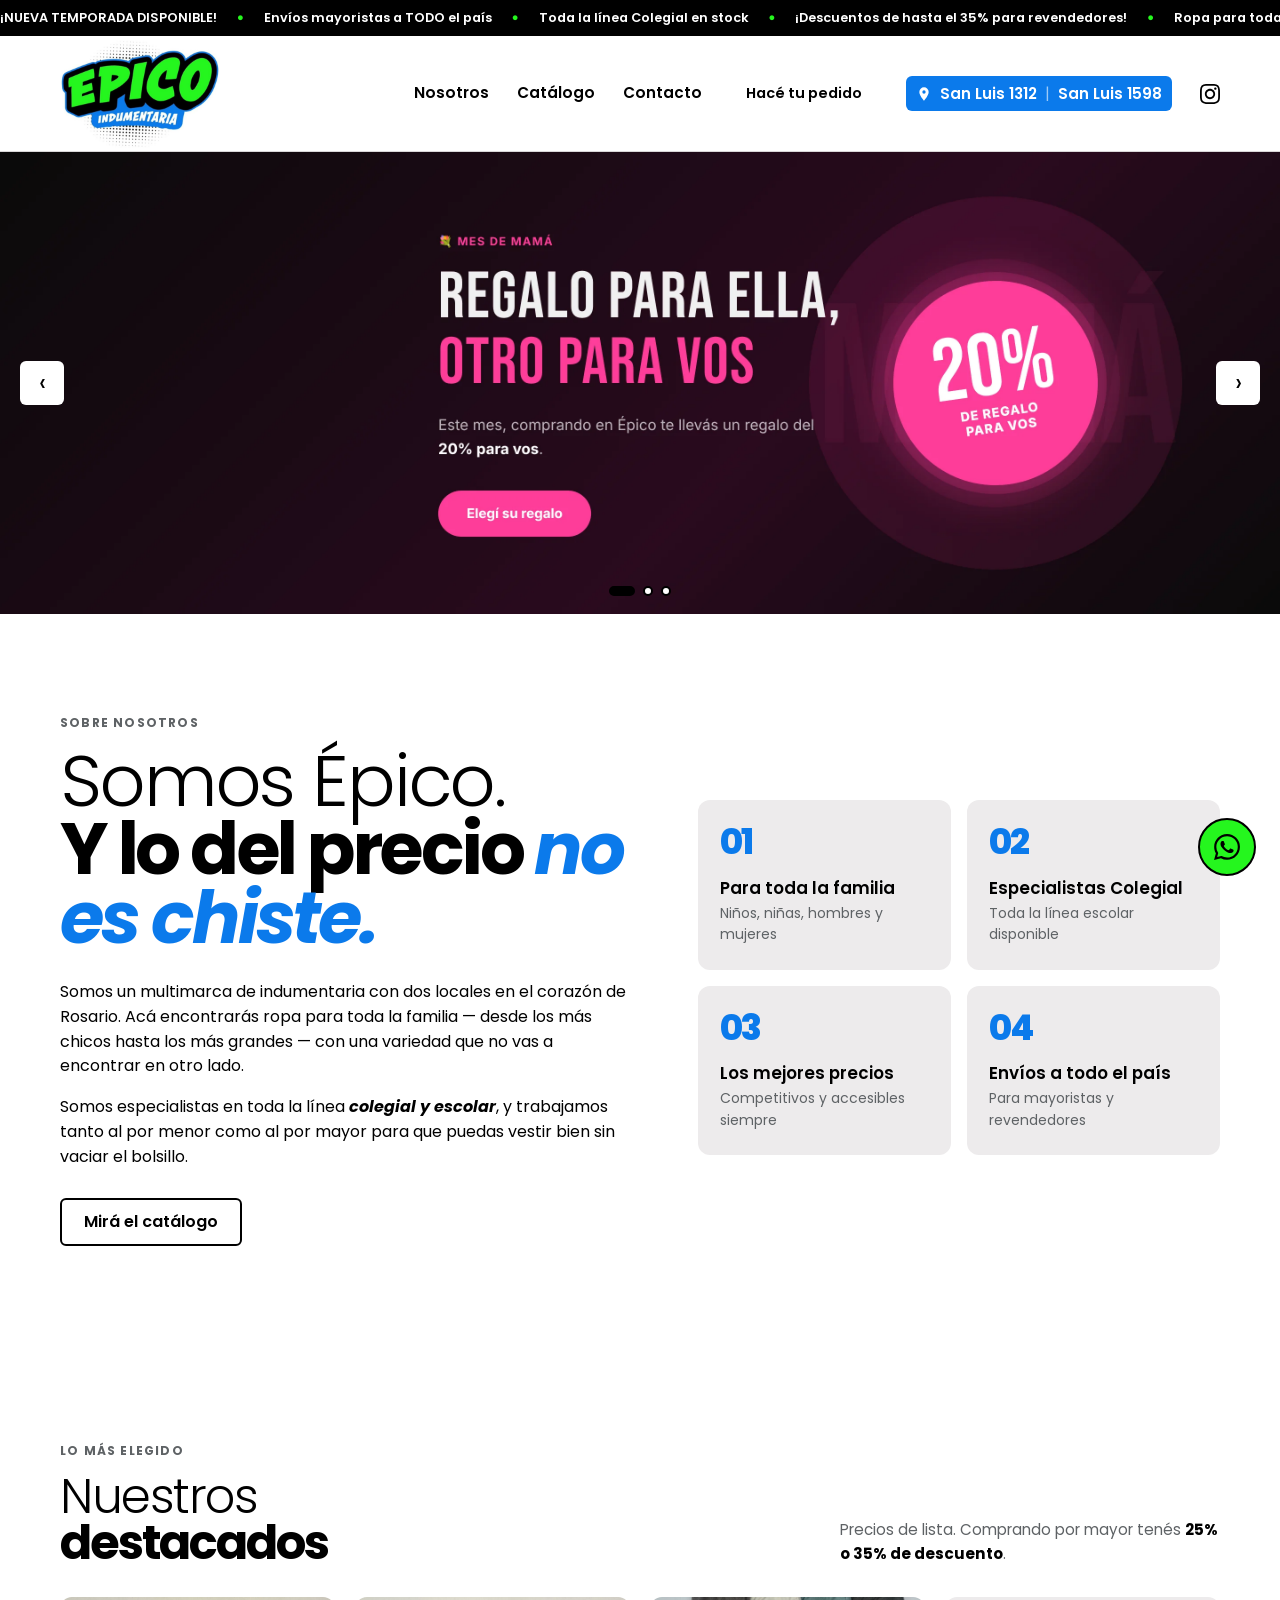
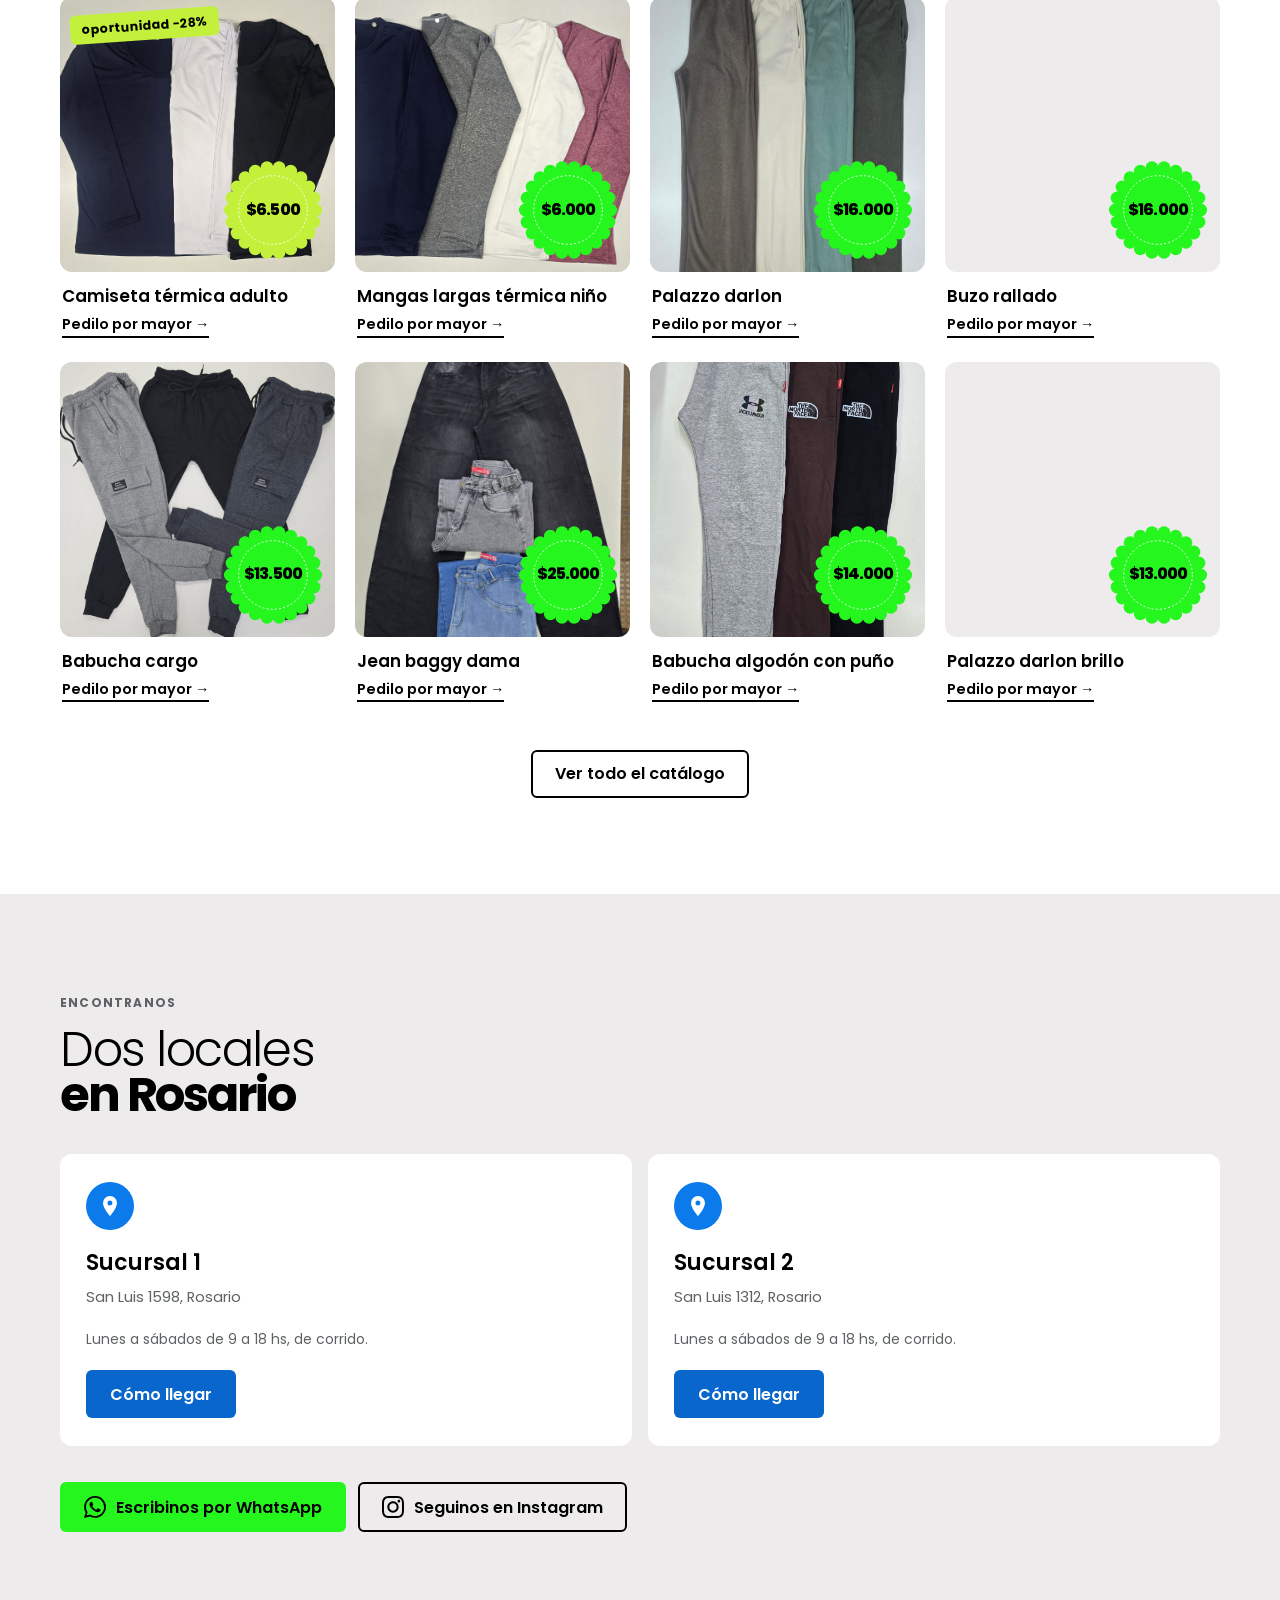
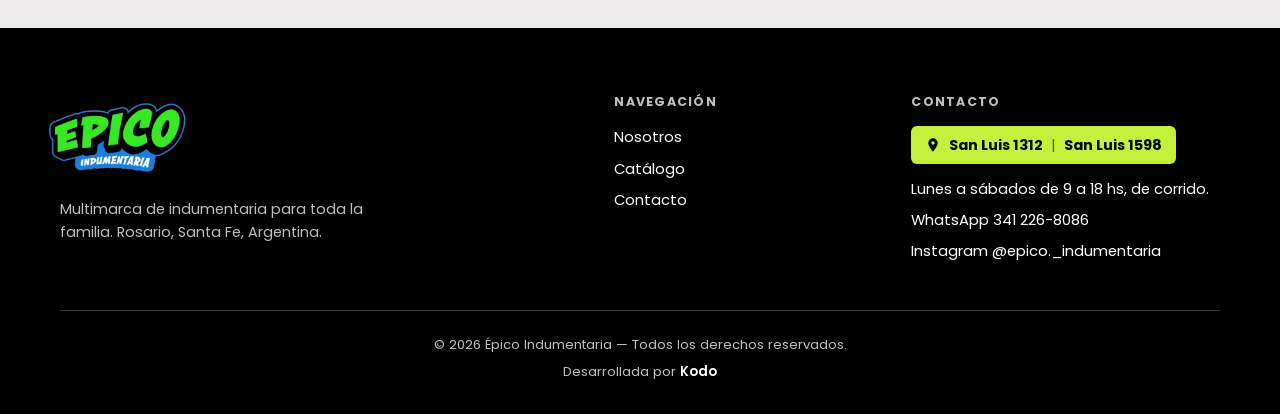
==== commit ce7a3b83: "Home con destacados y catálogo en página aparte - index.html: hero, nosotros, hasta 20 destacados (c" ====
--- a/docs/index.html
+++ b/docs/index.html
@@ -6,7 +6,7 @@
   <meta name="theme-color" content="#FFFFFF">
   <meta name="description" content="Épico Indumentaria — Multimarca de ropa para toda la familia en Rosario. San Luis 1598 y San Luis 1312. Minorista y Mayorista con envíos a todo el país.">
   <title>Épico Indumentaria | Rosario</title>
-  <link rel="stylesheet" href="css/styles.css?v=202611171200">
+  <link rel="stylesheet" href="css/styles.css?v=202611171500">
   <link rel="preconnect" href="https://fonts.googleapis.com">
   <link rel="preconnect" href="https://fonts.gstatic.com" crossorigin>
   <link href="https://fonts.googleapis.com/css2?family=Poppins:ital,wght@0,300;0,400;0,600;0,700;0,800;1,700;1,800&display=swap" rel="stylesheet">
@@ -50,17 +50,14 @@
       </a>
       <nav class="main-nav" id="mainNav">
         <a href="#nosotros">Nosotros</a>
-        <a href="#catalogo">Catálogo</a>
+        <a href="catalogo.html">Catálogo</a>
         <a href="#contacto">Contacto</a>
+        <a href="catalogo.html" class="btn btn-borde header-cta">Hacé tu pedido</a>
         <a href="#contacto" class="direccion header-direccion"><svg width="16" height="16" viewBox="0 0 24 24" fill="currentColor" aria-hidden="true"><path d="M12 2a7 7 0 0 0-7 7c0 5.25 7 13 7 13s7-7.75 7-13a7 7 0 0 0-7-7zm0 9.5A2.5 2.5 0 1 1 12 6.5a2.5 2.5 0 0 1 0 5z"/></svg>San Luis 1312 <span class="sep">|</span> San Luis 1598</a>
         <a href="https://www.instagram.com/epico._indumentaria" target="_blank" class="nav-ig" aria-label="Instagram">
           <svg width="20" height="20" viewBox="0 0 24 24" fill="currentColor"><path d="M12 2.163c3.204 0 3.584.012 4.85.07 3.252.148 4.771 1.691 4.919 4.919.058 1.265.069 1.645.069 4.849 0 3.205-.012 3.584-.069 4.849-.149 3.225-1.664 4.771-4.919 4.919-1.266.058-1.644.07-4.85.07-3.204 0-3.584-.012-4.849-.07-3.26-.149-4.771-1.699-4.919-4.92-.058-1.265-.07-1.644-.07-4.849 0-3.204.013-3.583.07-4.849.149-3.227 1.664-4.771 4.919-4.919 1.266-.057 1.645-.069 4.849-.069zm0-2.163c-3.259 0-3.667.014-4.947.072-4.358.2-6.78 2.618-6.98 6.98-.059 1.281-.073 1.689-.073 4.948 0 3.259.014 3.668.072 4.948.2 4.358 2.618 6.78 6.98 6.98 1.281.058 1.689.072 4.948.072 3.259 0 3.668-.014 4.948-.072 4.354-.2 6.782-2.618 6.979-6.98.059-1.28.073-1.689.073-4.948 0-3.259-.014-3.667-.072-4.947-.196-4.354-2.617-6.78-6.979-6.98-1.281-.059-1.69-.073-4.949-.073zm0 5.838c-3.403 0-6.162 2.759-6.162 6.162s2.759 6.163 6.162 6.163 6.162-2.759 6.162-6.163c0-3.403-2.759-6.162-6.162-6.162zm0 10.162c-2.209 0-4-1.79-4-4 0-2.209 1.791-4 4-4s4 1.791 4 4c0 2.21-1.791 4-4 4zm6.406-11.845c-.796 0-1.441.645-1.441 1.44s.645 1.44 1.441 1.44c.795 0 1.439-.645 1.439-1.44s-.644-1.44-1.439-1.44z"/></svg>
         </a>
       </nav>
-      <button class="cart-toggle" id="cartToggle" aria-label="Ver carrito">
-        <svg width="22" height="22" viewBox="0 0 24 24" fill="none" stroke="currentColor" stroke-width="2"><path d="M6 2L3 6v14a2 2 0 002 2h14a2 2 0 002-2V6l-3-4z"/><line x1="3" y1="6" x2="21" y2="6"/><path d="M16 10a4 4 0 01-8 0"/></svg>
-        <span class="cart-badge" id="cartCount">0</span>
-      </button>
       <button class="menu-toggle" id="menuToggle" aria-label="Menú">
         <span></span><span></span><span></span>
       </button>
@@ -112,7 +109,7 @@
           <h2 class="titular titular-xl"><span>Somos Épico.</span><strong>Y lo del precio <em class="hl-blue">no es chiste.</em></strong></h2>
           <p>Somos un multimarca de indumentaria con dos locales en el corazón de Rosario. Acá encontrarás ropa para toda la familia — desde los más chicos hasta los más grandes — con una variedad que no vas a encontrar en otro lado.</p>
           <p>Somos especialistas en toda la línea <strong>colegial y escolar</strong>, y trabajamos tanto al por menor como al por mayor para que puedas vestir bien sin vaciar el bolsillo.</p>
-          <a href="#catalogo" class="btn btn-borde">Mirá el catálogo</a>
+          <a href="catalogo.html" class="btn btn-borde">Mirá el catálogo</a>
         </div>
         <div class="pillars-grid">
           <div class="pillar">
@@ -140,66 +137,20 @@
     </div>
   </section>
 
-  <!-- CLIENT SELECTOR -->
-  <section class="client-selector-section" id="selectorCliente">
-    <div class="container">
-      <div class="selector-head">
-        <span class="section-tag">Precios mayoristas</span>
-        <h2 class="titular selector-title"><span>Elegí tu</span><strong>modalidad</strong></h2>
-        <p class="selector-subtitle">Este catálogo es exclusivo para pedidos mayoristas. Elegí tu modalidad antes de ver el catálogo y los precios se ajustan solos.</p>
-      </div>
-      <div class="selector-cards">
-
-        <label class="selector-card" for="tipo-curva-abierta">
-          <input type="radio" name="clientType" id="tipo-curva-abierta" value="curva-abierta" checked>
-          <div class="selector-card-inner">
-            <span class="selector-kicker">Mayorista</span>
-            <h3>Curva abierta</h3>
-            <p>Elegís talles y colores a tu gusto. Mínimo $100.000. Envíos a todo el país.</p>
-            <span class="selector-badge discount-a">25% de descuento</span>
-          </div>
-        </label>
-
-        <label class="selector-card" for="tipo-curva-cerrada">
-          <input type="radio" name="clientType" id="tipo-curva-cerrada" value="curva-cerrada">
-          <div class="selector-card-inner">
-            <span class="selector-kicker">Mayorista</span>
-            <h3>Curva cerrada</h3>
-            <p>Comprás el pack completo con toda la serie de talles de fábrica. Envíos a todo el país.</p>
-            <span class="selector-badge discount-b">35% de descuento</span>
-          </div>
-        </label>
-
-      </div>
-      <div class="retail-notice">
-        <p>¿Buscás una sola prenda para vos o tu familia? La venta por unidad es solo en nuestros locales de Rosario. ¡Vení, te esperamos!</p>
-        <span class="direccion"><svg width="16" height="16" viewBox="0 0 24 24" fill="currentColor" aria-hidden="true"><path d="M12 2a7 7 0 0 0-7 7c0 5.25 7 13 7 13s7-7.75 7-13a7 7 0 0 0-7-7zm0 9.5A2.5 2.5 0 1 1 12 6.5a2.5 2.5 0 0 1 0 5z"/></svg>San Luis 1312 <span class="sep">|</span> San Luis 1598</span>
-      </div>
-    </div>
-  </section>
-
-  <!-- CATALOG -->
-  <section class="catalog-section" id="catalogo">
+  <!-- DESTACADOS (se marcan con una X en la columna "Favoritos" del Sheet) -->
+  <section class="catalog-section featured-section" id="destacados">
     <div class="container">
       <div class="catalog-header">
         <div>
-          <span class="section-tag">Catálogo</span>
-          <h2 class="titular"><span>Nuestros</span><strong>productos</strong></h2>
-        </div>
-        <div class="price-mode-pill" id="priceModePill">
-          <span id="pillText">Precios: <strong>Mayorista — Curva Abierta (−25%)</strong></span>
-        </div>
-      </div>
-      <div class="catalog-filters" id="catalogFilters">
-        <button class="filter-btn active" data-filter="all">Todos</button>
-        <button class="filter-btn filter-btn-promo" data-filter="oportunidades">Oportunidades</button>
-        <button class="filter-btn" data-filter="hombre">Hombre</button>
-        <button class="filter-btn" data-filter="mujer">Mujer</button>
-        <button class="filter-btn" data-filter="ninos">Niños</button>
-        <button class="filter-btn" data-filter="ninas">Niñas</button>
-        <button class="filter-btn" data-filter="colegial">Colegial</button>
-      </div>
-      <div class="products-grid" id="productsGrid"></div>
+          <span class="section-tag">Lo más elegido</span>
+          <h2 class="titular"><span>Nuestros</span><strong>destacados</strong></h2>
+        </div>
+        <p class="featured-note">Precios de lista. Comprando por mayor tenés <strong>25% o 35% de descuento</strong>.</p>
+      </div>
+      <div class="products-grid" id="featuredGrid"></div>
+      <div class="featured-more">
+        <a href="catalogo.html" class="btn btn-borde">Ver todo el catálogo</a>
+      </div>
     </div>
   </section>
 
@@ -248,7 +199,7 @@
         <div class="footer-nav">
           <h4>Navegación</h4>
           <a href="#nosotros">Nosotros</a>
-          <a href="#catalogo">Catálogo</a>
+          <a href="catalogo.html">Catálogo</a>
           <a href="#contacto">Contacto</a>
         </div>
         <div class="footer-info">
@@ -266,130 +217,14 @@
     </div>
   </footer>
 
-  <!-- CART SIDEBAR -->
-  <div class="cart-overlay" id="cartOverlay"></div>
-  <aside class="cart-sidebar" id="cartSidebar">
-    <div class="cart-top">
-      <h3>Tu pedido</h3>
-      <button class="cart-close-btn" id="cartClose">✕</button>
-    </div>
-    <div class="cart-client-pill" id="cartClientPill">📦 Mayorista — Curva Abierta</div>
-    <div class="cart-body" id="cartBody">
-      <div class="cart-empty-state">
-        <span>🛒</span>
-        <p>Tu carrito está vacío</p>
-      </div>
-    </div>
-    <div class="cart-foot" id="cartFoot" style="display:none">
-      <div class="cart-total-row">
-        <span>Total</span>
-        <span class="cart-total" id="cartTotal">$0</span>
-      </div>
-      <div class="cart-min-warning" id="cartMinWarning" style="display:none">
-        <span id="minWarningText"></span>
-      </div>
-      <button class="btn-finalize" id="btnFinalize">
-        <svg width="18" height="18" viewBox="0 0 24 24" fill="currentColor"><path d="M17.472 14.382c-.297-.149-1.758-.867-2.03-.967-.273-.099-.471-.148-.67.15-.197.297-.767.966-.94 1.164-.173.199-.347.223-.644.075-.297-.15-1.255-.463-2.39-1.475-.883-.788-1.48-1.761-1.653-2.059-.173-.297-.018-.458.13-.606.134-.133.298-.347.446-.52.149-.174.198-.298.298-.497.099-.198.05-.371-.025-.52-.075-.149-.669-1.612-.916-2.207-.242-.579-.487-.5-.669-.51-.173-.008-.371-.01-.57-.01-.198 0-.52.074-.792.372-.272.297-1.04 1.016-1.04 2.479 0 1.462 1.065 2.875 1.213 3.074.149.198 2.096 3.2 5.077 4.487.709.306 1.262.489 1.694.625.712.227 1.36.195 1.871.118.571-.085 1.758-.719 2.006-1.413.248-.694.248-1.289.173-1.413-.074-.124-.272-.198-.57-.347m-5.421 7.403h-.004a9.87 9.87 0 01-5.031-1.378l-.361-.214-3.741.982.998-3.648-.235-.374a9.86 9.86 0 01-1.51-5.26c.001-5.45 4.436-9.884 9.888-9.884 2.64 0 5.122 1.03 6.988 2.898a9.825 9.825 0 012.893 6.994c-.003 5.45-4.437 9.884-9.885 9.884m8.413-18.297A11.815 11.815 0 0012.05 0C5.495 0 .16 5.335.157 11.892c0 2.096.547 4.142 1.588 5.945L.057 24l6.305-1.654a11.882 11.882 0 005.683 1.448h.005c6.554 0 11.89-5.335 11.893-11.893a11.821 11.821 0 00-3.48-8.413z"/></svg>
-        Finalizar pedido por WhatsApp
-      </button>
-    </div>
-  </aside>
-
-  <!-- ORDER MODAL -->
-  <div class="modal-overlay" id="modalOverlay">
-    <div class="order-modal" id="orderModal">
-      <button class="modal-close-btn" id="modalClose">✕</button>
-      <h3>¡Ya casi está tu pedido!</h3>
-      <p class="modal-sub">Completá estos datos y te mandamos el resumen por WhatsApp.</p>
-      <div class="disclaimer-box">
-        <span>⚠️</span>
-        <p>Los pedidos están sujetos a disponibilidad de stock al momento de la preparación manual en el local. Te confirmaremos todo por WhatsApp a la brevedad.</p>
-      </div>
-      <form id="orderForm" novalidate>
-        <div class="form-field">
-          <label for="fName">Tu nombre *</label>
-          <input type="text" id="fName" placeholder="Ej: María González" autocomplete="name">
-        </div>
-        <div class="form-field">
-          <label for="fPhone">Tu teléfono *</label>
-          <input type="tel" id="fPhone" placeholder="Ej: 341 1234567" autocomplete="tel">
-        </div>
-        <div class="form-field">
-          <label for="fCity">Tu localidad *</label>
-          <input type="text" id="fCity" placeholder="Ej: Rosario, Buenos Aires..." autocomplete="address-level2">
-        </div>
-        <div class="form-field" id="fieldAddress">
-          <label for="fAddress">Dirección de envío *</label>
-          <input type="text" id="fAddress" placeholder="Calle, número, piso/depto" autocomplete="street-address">
-        </div>
-        <div class="form-field">
-          <label>Método de entrega *</label>
-          <div class="delivery-options">
-            <label class="delivery-opt">
-              <input type="radio" name="delivery" value="envio" checked>
-              <span>Envío a domicilio</span>
-            </label>
-            <label class="delivery-opt">
-              <input type="radio" name="delivery" value="retiro">
-              <span>🏪 Retiro en sucursal</span>
-            </label>
-          </div>
-        </div>
-        <button type="submit" class="btn-finalize btn-modal-submit">
-          <svg width="18" height="18" viewBox="0 0 24 24" fill="currentColor"><path d="M17.472 14.382c-.297-.149-1.758-.867-2.03-.967-.273-.099-.471-.148-.67.15-.197.297-.767.966-.94 1.164-.173.199-.347.223-.644.075-.297-.15-1.255-.463-2.39-1.475-.883-.788-1.48-1.761-1.653-2.059-.173-.297-.018-.458.13-.606.134-.133.298-.347.446-.52.149-.174.198-.298.298-.497.099-.198.05-.371-.025-.52-.075-.149-.669-1.612-.916-2.207-.242-.579-.487-.5-.669-.51-.173-.008-.371-.01-.57-.01-.198 0-.52.074-.792.372-.272.297-1.04 1.016-1.04 2.479 0 1.462 1.065 2.875 1.213 3.074.149.198 2.096 3.2 5.077 4.487.709.306 1.262.489 1.694.625.712.227 1.36.195 1.871.118.571-.085 1.758-.719 2.006-1.413.248-.694.248-1.289.173-1.413-.074-.124-.272-.198-.57-.347m-5.421 7.403h-.004a9.87 9.87 0 01-5.031-1.378l-.361-.214-3.741.982.998-3.648-.235-.374a9.86 9.86 0 01-1.51-5.26c.001-5.45 4.436-9.884 9.888-9.884 2.64 0 5.122 1.03 6.988 2.898a9.825 9.825 0 012.893 6.994c-.003 5.45-4.437 9.884-9.885 9.884m8.413-18.297A11.815 11.815 0 0012.05 0C5.495 0 .16 5.335.157 11.892c0 2.096.547 4.142 1.588 5.945L.057 24l6.305-1.654a11.882 11.882 0 005.683 1.448h.005c6.554 0 11.89-5.335 11.893-11.893a11.821 11.821 0 00-3.48-8.413z"/></svg>
-          Enviar pedido a WhatsApp
-        </button>
-      </form>
-    </div>
-  </div>
-
-  <!-- STEPS TRACKER -->
-  <aside class="steps-tracker open" id="stepsTracker">
-    <button class="steps-toggle" id="stepsToggle" type="button" aria-expanded="true">
-      <span class="steps-toggle-icon">📋</span>
-      <span class="steps-toggle-text">Cómo hacer tu pedido</span>
-      <span class="steps-progress" id="stepsProgress">0/4</span>
-      <span class="steps-chevron">▾</span>
-    </button>
-    <ol class="steps-list" id="stepsList">
-      <li class="step-item" data-step="1">
-        <span class="step-circle">1</span>
-        <div class="step-info">
-          <strong>Elegí tu modalidad</strong>
-          <p>Curva abierta o cerrada</p>
-        </div>
-      </li>
-      <li class="step-item" data-step="2">
-        <span class="step-circle">2</span>
-        <div class="step-info">
-          <strong>Agregá productos</strong>
-          <p>Sumalos al carrito</p>
-        </div>
-      </li>
-      <li class="step-item" data-step="3">
-        <span class="step-circle">3</span>
-        <div class="step-info">
-          <strong>Revisá tu pedido</strong>
-          <p>Abrí el carrito y confirmá el total</p>
-        </div>
-      </li>
-      <li class="step-item" data-step="4">
-        <span class="step-circle">4</span>
-        <div class="step-info">
-          <strong>Enviá por WhatsApp</strong>
-          <p>Completá tus datos y listo</p>
-        </div>
-      </li>
-    </ol>
-  </aside>
-
   <!-- WHATSAPP FLOAT -->
   <a href="https://wa.me/5493412268086" target="_blank" class="wapp-float" title="Escribinos al WhatsApp">
     <svg width="26" height="26" viewBox="0 0 24 24" fill="currentColor"><path d="M17.472 14.382c-.297-.149-1.758-.867-2.03-.967-.273-.099-.471-.148-.67.15-.197.297-.767.966-.94 1.164-.173.199-.347.223-.644.075-.297-.15-1.255-.463-2.39-1.475-.883-.788-1.48-1.761-1.653-2.059-.173-.297-.018-.458.13-.606.134-.133.298-.347.446-.52.149-.174.198-.298.298-.497.099-.198.05-.371-.025-.52-.075-.149-.669-1.612-.916-2.207-.242-.579-.487-.5-.669-.51-.173-.008-.371-.01-.57-.01-.198 0-.52.074-.792.372-.272.297-1.04 1.016-1.04 2.479 0 1.462 1.065 2.875 1.213 3.074.149.198 2.096 3.2 5.077 4.487.709.306 1.262.489 1.694.625.712.227 1.36.195 1.871.118.571-.085 1.758-.719 2.006-1.413.248-.694.248-1.289.173-1.413-.074-.124-.272-.198-.57-.347m-5.421 7.403h-.004a9.87 9.87 0 01-5.031-1.378l-.361-.214-3.741.982.998-3.648-.235-.374a9.86 9.86 0 01-1.51-5.26c.001-5.45 4.436-9.884 9.888-9.884 2.64 0 5.122 1.03 6.988 2.898a9.825 9.825 0 012.893 6.994c-.003 5.45-4.437 9.884-9.885 9.884m8.413-18.297A11.815 11.815 0 0012.05 0C5.495 0 .16 5.335.157 11.892c0 2.096.547 4.142 1.588 5.945L.057 24l6.305-1.654a11.882 11.882 0 005.683 1.448h.005c6.554 0 11.89-5.335 11.893-11.893a11.821 11.821 0 00-3.48-8.413z"/></svg>
   </a>
 
-  <script src="js/data.js?v=202611171200"></script>
-  <script src="js/app.js?v=202611171200"></script>
-  <script src="js/catalog-loader.js"></script>
+  <script src="js/data.js?v=202611171500"></script>
+  <script src="js/common.js?v=202611171500"></script>
+  <script src="js/home.js?v=202611171500"></script>
+  <script src="js/catalog-loader.js?v=202611171500"></script>
 </body>
 </html>
--- a/docs/css/styles.css
+++ b/docs/css/styles.css
@@ -517,6 +517,48 @@
   gap: 24px 20px;
 }
 
+/* Catálogo bloqueado hasta elegir modalidad (paso 1) */
+.catalog-lock { display: none; }
+.catalog-section.is-locked .catalog-lock {
+  position: sticky;
+  top: 96px;
+  z-index: 20;
+  display: flex;
+  align-items: center;
+  justify-content: space-between;
+  gap: 16px;
+  flex-wrap: wrap;
+  margin-bottom: 24px;
+  padding: 16px 20px;
+  background: var(--epico-blanco);
+  border: 2px solid var(--epico-negro);
+  border-radius: var(--radius-card);
+}
+.catalog-lock p { font-size: .95rem; flex: 1; min-width: 220px; }
+.catalog-section.is-locked .products-grid {
+  opacity: .4;
+  pointer-events: none;
+  user-select: none;
+}
+.price-mode-pill a { font-weight: 600; text-decoration: underline; }
+.price-mode-pill.is-empty { background: var(--epico-blanco); border: 1.5px dashed var(--epico-gris); }
+
+/* Producto al que se llega desde un destacado de la home */
+.product-card.is-highlight .product-img-wrap { outline: 3px solid var(--epico-azul); outline-offset: 3px; }
+
+/* Destacados de la home */
+.featured-note { font-size: .95rem; color: var(--epico-gris-texto); max-width: 380px; }
+.featured-note strong { color: var(--epico-negro); }
+.featured-card .product-info { gap: 6px; }
+.featured-card .product-name { margin-top: 0; }
+.featured-link { font-size: .9rem; font-weight: 600; width: fit-content; border-bottom: 2px solid var(--epico-negro); }
+.featured-link:hover { color: var(--epico-azul); border-color: var(--epico-azul); }
+.featured-more { display: flex; justify-content: center; margin-top: 48px; }
+
+/* CTA del header de la home */
+.main-nav a.header-cta, .main-nav a.header-cta:hover { border: none; padding: 8px 16px; min-height: 40px; font-size: .9rem; }
+.main-nav a[aria-current="page"] { border-color: var(--epico-negro); }
+
 /* PRODUCT CARD */
 .product-card {
   background: var(--epico-blanco);
@@ -1231,7 +1273,7 @@
 /* ============================================================
    RESPONSIVE
    ============================================================ */
-@media (max-width: 1000px) {
+@media (max-width: 1100px) {
   .header-direccion { display: none; }
 }
 
@@ -1261,6 +1303,7 @@
     border-bottom: 1px solid var(--line);
   }
   .main-nav.open { display: flex; }
+  .catalog-section.is-locked .catalog-lock { top: 80px; }
   .menu-toggle { display: flex; }
   .locations-grid { grid-template-columns: 1fr; }
   .footer-grid { grid-template-columns: 1fr; }
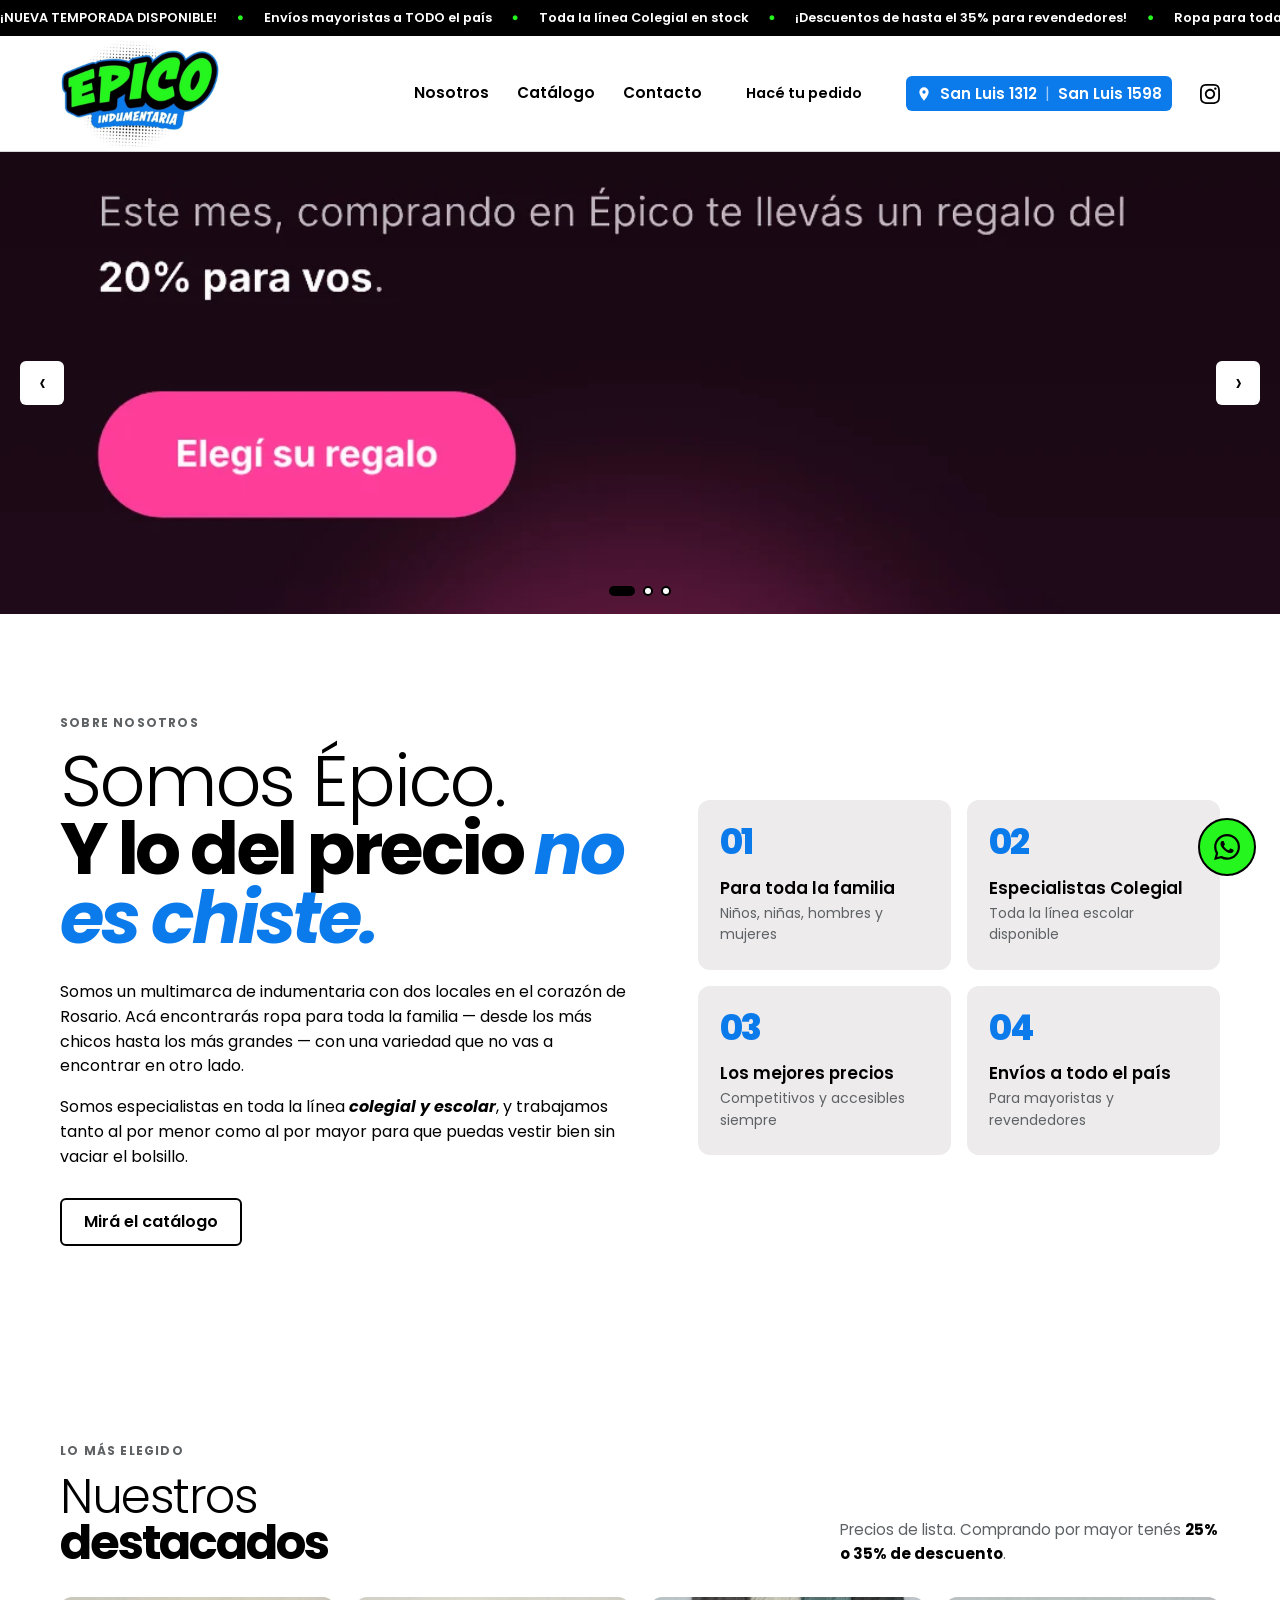
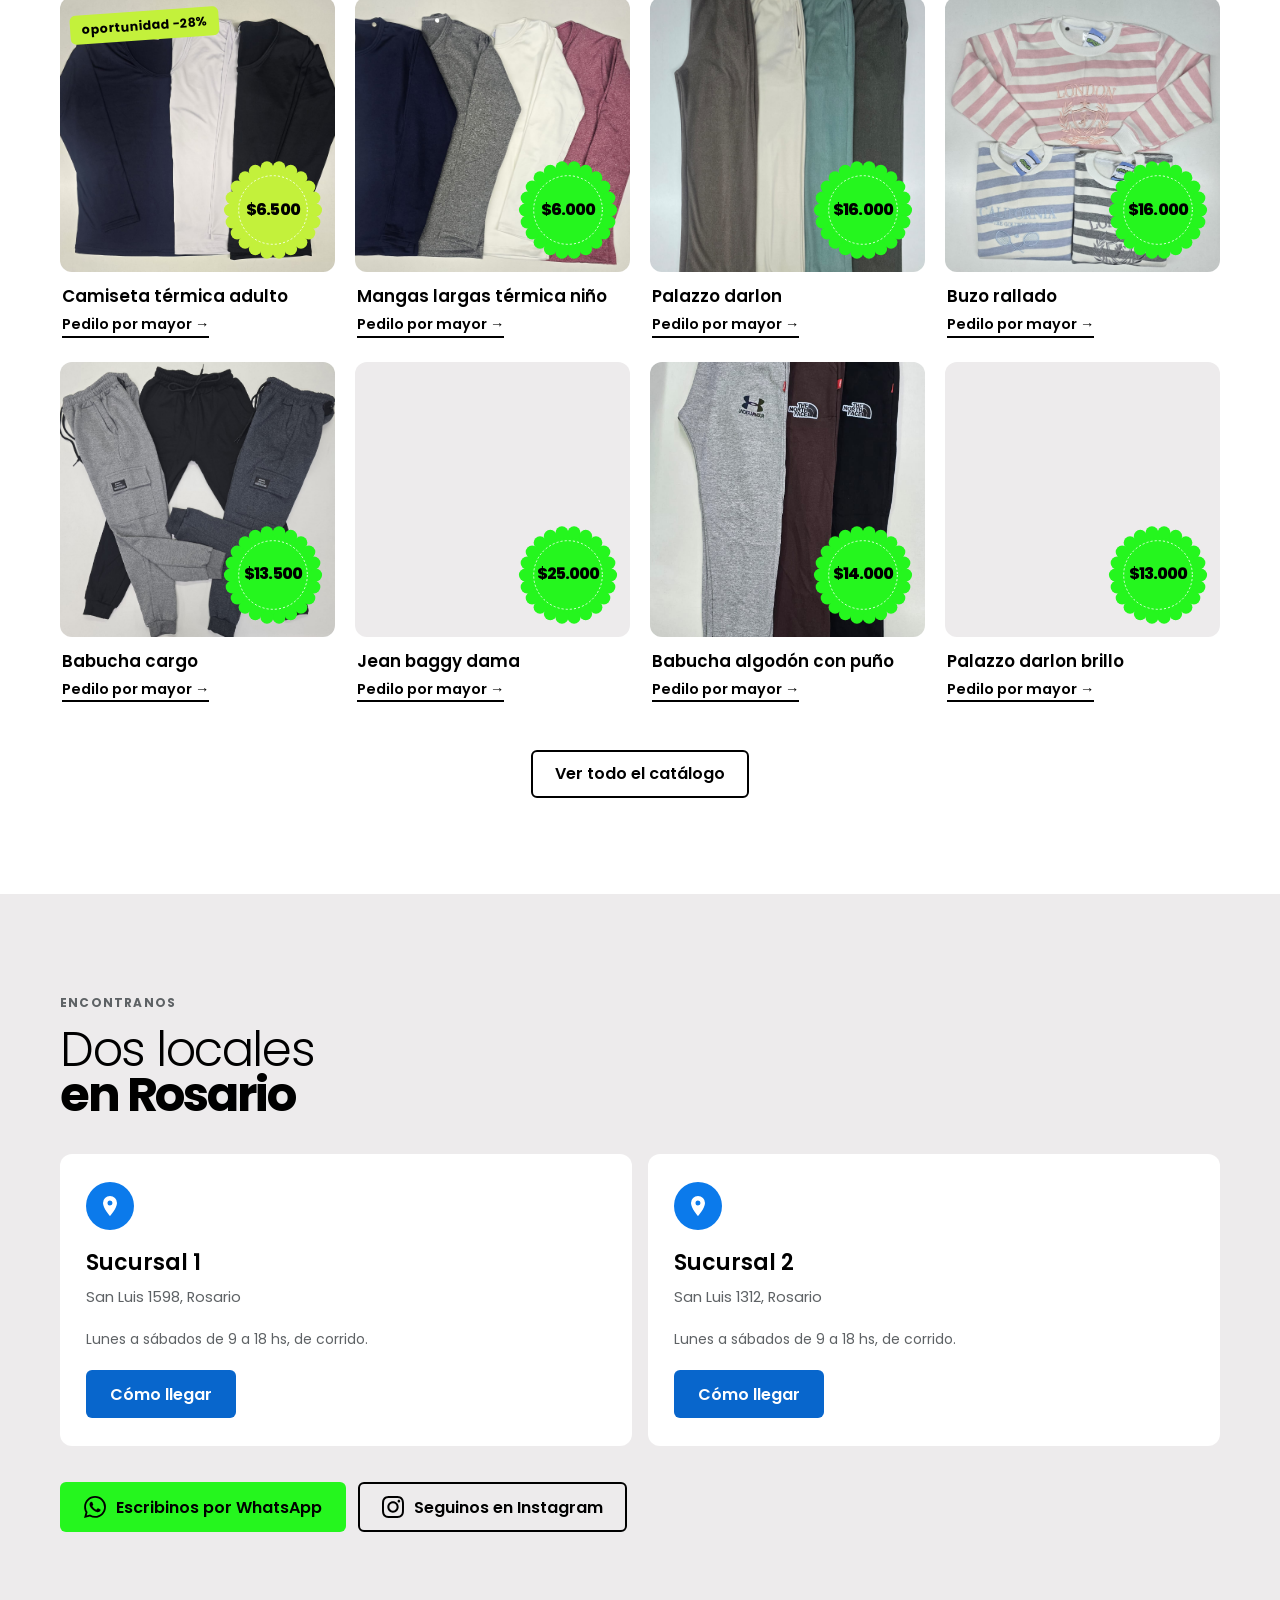
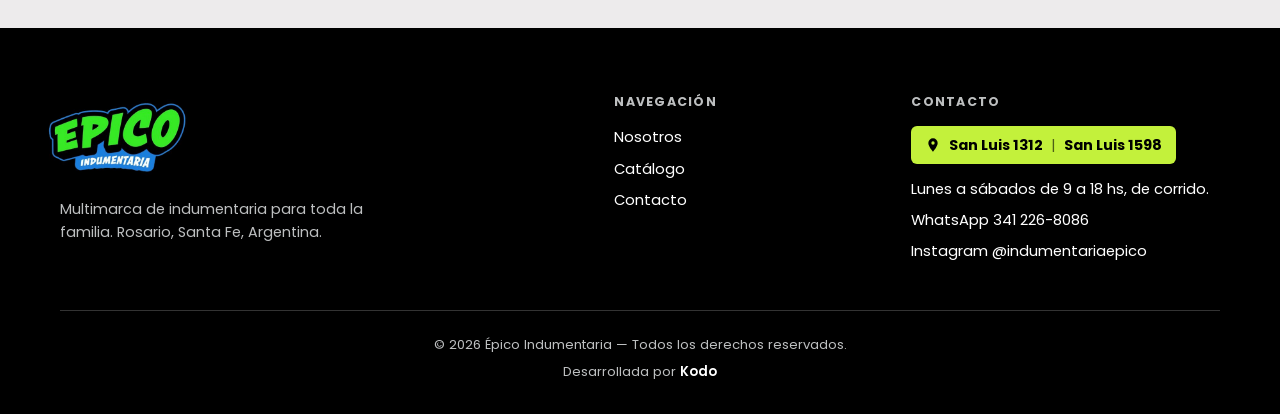
==== commit 0b75f8ef: "Carrito flotante en el catálogo y nuevo link de Instagram - En catalogo.html el botón flotante pasa " ====
--- a/docs/index.html
+++ b/docs/index.html
@@ -6,7 +6,7 @@
   <meta name="theme-color" content="#FFFFFF">
   <meta name="description" content="Épico Indumentaria — Multimarca de ropa para toda la familia en Rosario. San Luis 1598 y San Luis 1312. Minorista y Mayorista con envíos a todo el país.">
   <title>Épico Indumentaria | Rosario</title>
-  <link rel="stylesheet" href="css/styles.css?v=202611171500">
+  <link rel="stylesheet" href="css/styles.css?v=202611171800">
   <link rel="preconnect" href="https://fonts.googleapis.com">
   <link rel="preconnect" href="https://fonts.gstatic.com" crossorigin>
   <link href="https://fonts.googleapis.com/css2?family=Poppins:ital,wght@0,300;0,400;0,600;0,700;0,800;1,700;1,800&display=swap" rel="stylesheet">
@@ -54,7 +54,7 @@
         <a href="#contacto">Contacto</a>
         <a href="catalogo.html" class="btn btn-borde header-cta">Hacé tu pedido</a>
         <a href="#contacto" class="direccion header-direccion"><svg width="16" height="16" viewBox="0 0 24 24" fill="currentColor" aria-hidden="true"><path d="M12 2a7 7 0 0 0-7 7c0 5.25 7 13 7 13s7-7.75 7-13a7 7 0 0 0-7-7zm0 9.5A2.5 2.5 0 1 1 12 6.5a2.5 2.5 0 0 1 0 5z"/></svg>San Luis 1312 <span class="sep">|</span> San Luis 1598</a>
-        <a href="https://www.instagram.com/epico._indumentaria" target="_blank" class="nav-ig" aria-label="Instagram">
+        <a href="https://www.instagram.com/indumentariaepico" target="_blank" class="nav-ig" aria-label="Instagram">
           <svg width="20" height="20" viewBox="0 0 24 24" fill="currentColor"><path d="M12 2.163c3.204 0 3.584.012 4.85.07 3.252.148 4.771 1.691 4.919 4.919.058 1.265.069 1.645.069 4.849 0 3.205-.012 3.584-.069 4.849-.149 3.225-1.664 4.771-4.919 4.919-1.266.058-1.644.07-4.85.07-3.204 0-3.584-.012-4.849-.07-3.26-.149-4.771-1.699-4.919-4.92-.058-1.265-.07-1.644-.07-4.849 0-3.204.013-3.583.07-4.849.149-3.227 1.664-4.771 4.919-4.919 1.266-.057 1.645-.069 4.849-.069zm0-2.163c-3.259 0-3.667.014-4.947.072-4.358.2-6.78 2.618-6.98 6.98-.059 1.281-.073 1.689-.073 4.948 0 3.259.014 3.668.072 4.948.2 4.358 2.618 6.78 6.98 6.98 1.281.058 1.689.072 4.948.072 3.259 0 3.668-.014 4.948-.072 4.354-.2 6.782-2.618 6.979-6.98.059-1.28.073-1.689.073-4.948 0-3.259-.014-3.667-.072-4.947-.196-4.354-2.617-6.78-6.979-6.98-1.281-.059-1.69-.073-4.949-.073zm0 5.838c-3.403 0-6.162 2.759-6.162 6.162s2.759 6.163 6.162 6.163 6.162-2.759 6.162-6.163c0-3.403-2.759-6.162-6.162-6.162zm0 10.162c-2.209 0-4-1.79-4-4 0-2.209 1.791-4 4-4s4 1.791 4 4c0 2.21-1.791 4-4 4zm6.406-11.845c-.796 0-1.441.645-1.441 1.44s.645 1.44 1.441 1.44c.795 0 1.439-.645 1.439-1.44s-.644-1.44-1.439-1.44z"/></svg>
         </a>
       </nav>
@@ -180,7 +180,7 @@
           <svg width="22" height="22" viewBox="0 0 24 24" fill="currentColor"><path d="M17.472 14.382c-.297-.149-1.758-.867-2.03-.967-.273-.099-.471-.148-.67.15-.197.297-.767.966-.94 1.164-.173.199-.347.223-.644.075-.297-.15-1.255-.463-2.39-1.475-.883-.788-1.48-1.761-1.653-2.059-.173-.297-.018-.458.13-.606.134-.133.298-.347.446-.52.149-.174.198-.298.298-.497.099-.198.05-.371-.025-.52-.075-.149-.669-1.612-.916-2.207-.242-.579-.487-.5-.669-.51-.173-.008-.371-.01-.57-.01-.198 0-.52.074-.792.372-.272.297-1.04 1.016-1.04 2.479 0 1.462 1.065 2.875 1.213 3.074.149.198 2.096 3.2 5.077 4.487.709.306 1.262.489 1.694.625.712.227 1.36.195 1.871.118.571-.085 1.758-.719 2.006-1.413.248-.694.248-1.289.173-1.413-.074-.124-.272-.198-.57-.347m-5.421 7.403h-.004a9.87 9.87 0 01-5.031-1.378l-.361-.214-3.741.982.998-3.648-.235-.374a9.86 9.86 0 01-1.51-5.26c.001-5.45 4.436-9.884 9.888-9.884 2.64 0 5.122 1.03 6.988 2.898a9.825 9.825 0 012.893 6.994c-.003 5.45-4.437 9.884-9.885 9.884m8.413-18.297A11.815 11.815 0 0012.05 0C5.495 0 .16 5.335.157 11.892c0 2.096.547 4.142 1.588 5.945L.057 24l6.305-1.654a11.882 11.882 0 005.683 1.448h.005c6.554 0 11.89-5.335 11.893-11.893a11.821 11.821 0 00-3.48-8.413z"/></svg>
           Escribinos por WhatsApp
         </a>
-        <a href="https://www.instagram.com/epico._indumentaria" target="_blank" rel="noopener" class="btn btn-borde">
+        <a href="https://www.instagram.com/indumentariaepico" target="_blank" rel="noopener" class="btn btn-borde">
           <svg width="22" height="22" viewBox="0 0 24 24" fill="currentColor"><path d="M12 2.163c3.204 0 3.584.012 4.85.07 3.252.148 4.771 1.691 4.919 4.919.058 1.265.069 1.645.069 4.849 0 3.205-.012 3.584-.069 4.849-.149 3.225-1.664 4.771-4.919 4.919-1.266.058-1.644.07-4.85.07-3.204 0-3.584-.012-4.849-.07-3.26-.149-4.771-1.699-4.919-4.92-.058-1.265-.07-1.644-.07-4.849 0-3.204.013-3.583.07-4.849.149-3.227 1.664-4.771 4.919-4.919 1.266-.057 1.645-.069 4.849-.069zm0-2.163c-3.259 0-3.667.014-4.947.072-4.358.2-6.78 2.618-6.98 6.98-.059 1.281-.073 1.689-.073 4.948 0 3.259.014 3.668.072 4.948.2 4.358 2.618 6.78 6.98 6.98 1.281.058 1.689.072 4.948.072 3.259 0 3.668-.014 4.948-.072 4.354-.2 6.782-2.618 6.979-6.98.059-1.28.073-1.689.073-4.948 0-3.259-.014-3.667-.072-4.947-.196-4.354-2.617-6.78-6.979-6.98-1.281-.059-1.69-.073-4.949-.073zm0 5.838c-3.403 0-6.162 2.759-6.162 6.162s2.759 6.163 6.162 6.163 6.162-2.759 6.162-6.163c0-3.403-2.759-6.162-6.162-6.162zm0 10.162c-2.209 0-4-1.79-4-4 0-2.209 1.791-4 4-4s4 1.791 4 4c0 2.21-1.791 4-4 4zm6.406-11.845c-.796 0-1.441.645-1.441 1.44s.645 1.44 1.441 1.44c.795 0 1.439-.645 1.439-1.44s-.644-1.44-1.439-1.44z"/></svg>
           Seguinos en Instagram
         </a>
@@ -207,7 +207,7 @@
           <span class="direccion direccion-lima"><svg width="16" height="16" viewBox="0 0 24 24" fill="currentColor" aria-hidden="true"><path d="M12 2a7 7 0 0 0-7 7c0 5.25 7 13 7 13s7-7.75 7-13a7 7 0 0 0-7-7zm0 9.5A2.5 2.5 0 1 1 12 6.5a2.5 2.5 0 0 1 0 5z"/></svg>San Luis 1312 <span class="sep">|</span> San Luis 1598</span>
           <p>Lunes a sábados de 9 a 18 hs, de corrido.</p>
           <p>WhatsApp 341 226-8086</p>
-          <p>Instagram @epico._indumentaria</p>
+          <p>Instagram @indumentariaepico</p>
         </div>
       </div>
       <div class="footer-bottom">
@@ -222,9 +222,9 @@
     <svg width="26" height="26" viewBox="0 0 24 24" fill="currentColor"><path d="M17.472 14.382c-.297-.149-1.758-.867-2.03-.967-.273-.099-.471-.148-.67.15-.197.297-.767.966-.94 1.164-.173.199-.347.223-.644.075-.297-.15-1.255-.463-2.39-1.475-.883-.788-1.48-1.761-1.653-2.059-.173-.297-.018-.458.13-.606.134-.133.298-.347.446-.52.149-.174.198-.298.298-.497.099-.198.05-.371-.025-.52-.075-.149-.669-1.612-.916-2.207-.242-.579-.487-.5-.669-.51-.173-.008-.371-.01-.57-.01-.198 0-.52.074-.792.372-.272.297-1.04 1.016-1.04 2.479 0 1.462 1.065 2.875 1.213 3.074.149.198 2.096 3.2 5.077 4.487.709.306 1.262.489 1.694.625.712.227 1.36.195 1.871.118.571-.085 1.758-.719 2.006-1.413.248-.694.248-1.289.173-1.413-.074-.124-.272-.198-.57-.347m-5.421 7.403h-.004a9.87 9.87 0 01-5.031-1.378l-.361-.214-3.741.982.998-3.648-.235-.374a9.86 9.86 0 01-1.51-5.26c.001-5.45 4.436-9.884 9.888-9.884 2.64 0 5.122 1.03 6.988 2.898a9.825 9.825 0 012.893 6.994c-.003 5.45-4.437 9.884-9.885 9.884m8.413-18.297A11.815 11.815 0 0012.05 0C5.495 0 .16 5.335.157 11.892c0 2.096.547 4.142 1.588 5.945L.057 24l6.305-1.654a11.882 11.882 0 005.683 1.448h.005c6.554 0 11.89-5.335 11.893-11.893a11.821 11.821 0 00-3.48-8.413z"/></svg>
   </a>
 
-  <script src="js/data.js?v=202611171500"></script>
-  <script src="js/common.js?v=202611171500"></script>
-  <script src="js/home.js?v=202611171500"></script>
-  <script src="js/catalog-loader.js?v=202611171500"></script>
+  <script src="js/data.js?v=202611171800"></script>
+  <script src="js/common.js?v=202611171800"></script>
+  <script src="js/home.js?v=202611171800"></script>
+  <script src="js/catalog-loader.js?v=202611171800"></script>
 </body>
 </html>
--- a/docs/css/styles.css
+++ b/docs/css/styles.css
@@ -1192,6 +1192,46 @@
   transition: transform .2s, background .15s;
 }
 .wapp-float:hover { transform: scale(1.06); background: var(--epico-verde-hover); }
+
+/* ============================================================
+   CARRITO FLOTANTE (catálogo)
+   ============================================================ */
+.cart-float {
+  position: fixed;
+  bottom: 24px; right: 24px;
+  z-index: 150;
+  height: 58px;
+  min-width: 58px;
+  padding: 0 17px;
+  display: flex; align-items: center; justify-content: center; gap: 10px;
+  background: var(--epico-negro);
+  color: var(--epico-blanco);
+  border-radius: 29px;
+  font-size: 15px;
+  font-weight: 600;
+  transition: transform .2s;
+}
+.cart-float:hover { transform: translateY(-2px); }
+.cart-float.bump { transform: scale(1.08); }
+.cart-float-text { display: none; white-space: nowrap; }
+.cart-float.has-items { padding: 0 20px 0 18px; }
+.cart-float.has-items .cart-float-text { display: inline; }
+.cart-float-badge {
+  position: absolute;
+  top: -6px; right: -4px;
+  min-width: 24px; height: 24px;
+  padding: 0 6px;
+  display: flex; align-items: center; justify-content: center;
+  background: var(--epico-verde);
+  color: var(--epico-negro);
+  border: 2px solid var(--epico-negro);
+  border-radius: 12px;
+  font-size: .75rem;
+  font-weight: 800;
+}
+.cart-float:not(.has-items) .cart-float-badge { display: none; }
+.cart-sidebar.open ~ .cart-float { display: none; }
+
 
 /* ============================================================
    STEPS TRACKER — guía de pedido flotante
@@ -1346,3 +1386,12 @@
   .pillar-num { font-size: 1.8rem; margin-bottom: 12px; }
   .price-stamp { width: 96px; height: 96px; font-size: .95rem; }
 }
+
+/* Celular: la guía de pasos va arriba del carrito flotante y el aviso de
+   "agregado al carrito" arriba de la pantalla (va al final para ganarle
+   a las reglas de base de .steps-tracker y #cartToast) */
+@media (max-width: 600px) {
+  .cart-float { bottom: 16px; right: 16px; }
+  .steps-tracker { bottom: 86px; left: 16px; }
+  #cartToast { top: 96px; bottom: auto; left: 16px; right: 16px; max-width: none; }
+}
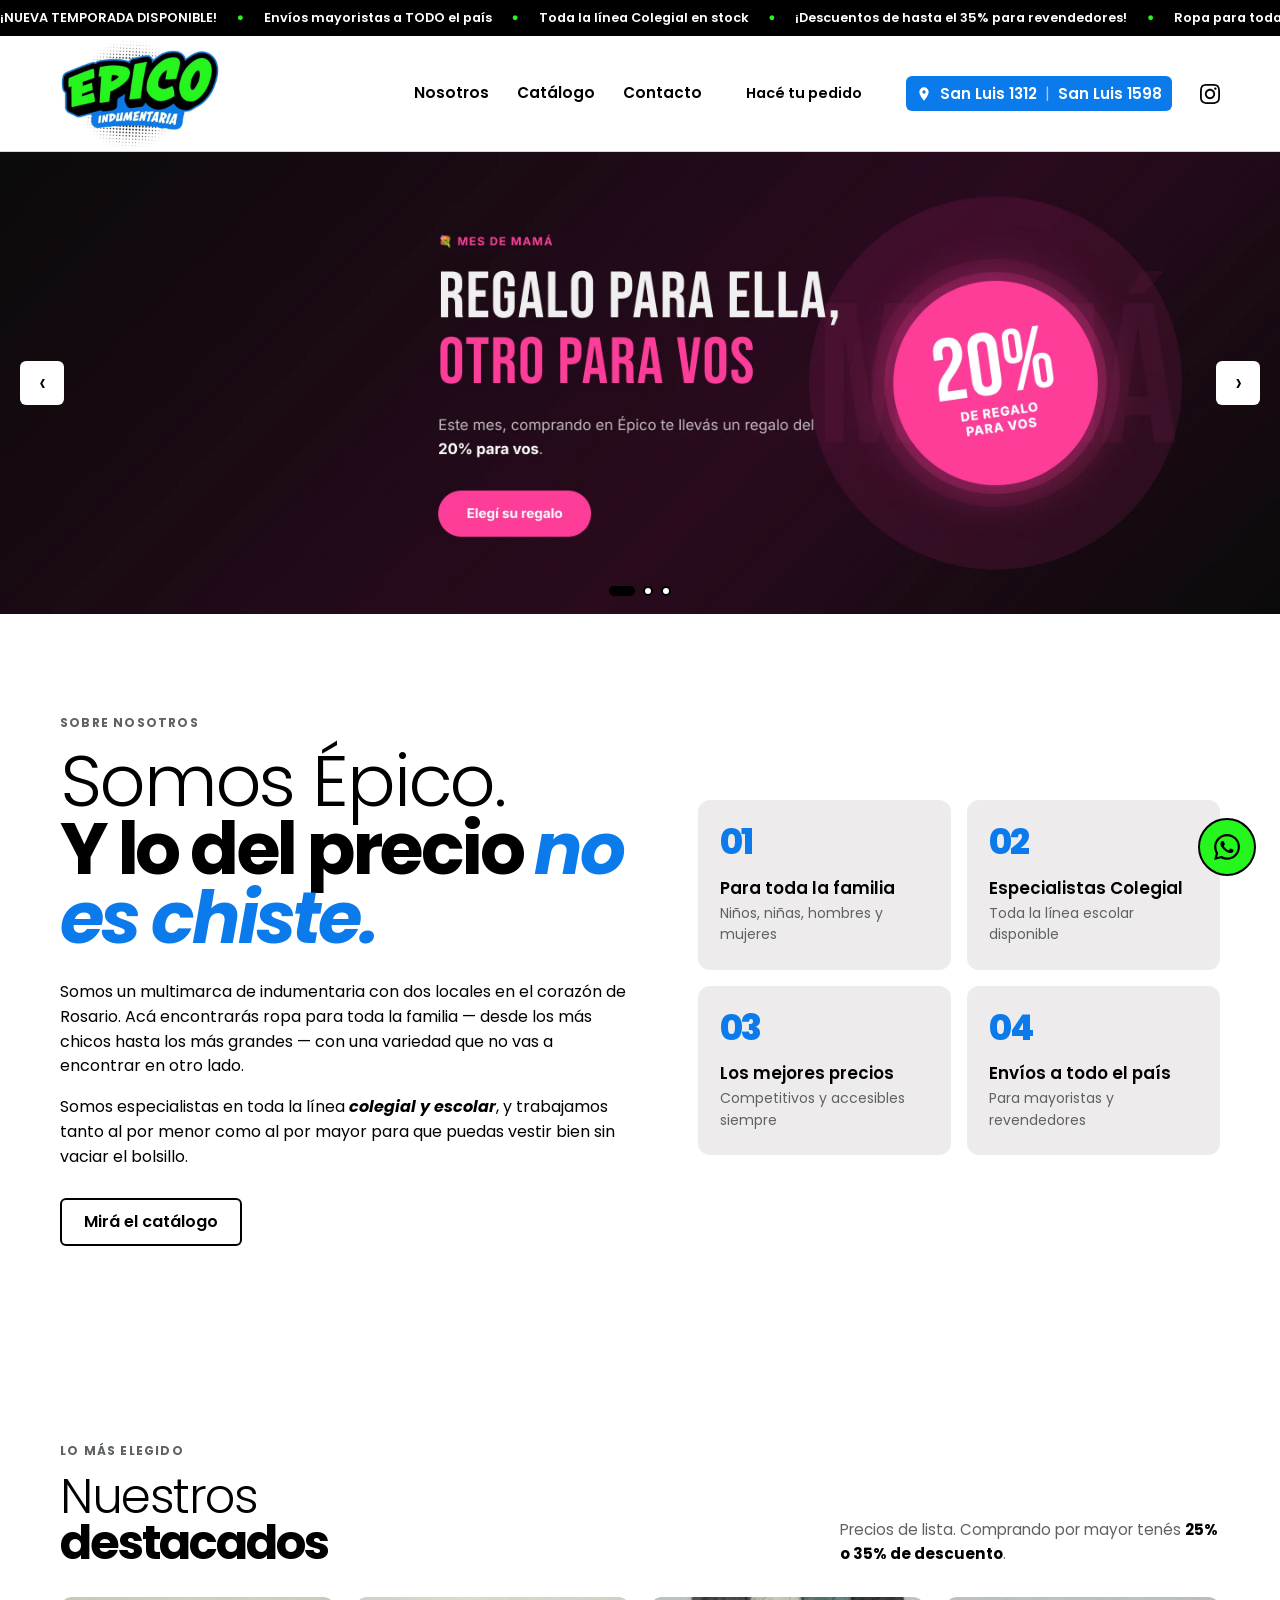
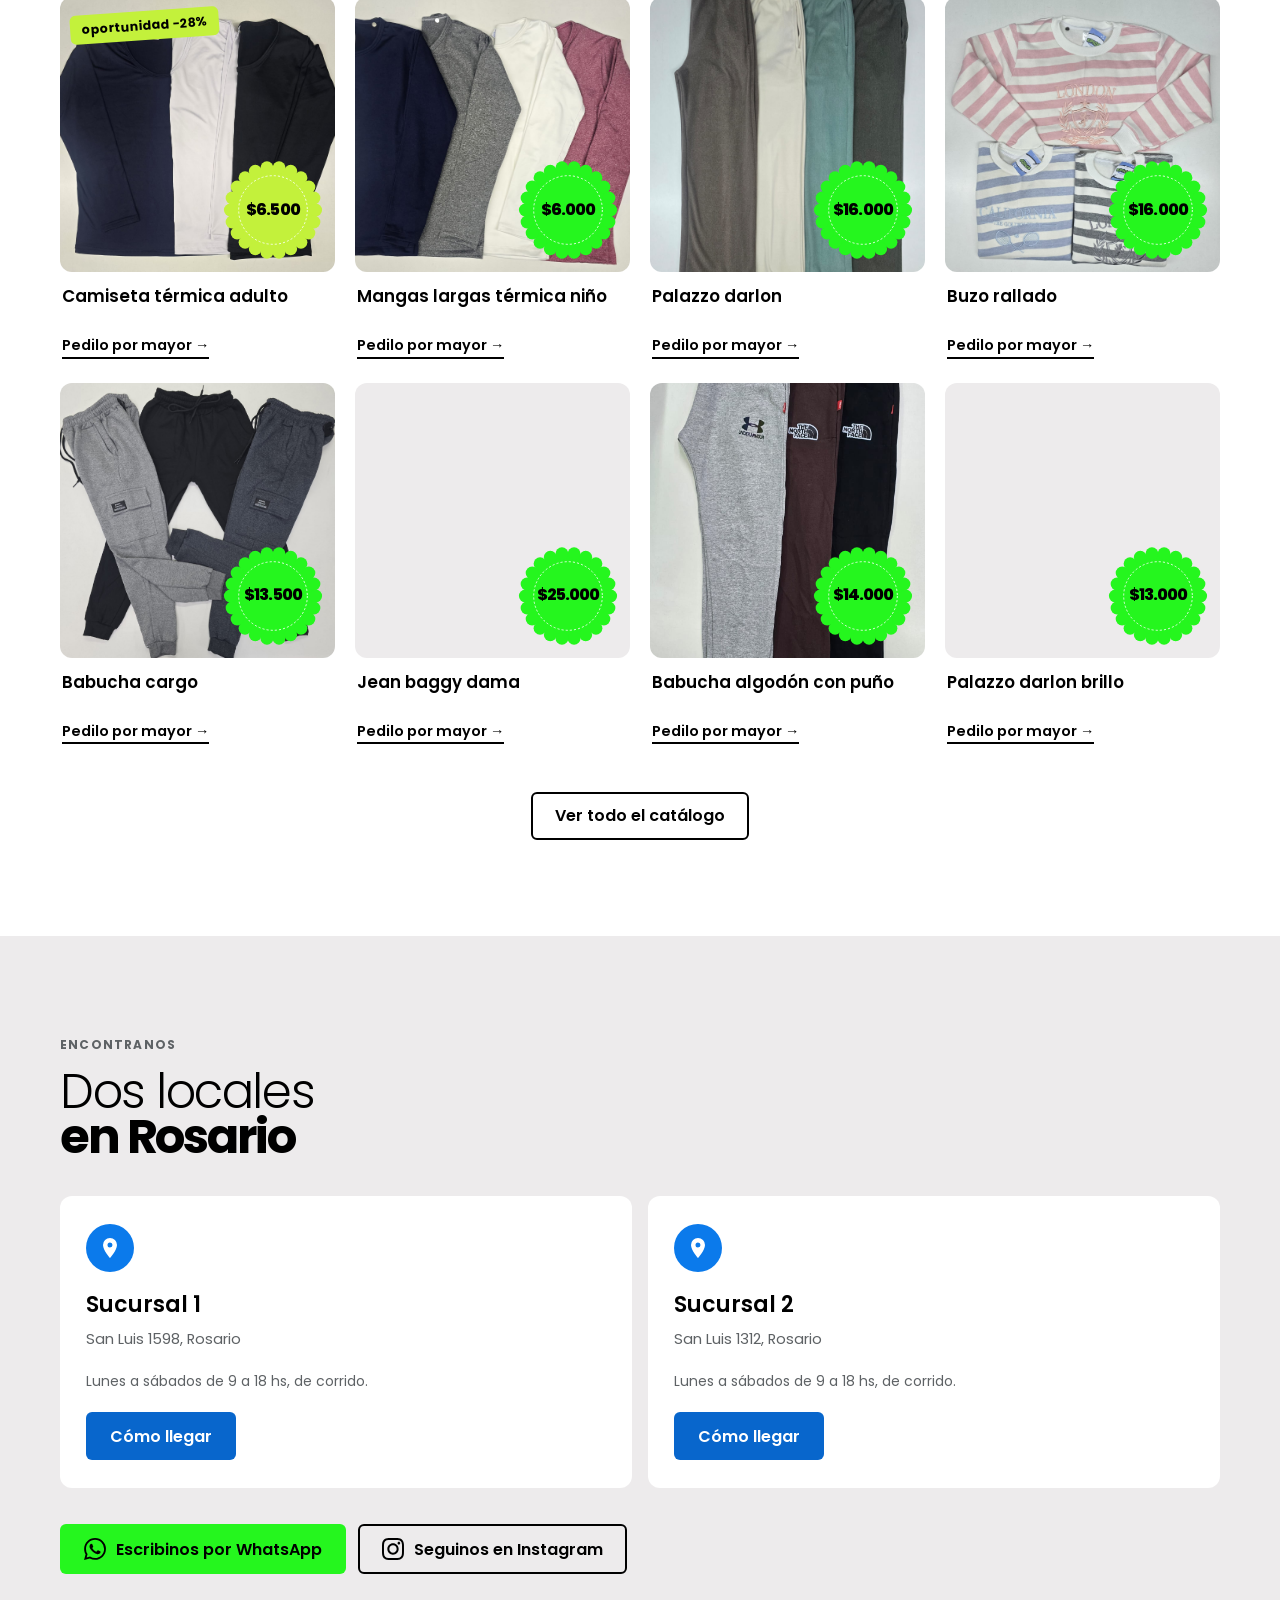
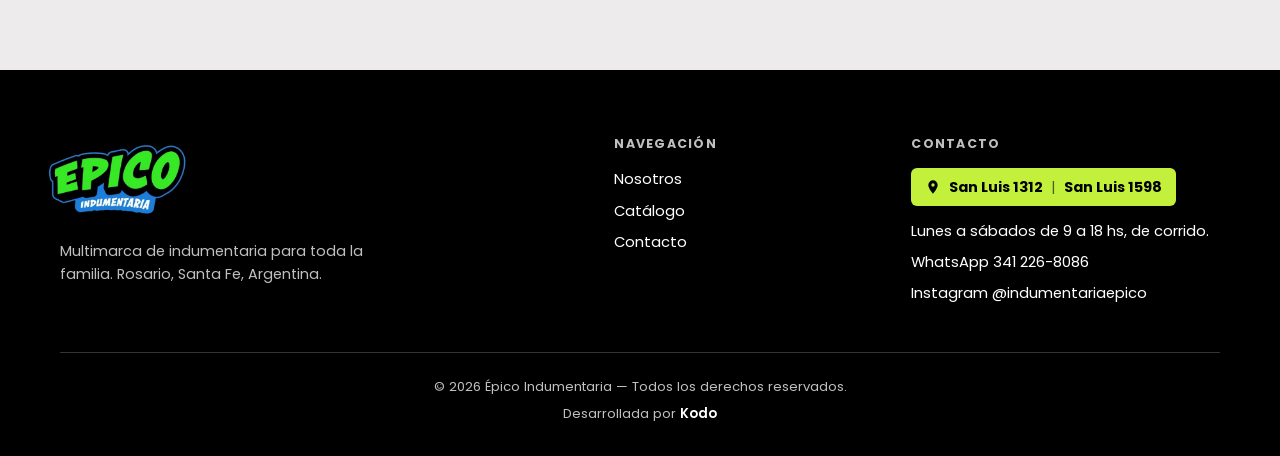
==== commit aa85888e: "Alinear las tarjetas del catálogo Nombre del producto y colores de la curva reservan 2 renglones, el" ====
--- a/docs/index.html
+++ b/docs/index.html
@@ -6,7 +6,7 @@
   <meta name="theme-color" content="#FFFFFF">
   <meta name="description" content="Épico Indumentaria — Multimarca de ropa para toda la familia en Rosario. San Luis 1598 y San Luis 1312. Minorista y Mayorista con envíos a todo el país.">
   <title>Épico Indumentaria | Rosario</title>
-  <link rel="stylesheet" href="css/styles.css?v=202611171800">
+  <link rel="stylesheet" href="css/styles.css?v=202611172000">
   <link rel="preconnect" href="https://fonts.googleapis.com">
   <link rel="preconnect" href="https://fonts.gstatic.com" crossorigin>
   <link href="https://fonts.googleapis.com/css2?family=Poppins:ital,wght@0,300;0,400;0,600;0,700;0,800;1,700;1,800&display=swap" rel="stylesheet">
@@ -222,9 +222,9 @@
     <svg width="26" height="26" viewBox="0 0 24 24" fill="currentColor"><path d="M17.472 14.382c-.297-.149-1.758-.867-2.03-.967-.273-.099-.471-.148-.67.15-.197.297-.767.966-.94 1.164-.173.199-.347.223-.644.075-.297-.15-1.255-.463-2.39-1.475-.883-.788-1.48-1.761-1.653-2.059-.173-.297-.018-.458.13-.606.134-.133.298-.347.446-.52.149-.174.198-.298.298-.497.099-.198.05-.371-.025-.52-.075-.149-.669-1.612-.916-2.207-.242-.579-.487-.5-.669-.51-.173-.008-.371-.01-.57-.01-.198 0-.52.074-.792.372-.272.297-1.04 1.016-1.04 2.479 0 1.462 1.065 2.875 1.213 3.074.149.198 2.096 3.2 5.077 4.487.709.306 1.262.489 1.694.625.712.227 1.36.195 1.871.118.571-.085 1.758-.719 2.006-1.413.248-.694.248-1.289.173-1.413-.074-.124-.272-.198-.57-.347m-5.421 7.403h-.004a9.87 9.87 0 01-5.031-1.378l-.361-.214-3.741.982.998-3.648-.235-.374a9.86 9.86 0 01-1.51-5.26c.001-5.45 4.436-9.884 9.888-9.884 2.64 0 5.122 1.03 6.988 2.898a9.825 9.825 0 012.893 6.994c-.003 5.45-4.437 9.884-9.885 9.884m8.413-18.297A11.815 11.815 0 0012.05 0C5.495 0 .16 5.335.157 11.892c0 2.096.547 4.142 1.588 5.945L.057 24l6.305-1.654a11.882 11.882 0 005.683 1.448h.005c6.554 0 11.89-5.335 11.893-11.893a11.821 11.821 0 00-3.48-8.413z"/></svg>
   </a>
 
-  <script src="js/data.js?v=202611171800"></script>
-  <script src="js/common.js?v=202611171800"></script>
-  <script src="js/home.js?v=202611171800"></script>
-  <script src="js/catalog-loader.js?v=202611171800"></script>
+  <script src="js/data.js?v=202611172000"></script>
+  <script src="js/common.js?v=202611172000"></script>
+  <script src="js/home.js?v=202611172000"></script>
+  <script src="js/catalog-loader.js?v=202611172000"></script>
 </body>
 </html>
--- a/docs/css/styles.css
+++ b/docs/css/styles.css
@@ -602,6 +602,17 @@
 
 .product-sku { font-size: .72rem; color: var(--epico-gris-texto); font-weight: 600; letter-spacing: .06em; }
 .product-name { font-size: 1.05rem; font-weight: 600; line-height: 1.25; margin-top: -6px; }
+/* En la grilla de varias columnas, el nombre siempre ocupa 2 renglones para que
+   los precios de una fila queden a la misma altura */
+@media (min-width: 481px) {
+  .product-name {
+    min-height: calc(2 * 1.25em);
+    display: -webkit-box;
+    -webkit-line-clamp: 2;
+    -webkit-box-orient: vertical;
+    overflow: hidden;
+  }
+}
 
 .product-pricing { display: flex; align-items: baseline; gap: 8px; flex-wrap: wrap; }
 .price-original {
@@ -662,7 +673,7 @@
 
 .product-actions {
   display: flex;
-  align-items: center;
+  align-items: flex-start;
   gap: 8px;
   margin-top: auto;
   padding-top: 4px;
@@ -675,7 +686,7 @@
   overflow: hidden;
 }
 .qty-btn {
-  width: 36px; height: 44px;
+  width: 36px; height: 45px;   /* + 1.5px de borde arriba y abajo = 48px, igual que el botón */
   font-size: 1.1rem;
   transition: background .15s;
 }
@@ -749,6 +760,7 @@
   flex: 1;
 }
 .curva-info-group { display: flex; flex-direction: column; gap: 5px; }
+.variants-curva .product-actions { margin-top: 0; }
 .curva-label-text { font-size: .8rem; color: var(--epico-gris-texto); }
 .curva-label-row { display: flex; align-items: center; gap: 8px; flex-wrap: wrap; }
 .curva-color-chips { display: flex; gap: 5px; flex-wrap: wrap; }
@@ -759,7 +771,19 @@
   display: inline-block;
   flex-shrink: 0;
 }
-.curva-colors-names { font-size: .82rem; font-weight: 600; }
+.curva-colors-names {
+  /* siempre en su propia línea y con lugar para 2 renglones, así todas las
+     tarjetas de una fila arrancan "Curva incluida" a la misma altura */
+  flex-basis: 100%;
+  font-size: .82rem;
+  font-weight: 600;
+  line-height: 1.35;
+  min-height: calc(2 * 1.35em);
+  display: -webkit-box;
+  -webkit-line-clamp: 2;
+  -webkit-box-orient: vertical;
+  overflow: hidden;
+}
 .curva-breakdown-row {
   font-size: .85rem;
   font-weight: 600;
@@ -769,6 +793,7 @@
 }
 .curva-total-text { font-size: .8rem; color: var(--epico-gris-texto); }
 .curva-price-row {
+  margin-top: auto;            /* precio y botones quedan alineados abajo */
   display: flex;
   align-items: center;
   justify-content: space-between;
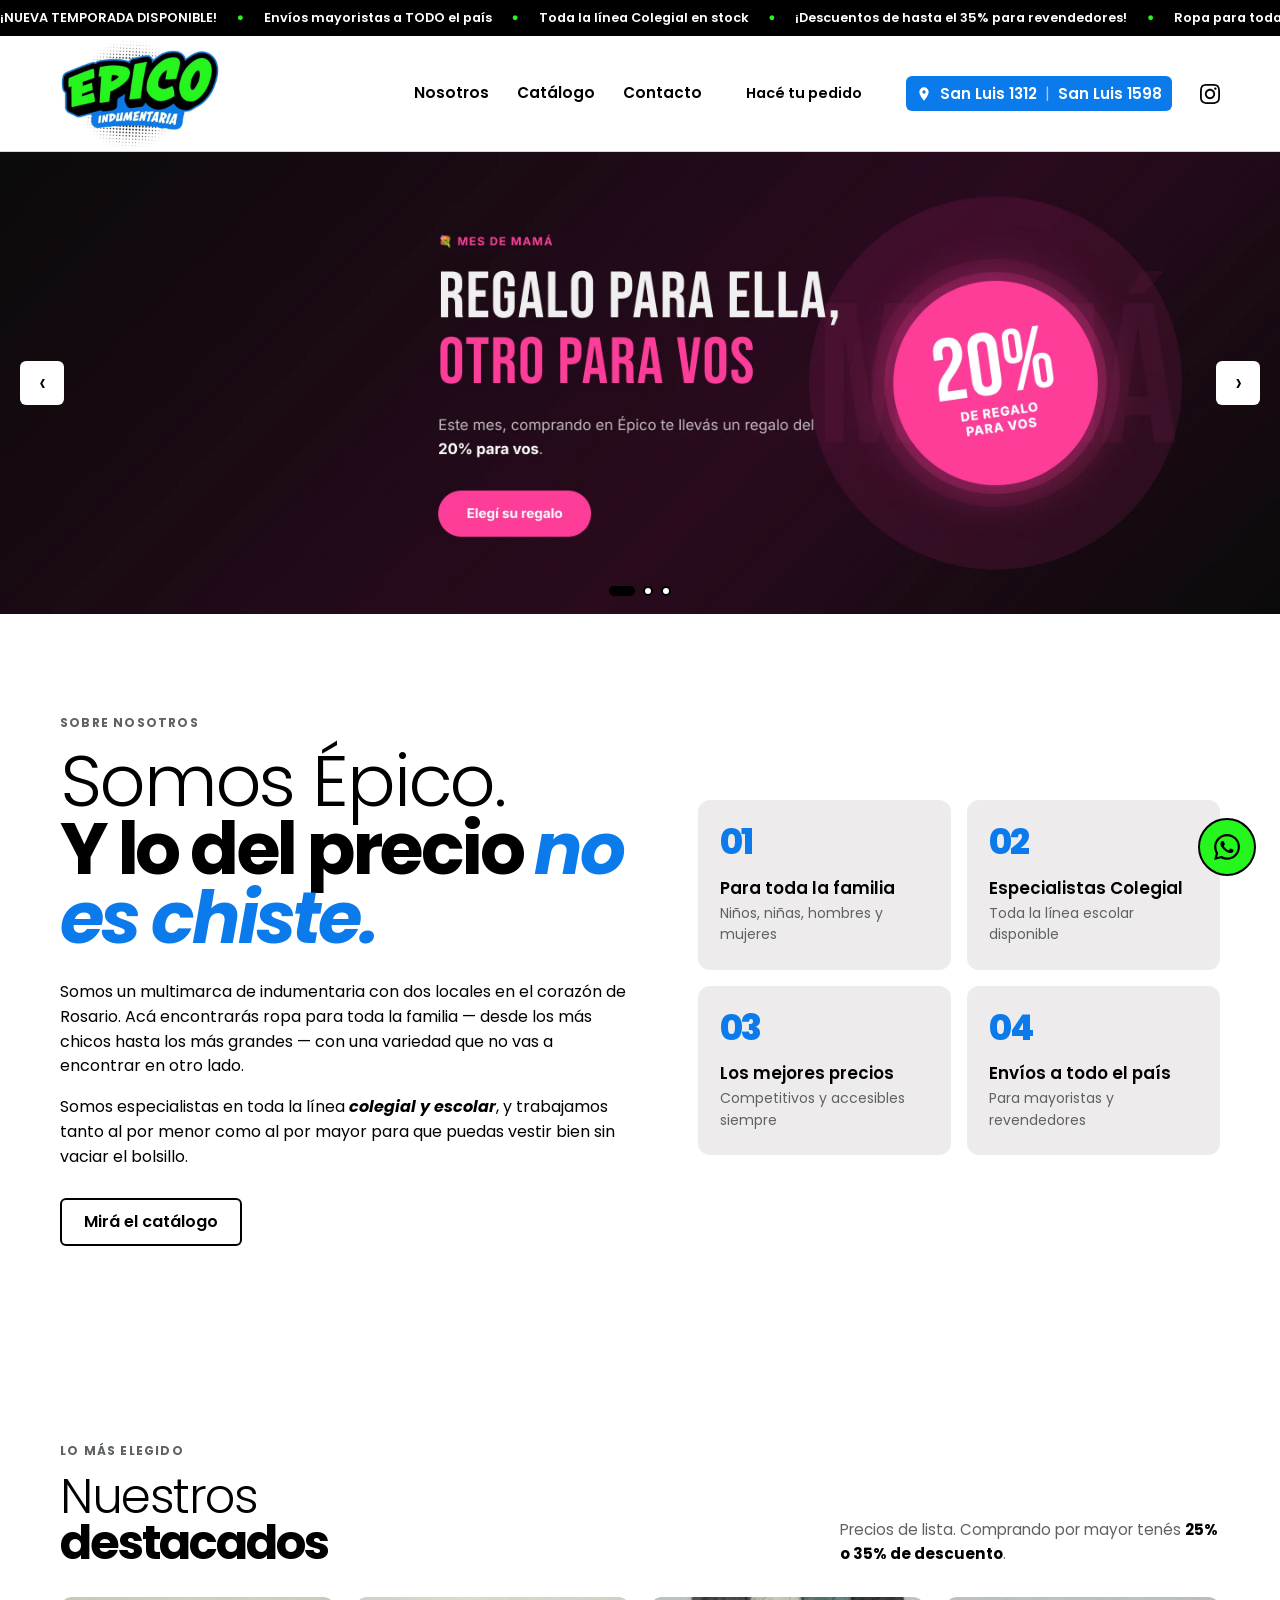
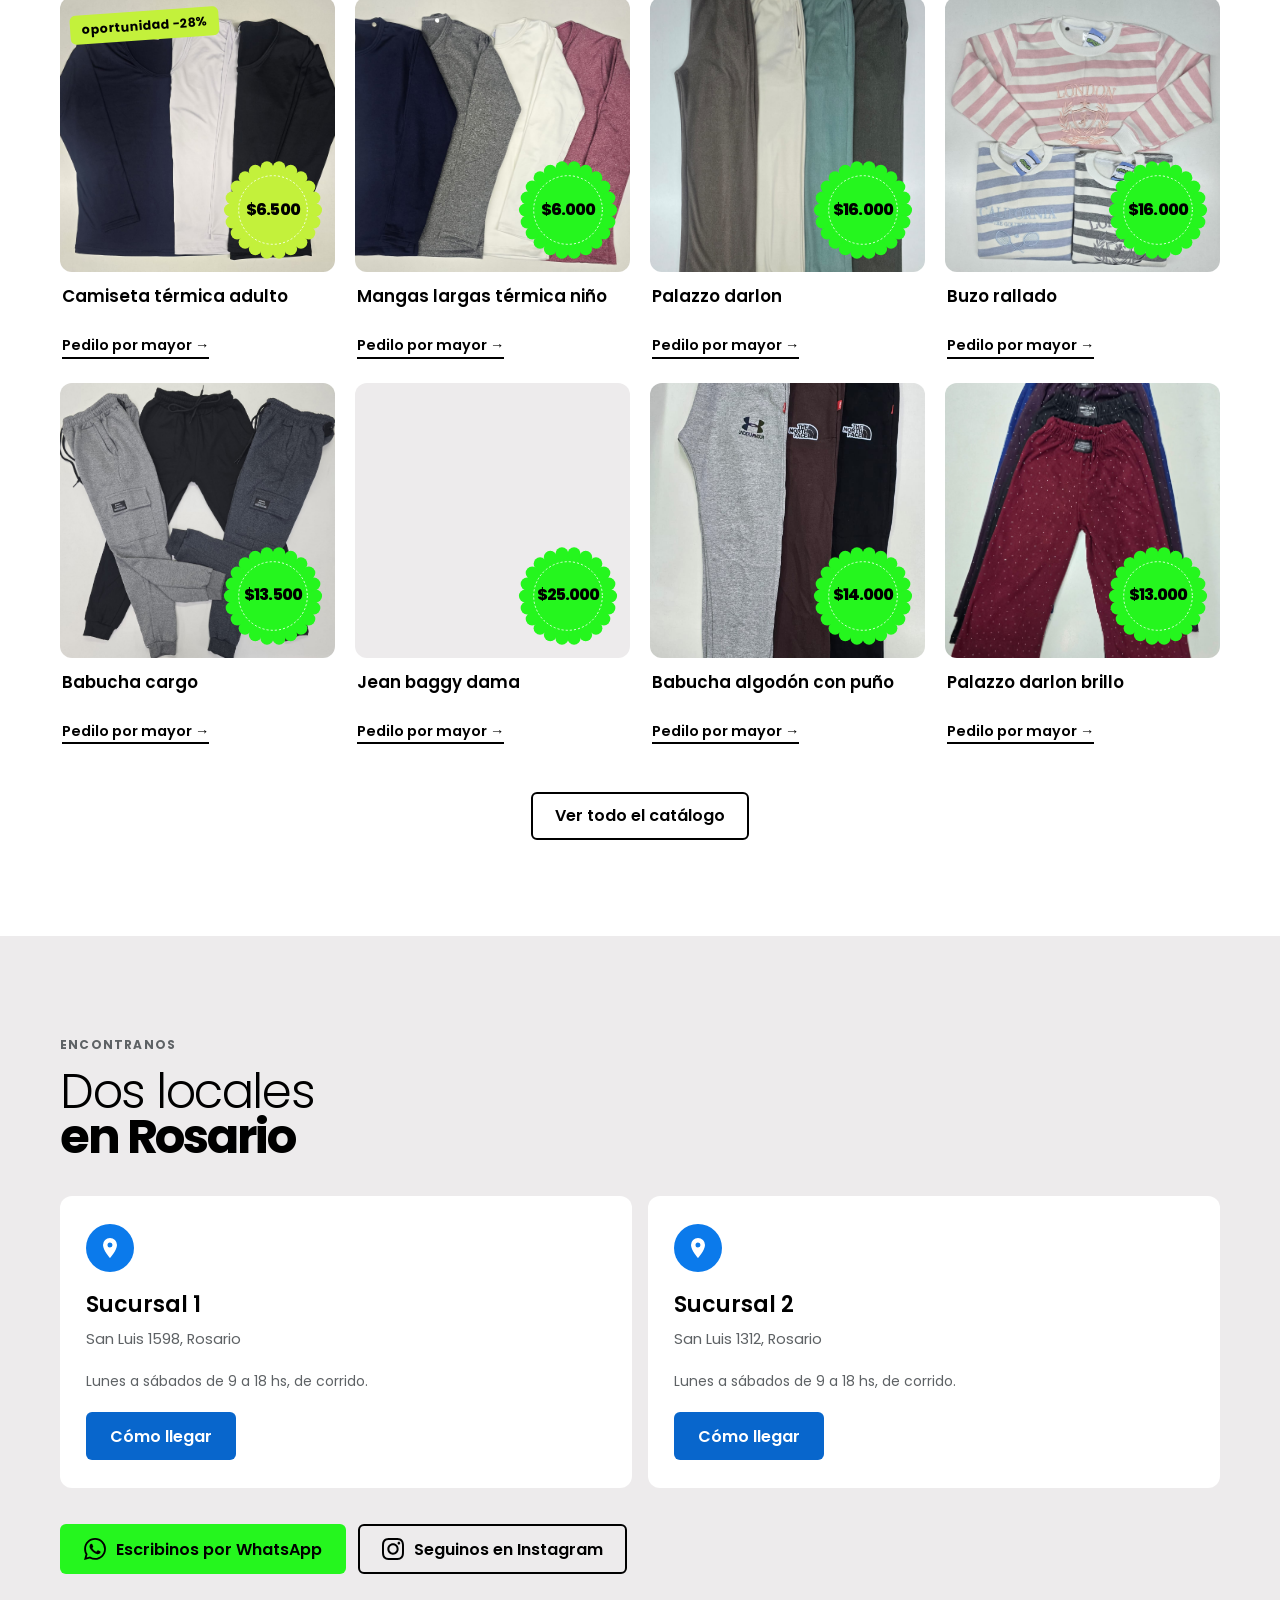
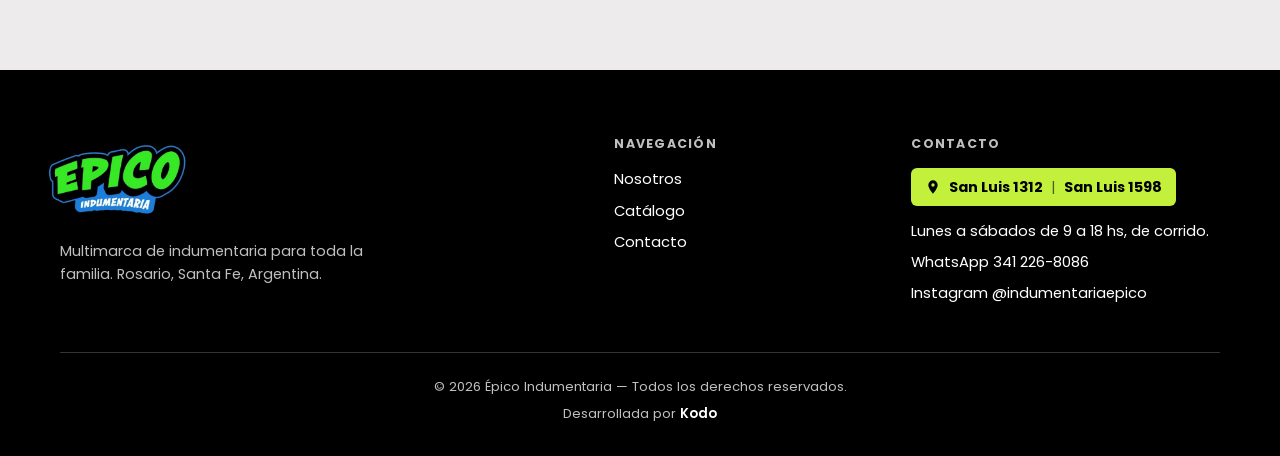
==== commit c25f863a: "Cantidad y botón Agregar con la misma altura exacta (48 px) Co-Authored-By: Claude Opus 5.5 <noreply" ====
--- a/docs/index.html
+++ b/docs/index.html
@@ -6,7 +6,7 @@
   <meta name="theme-color" content="#FFFFFF">
   <meta name="description" content="Épico Indumentaria — Multimarca de ropa para toda la familia en Rosario. San Luis 1598 y San Luis 1312. Minorista y Mayorista con envíos a todo el país.">
   <title>Épico Indumentaria | Rosario</title>
-  <link rel="stylesheet" href="css/styles.css?v=202611172000">
+  <link rel="stylesheet" href="css/styles.css?v=202611172100">
   <link rel="preconnect" href="https://fonts.googleapis.com">
   <link rel="preconnect" href="https://fonts.gstatic.com" crossorigin>
   <link href="https://fonts.googleapis.com/css2?family=Poppins:ital,wght@0,300;0,400;0,600;0,700;0,800;1,700;1,800&display=swap" rel="stylesheet">
@@ -222,9 +222,9 @@
     <svg width="26" height="26" viewBox="0 0 24 24" fill="currentColor"><path d="M17.472 14.382c-.297-.149-1.758-.867-2.03-.967-.273-.099-.471-.148-.67.15-.197.297-.767.966-.94 1.164-.173.199-.347.223-.644.075-.297-.15-1.255-.463-2.39-1.475-.883-.788-1.48-1.761-1.653-2.059-.173-.297-.018-.458.13-.606.134-.133.298-.347.446-.52.149-.174.198-.298.298-.497.099-.198.05-.371-.025-.52-.075-.149-.669-1.612-.916-2.207-.242-.579-.487-.5-.669-.51-.173-.008-.371-.01-.57-.01-.198 0-.52.074-.792.372-.272.297-1.04 1.016-1.04 2.479 0 1.462 1.065 2.875 1.213 3.074.149.198 2.096 3.2 5.077 4.487.709.306 1.262.489 1.694.625.712.227 1.36.195 1.871.118.571-.085 1.758-.719 2.006-1.413.248-.694.248-1.289.173-1.413-.074-.124-.272-.198-.57-.347m-5.421 7.403h-.004a9.87 9.87 0 01-5.031-1.378l-.361-.214-3.741.982.998-3.648-.235-.374a9.86 9.86 0 01-1.51-5.26c.001-5.45 4.436-9.884 9.888-9.884 2.64 0 5.122 1.03 6.988 2.898a9.825 9.825 0 012.893 6.994c-.003 5.45-4.437 9.884-9.885 9.884m8.413-18.297A11.815 11.815 0 0012.05 0C5.495 0 .16 5.335.157 11.892c0 2.096.547 4.142 1.588 5.945L.057 24l6.305-1.654a11.882 11.882 0 005.683 1.448h.005c6.554 0 11.89-5.335 11.893-11.893a11.821 11.821 0 00-3.48-8.413z"/></svg>
   </a>
 
-  <script src="js/data.js?v=202611172000"></script>
-  <script src="js/common.js?v=202611172000"></script>
-  <script src="js/home.js?v=202611172000"></script>
-  <script src="js/catalog-loader.js?v=202611172000"></script>
+  <script src="js/data.js?v=202611172100"></script>
+  <script src="js/common.js?v=202611172100"></script>
+  <script src="js/home.js?v=202611172100"></script>
+  <script src="js/catalog-loader.js?v=202611172100"></script>
 </body>
 </html>
--- a/docs/css/styles.css
+++ b/docs/css/styles.css
@@ -681,12 +681,13 @@
 .qty-control {
   display: flex;
   align-items: center;
-  border: 1.5px solid var(--epico-gris);
+  height: 48px;                /* misma altura exacta que el botón Agregar */
+  border: 2px solid var(--epico-gris);
   border-radius: var(--radius);
   overflow: hidden;
 }
 .qty-btn {
-  width: 36px; height: 45px;   /* + 1.5px de borde arriba y abajo = 48px, igual que el botón */
+  width: 36px; height: 100%;
   font-size: 1.1rem;
   transition: background .15s;
 }
@@ -699,6 +700,7 @@
 }
 .btn-add-cart, .btn-add-curva {
   flex: 1;
+  height: 48px;
   min-height: 48px;
   padding: 12px 16px;
   background: transparent;
